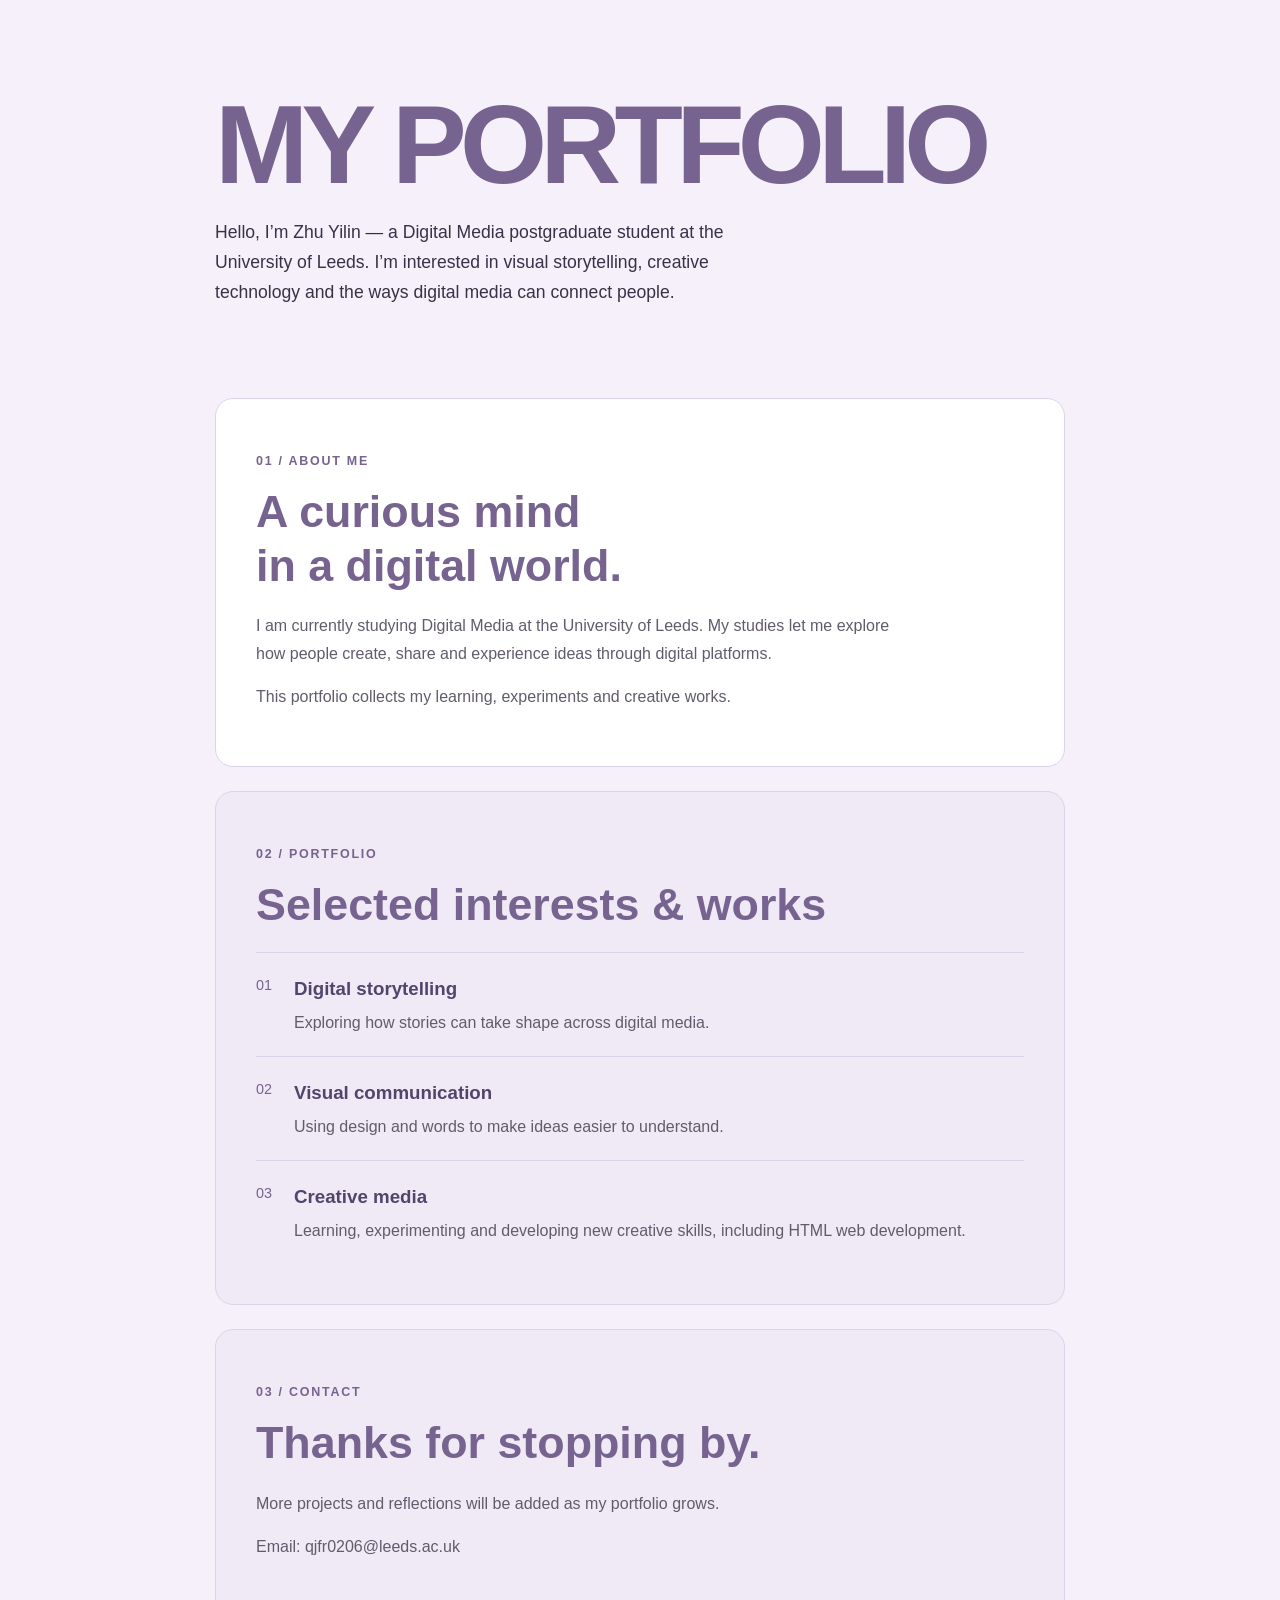
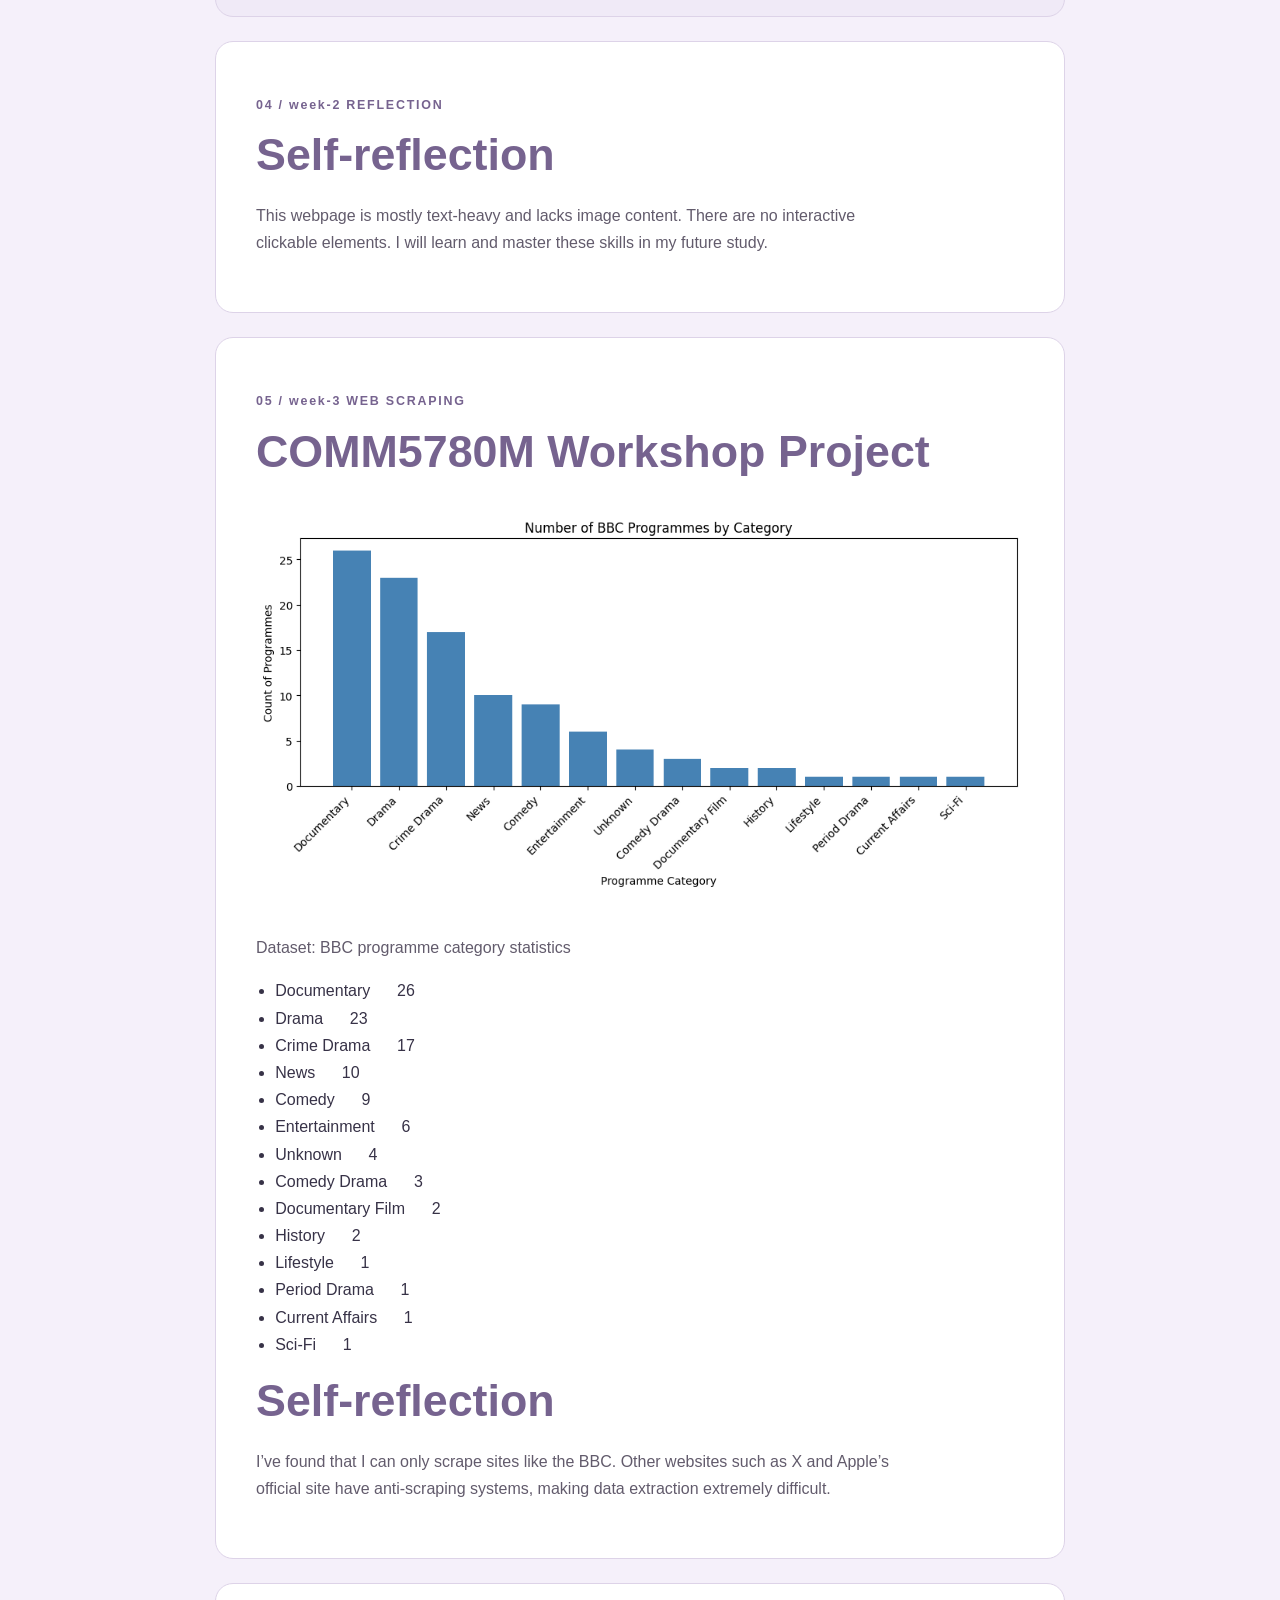
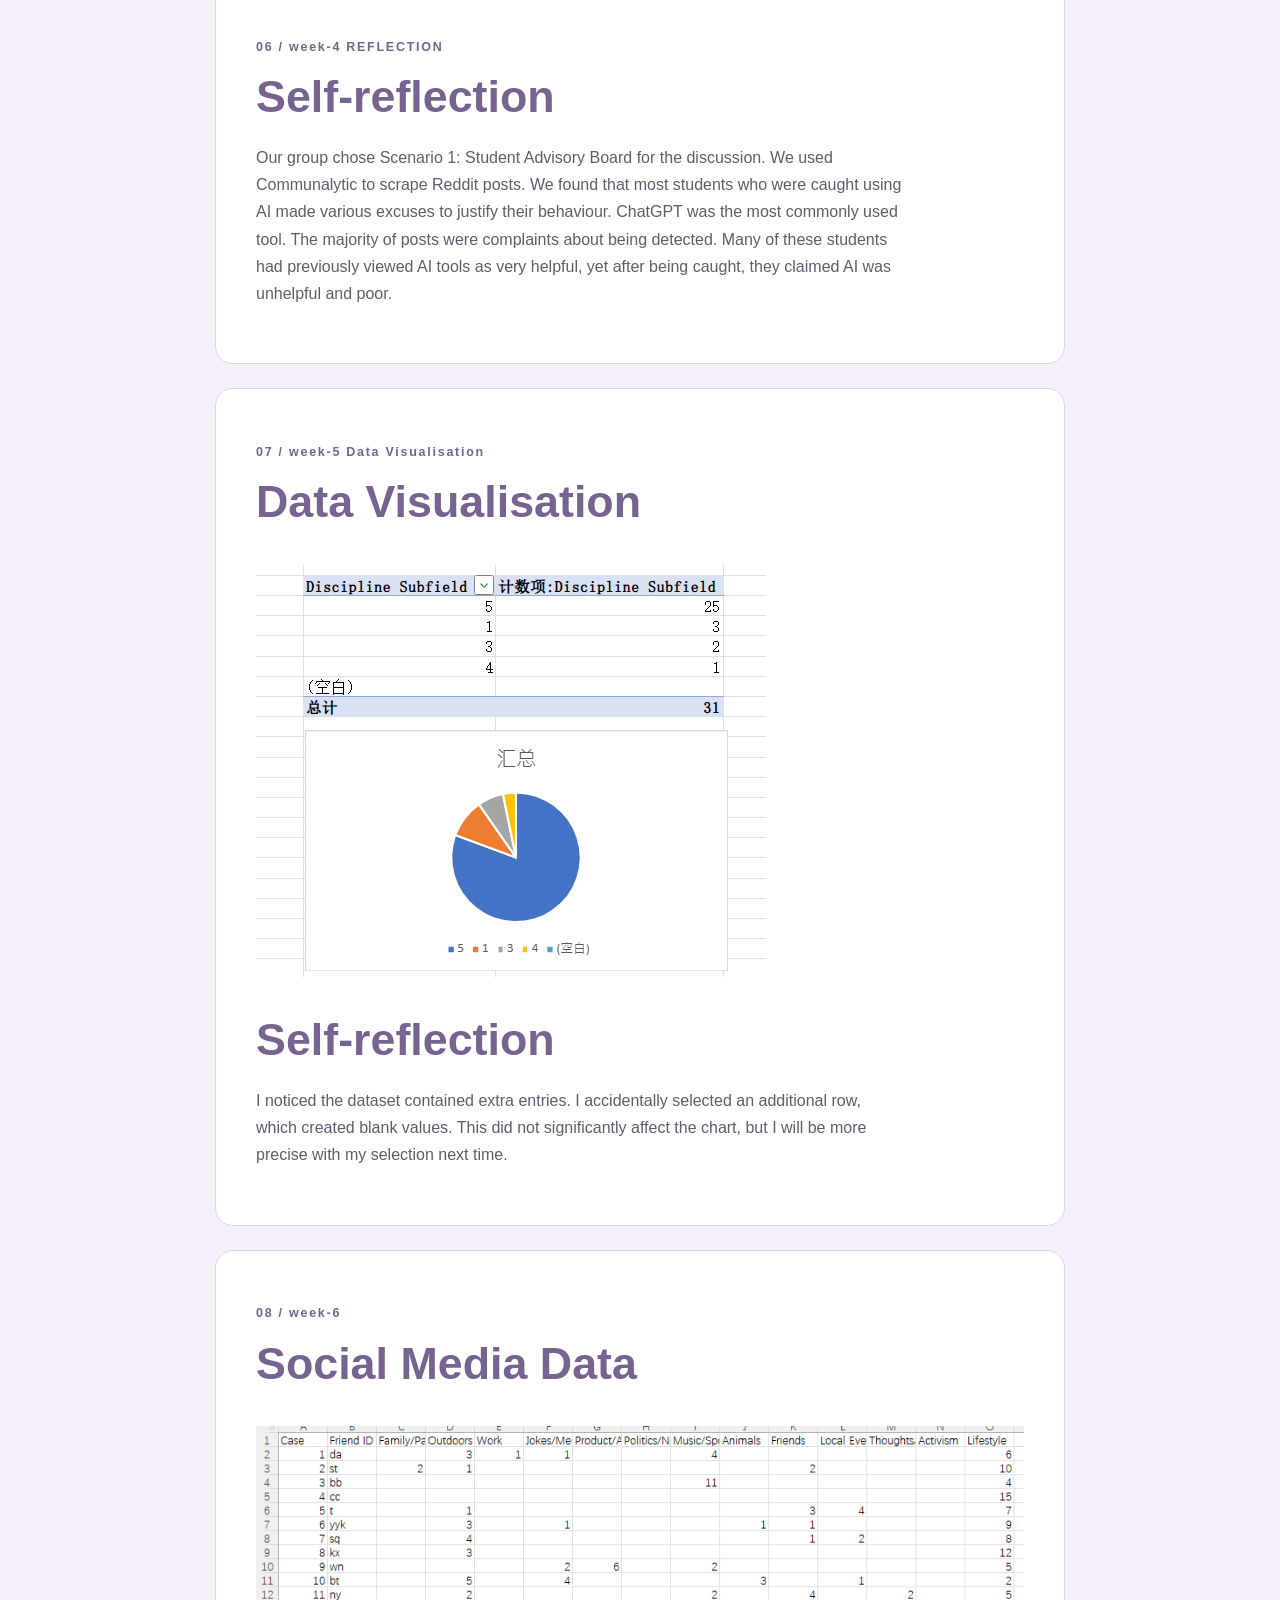
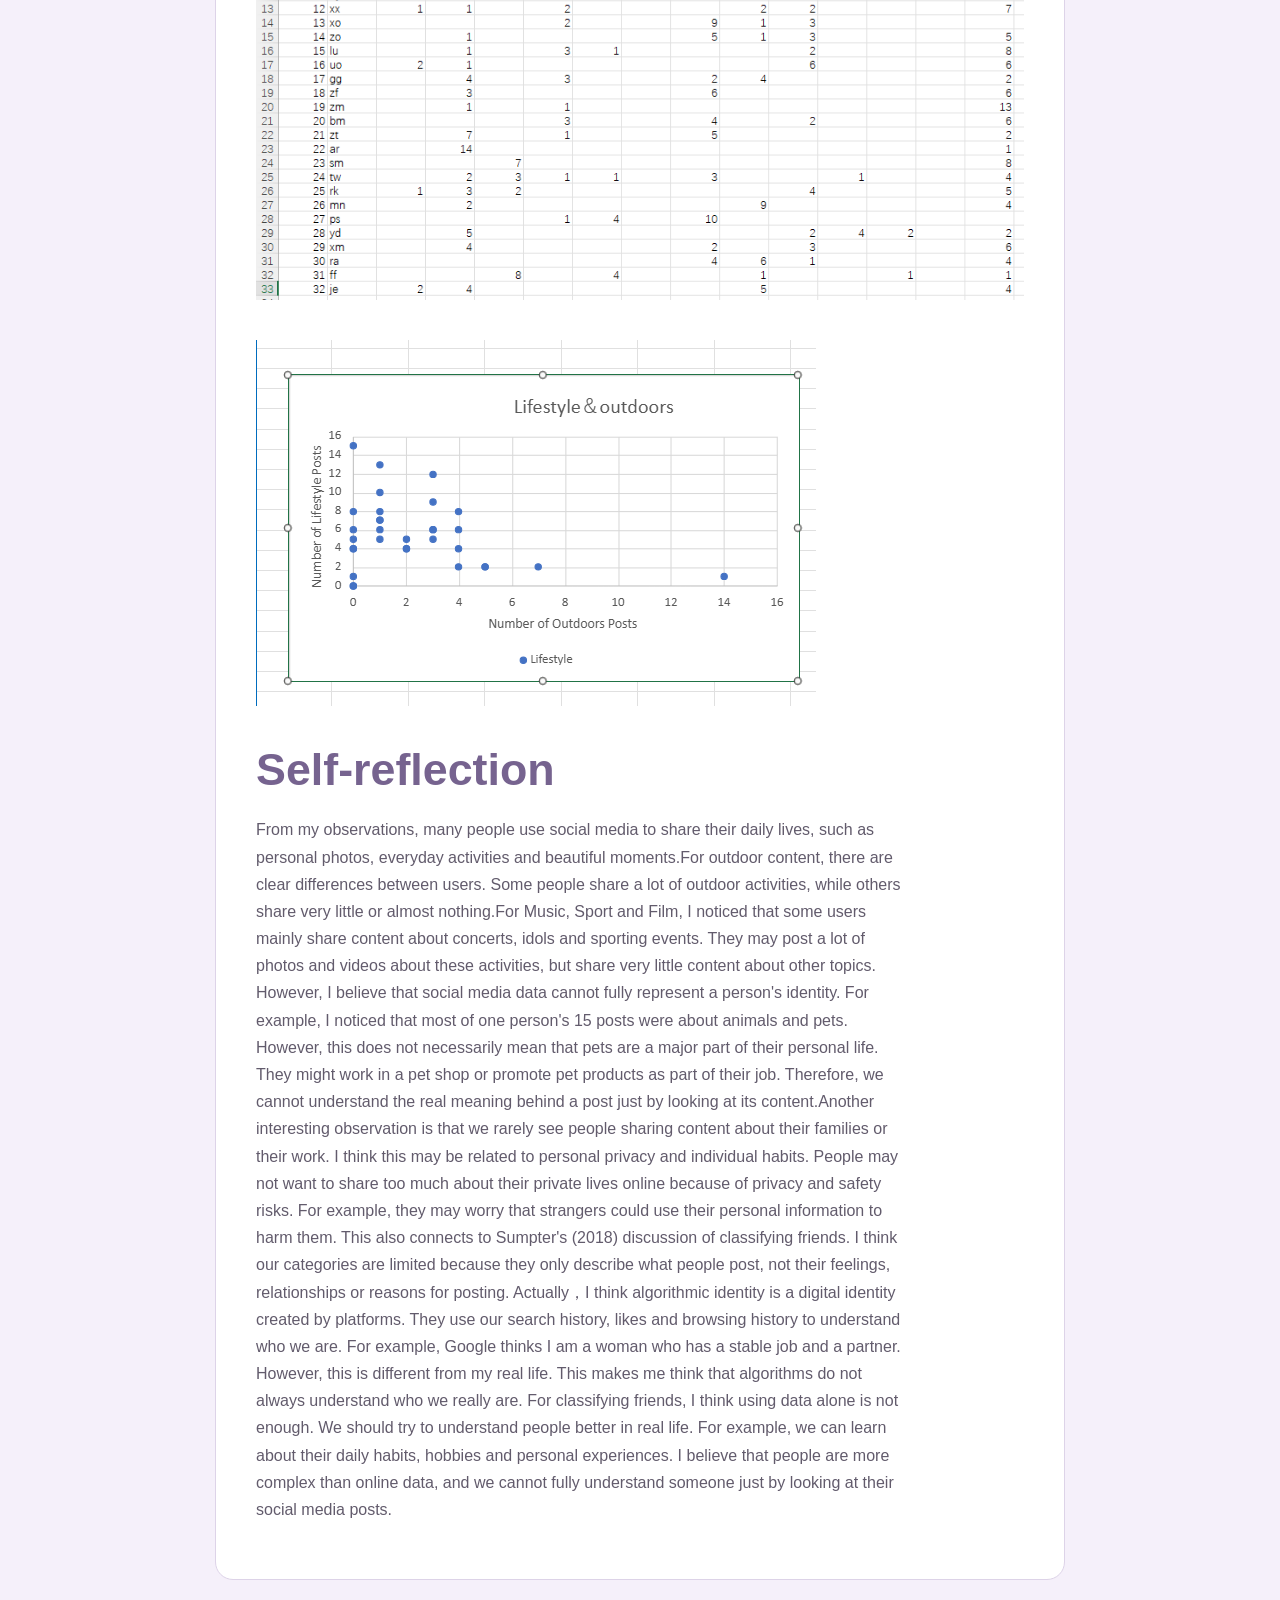
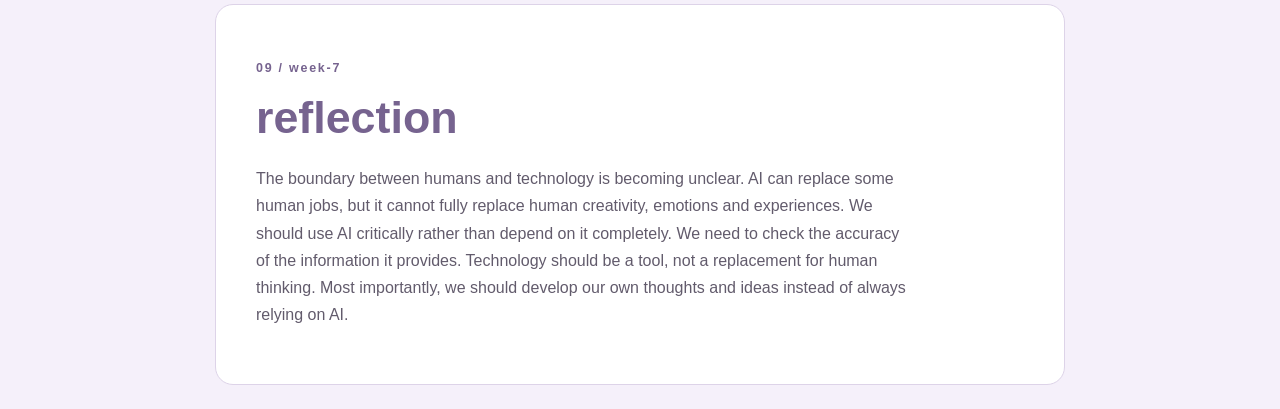
==== index.html @ d5c6496b "Update index.html" ====
<!doctype html>
<html>
<head>
<title> yilinwebsite</title>
<link href="yilin.css" rel="stylesheet" type="text/css" />
</head>
<body>
  <main>
    <section class="intro">
      <h1>MY PORTFOLIO</h1>
      <p class="intro-text">
        Hello, I’m Zhu Yilin — a Digital Media postgraduate student at the University of Leeds.
        I’m interested in visual storytelling, creative technology and the ways
        digital media can connect people.
      </p>
    </section>
    <section class="content-section" id="about">
      <p class="section-label">01 / ABOUT ME</p>
      <h2>A curious mind<br>in a digital world.</h2>
      <p>
        I am currently studying Digital Media at the University of Leeds.
        My studies let me explore how people create, share and experience
        ideas through digital platforms.
      </p>
      <p>
        This portfolio collects my learning, experiments and creative works.
      </p>
    </section>
    <section class="content-section work-section" id="work">
      <p class="section-label">02 / PORTFOLIO</p>
      <h2>Selected interests & works</h2>
      <div class="text-card">
        <span>01</span>
        <div>
          <h3>Digital storytelling</h3>
          <p>Exploring how stories can take shape across digital media.</p>
        </div>
      </div>
      <div class="text-card">
        <span>02</span>
        <div>
          <h3>Visual communication</h3>
          <p>Using design and words to make ideas easier to understand.</p>
        </div>
      </div>
      <div class="text-card">
        <span>03</span>
        <div>
          <h3>Creative media</h3>
          <p>Learning, experimenting and developing new creative skills, including HTML web development.</p>
        </div>
      </div>
    </section>
    <section class="content-section contact-section" id="contact">
      <p class="section-label">03 / CONTACT</p>
      <h2>Thanks for stopping by.</h2>
      <p>More projects and reflections will be added as my portfolio grows.</p>
      <p>Email: qjfr0206@leeds.ac.uk</p>
    </section>
    <section class="content-section">
      <p class="section-label">04 /  week-2 REFLECTION</p>
      <h2>Self-reflection</h2>
      <p>
        This webpage is mostly text-heavy and lacks image content.
        There are no interactive clickable elements.
        I will learn and master these skills in my future study.
      </p>
    </section>
    <section class="content-section" id="scraping">
      <p class="section-label">05 /  week-3 WEB SCRAPING</p>
      <h2>COMM5780M Workshop Project</h2>
      <img src="bbc.png" alt="BBC programme category chart" style="max-width:100%; margin:1rem 0;">
      <p>Dataset: BBC programme category statistics</p>
      <ul style="padding-left:1.2rem;">
        <li>Documentary &nbsp;&nbsp;&nbsp;&nbsp; 26</li>
        <li>Drama &nbsp;&nbsp;&nbsp;&nbsp; 23</li>
        <li>Crime Drama &nbsp;&nbsp;&nbsp;&nbsp; 17</li>
        <li>News &nbsp;&nbsp;&nbsp;&nbsp; 10</li>
        <li>Comedy &nbsp;&nbsp;&nbsp;&nbsp; 9</li>
        <li>Entertainment &nbsp;&nbsp;&nbsp;&nbsp; 6</li>
        <li>Unknown &nbsp;&nbsp;&nbsp;&nbsp; 4</li>
        <li>Comedy Drama &nbsp;&nbsp;&nbsp;&nbsp; 3</li>
        <li>Documentary Film &nbsp;&nbsp;&nbsp;&nbsp; 2</li>
        <li>History &nbsp;&nbsp;&nbsp;&nbsp; 2</li>
        <li>Lifestyle &nbsp;&nbsp;&nbsp;&nbsp; 1</li>
        <li>Period Drama &nbsp;&nbsp;&nbsp;&nbsp; 1</li>
        <li>Current Affairs &nbsp;&nbsp;&nbsp;&nbsp; 1</li>
        <li>Sci-Fi &nbsp;&nbsp;&nbsp;&nbsp; 1</li>
      </ul>
      <h2>Self-reflection</h2>
      <p>
      I’ve found that I can only scrape sites like the BBC. Other websites such as X and Apple’s official site have anti-scraping systems, making data extraction extremely difficult.
       </p>  
    </section>
      <section class="content-section">
      <p class="section-label">06 / week-4 REFLECTION</p>
      <h2>Self-reflection</h2>
      <p>
        Our group chose Scenario 1: Student Advisory Board for the discussion. We used Communalytic to scrape Reddit posts. We found that most students who were caught using AI made various excuses to justify their behaviour. ChatGPT was the most commonly used tool. The majority of posts were complaints about being detected. Many of these students had previously viewed AI tools as very helpful, yet after being caught, they claimed AI was unhelpful and poor.
      </p> 
    </section>
           <section class="content-section" id="week5">
      <p class="section-label">07 / week-5 Data Visualisation</p>
      <h2>Data Visualisation</h2>
 <img src="exe.png" alt="BBC programme category chart" style="max-width:100%; margin:1rem 0;">
        <h2>Self-reflection</h2>
      <p>
        I noticed the dataset contained extra entries. I accidentally selected
        an additional row, which created blank values. This did not significantly
        affect the chart, but I will be more precise with my selection next time.
      </p>      
    </section>
 <section class="content-section" id="week6">
      <p class="section-label">08 / week-6 </p>
      <h2>Social Media Data</h2>
 <img src="bg.png" alt="BBC programme category chart" style="max-width:100%; margin:1rem 0;">
  <img src="2w.png" alt="BBC programme category chart" style="max-width:100%; margin:1rem 0;">  
        <h2>Self-reflection</h2>
      <p>
      From my observations, many people use social media to share their daily lives, such as personal photos, everyday activities and beautiful moments.​
For outdoor content, there are clear differences between users. Some people share a lot of outdoor activities, while others share very little or almost nothing.​
For Music, Sport and Film, I noticed that some users mainly share content about concerts, idols and sporting events. They may post a lot of photos and videos about these activities, but share very little content about other topics.​ 
However, I believe that social media data cannot fully represent a person's identity.​ For example, I noticed that most of one person's 15 posts were about animals and pets. However, this does not necessarily mean that pets are a major part of their personal life. They might work in a pet shop or promote pet products as part of their job. Therefore, we cannot understand the real meaning behind a post just by looking at its content.​
Another interesting observation is that we rarely see people sharing content about their families or their work. I think this may be related to personal privacy and individual habits. People may not want to share too much about their private lives online because of privacy and safety risks. For example, they may worry that strangers could use their personal information to harm them.
        This also connects to Sumpter's (2018) discussion of classifying friends. I think our categories are limited because they only describe what people post, not their feelings, relationships or reasons for posting.
        Actually，I think algorithmic identity is a digital identity created by platforms. They use our search history, likes and browsing history to understand who we are.

For example, Google thinks I am a woman who has a stable job and a partner. However, this is different from my real life. This makes me think that algorithms do not always understand who we really are.

For classifying friends, I think using data alone is not enough. We should try to understand people better in real life. For example, we can learn about their daily habits, hobbies and personal experiences. I believe that people are more complex than online data, and we cannot fully understand someone just by looking at their social media posts.
      </p>      
    </section>

     <section class="content-section">
      <p class="section-label">09 / week-7 </p>
      <h2> reflection </h2>
      <p>
       The boundary between humans and technology is becoming unclear. AI can replace some human jobs, but it cannot fully replace human creativity, emotions and experiences. We should use AI critically rather than depend on it completely. We need to check the accuracy of the information it provides. Technology should be a tool, not a replacement for human thinking. Most importantly, we should develop our own thoughts and ideas instead of always relying on AI.
       </p>  
     </section>
  </main>
</body>
</html>
             
  </main>
</body>
</html>
---- yilin.css ----
* {
  box-sizing: border-box;
}
html {
  scroll-behavior: smooth;
}
body {
  margin: 0;
  color: #373247;
  background: #f5f0fa;
  font-family: Arial, Helvetica, sans-serif;
  line-height: 1.7;
}
main {
  width: min(850px, 84%);
  margin: 0 auto;
}
/* 首页大标题区域 */
.intro {
  padding: 72px 0;
}
h1 {
  margin: 20px 0;
  color: #76638f;
  font-size: clamp(3.5rem, 10vw, 7rem);
  line-height: 0.95;
  letter-spacing: -0.06em;
}
/* 让 MY 和 PORTFOLIO 使用相同颜色 */
h1 span {
  color: inherit;
}
.intro-text {
  max-width: 560px;
  font-size: 1.1rem;
}
/* 各内容区域采用相同的间距和内边距 */
.content-section {
  margin: 0 0 24px;
  padding: 40px;
  background: #fff;
  border: 1px solid #ddd3e8;
  border-radius: 18px;
}
.section-label {
  color: #76638f;
  font-size: 0.78rem;
  letter-spacing: 0.14em;
  font-weight: bold;
}
.content-section h2 {
  margin: 12px 0 20px;
  color: #76638f;
  font-size: clamp(1.8rem, 5vw, 2.8rem);
  line-height: 1.2;
}
.content-section > p:not(.section-label) {
  max-width: 650px;
  color: #625b6c;
}
.work-section {
  background: #f0eaf7;
}
.text-card {
  display: flex;
  gap: 22px;
  padding: 20px 0;
  border-top: 1px solid #ddd3e8;
}
.text-card span {
  color: #76638f;
  font-size: 0.9rem;
}
.text-card h3 {
  margin: 0 0 4px;
  color: #51456b;
}
.text-card p {
  margin: 0;
  color: #625b6c;
}
.contact-section {
  background: #f0eaf7;
}
/* 新增 REFLECTION 板块样式，和整体风格统一，白色底色，和about保持一致 */
.content-section:last-of-type {
  background: #ffffff;
}

 (max-width: 600px) {
  main {
    width: 88%;
  }
  .intro {
    padding: 56px 0;
  }
  .content-section {
    padding: 28px 24px;
  }
}
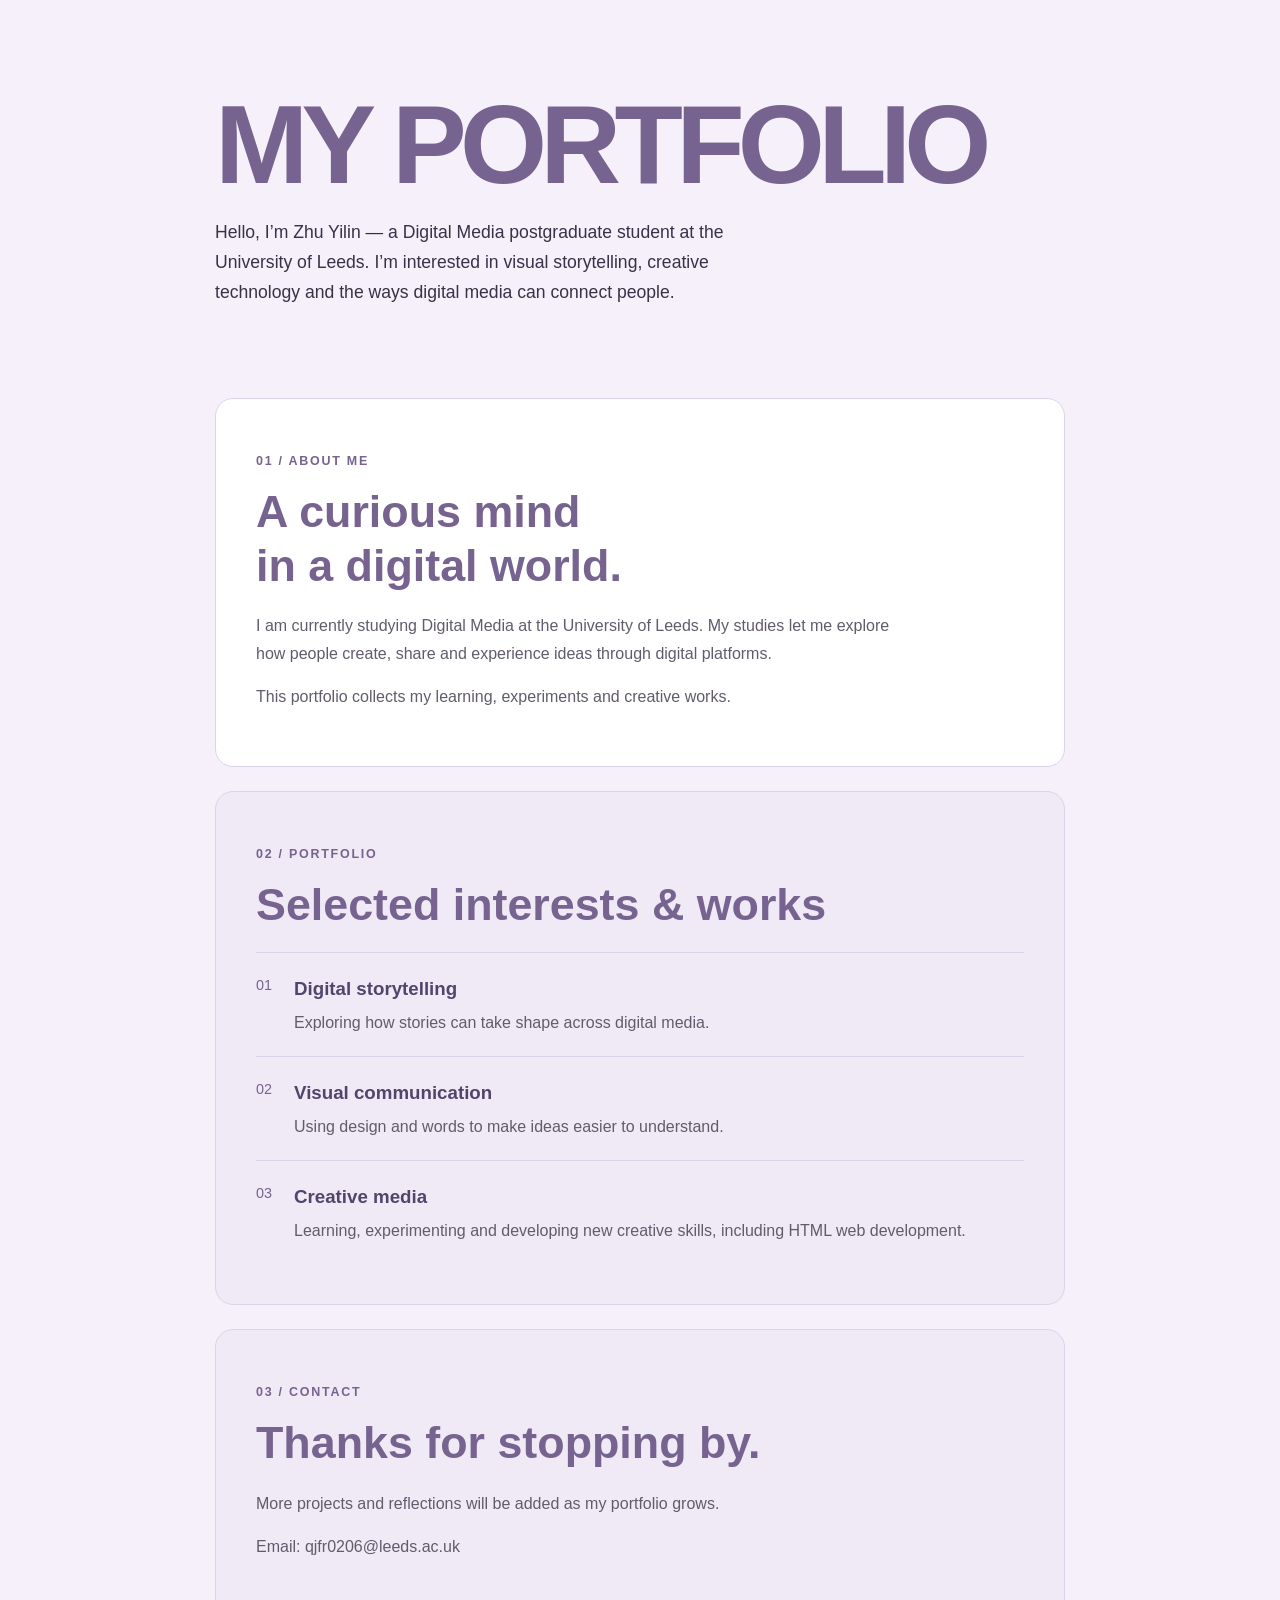
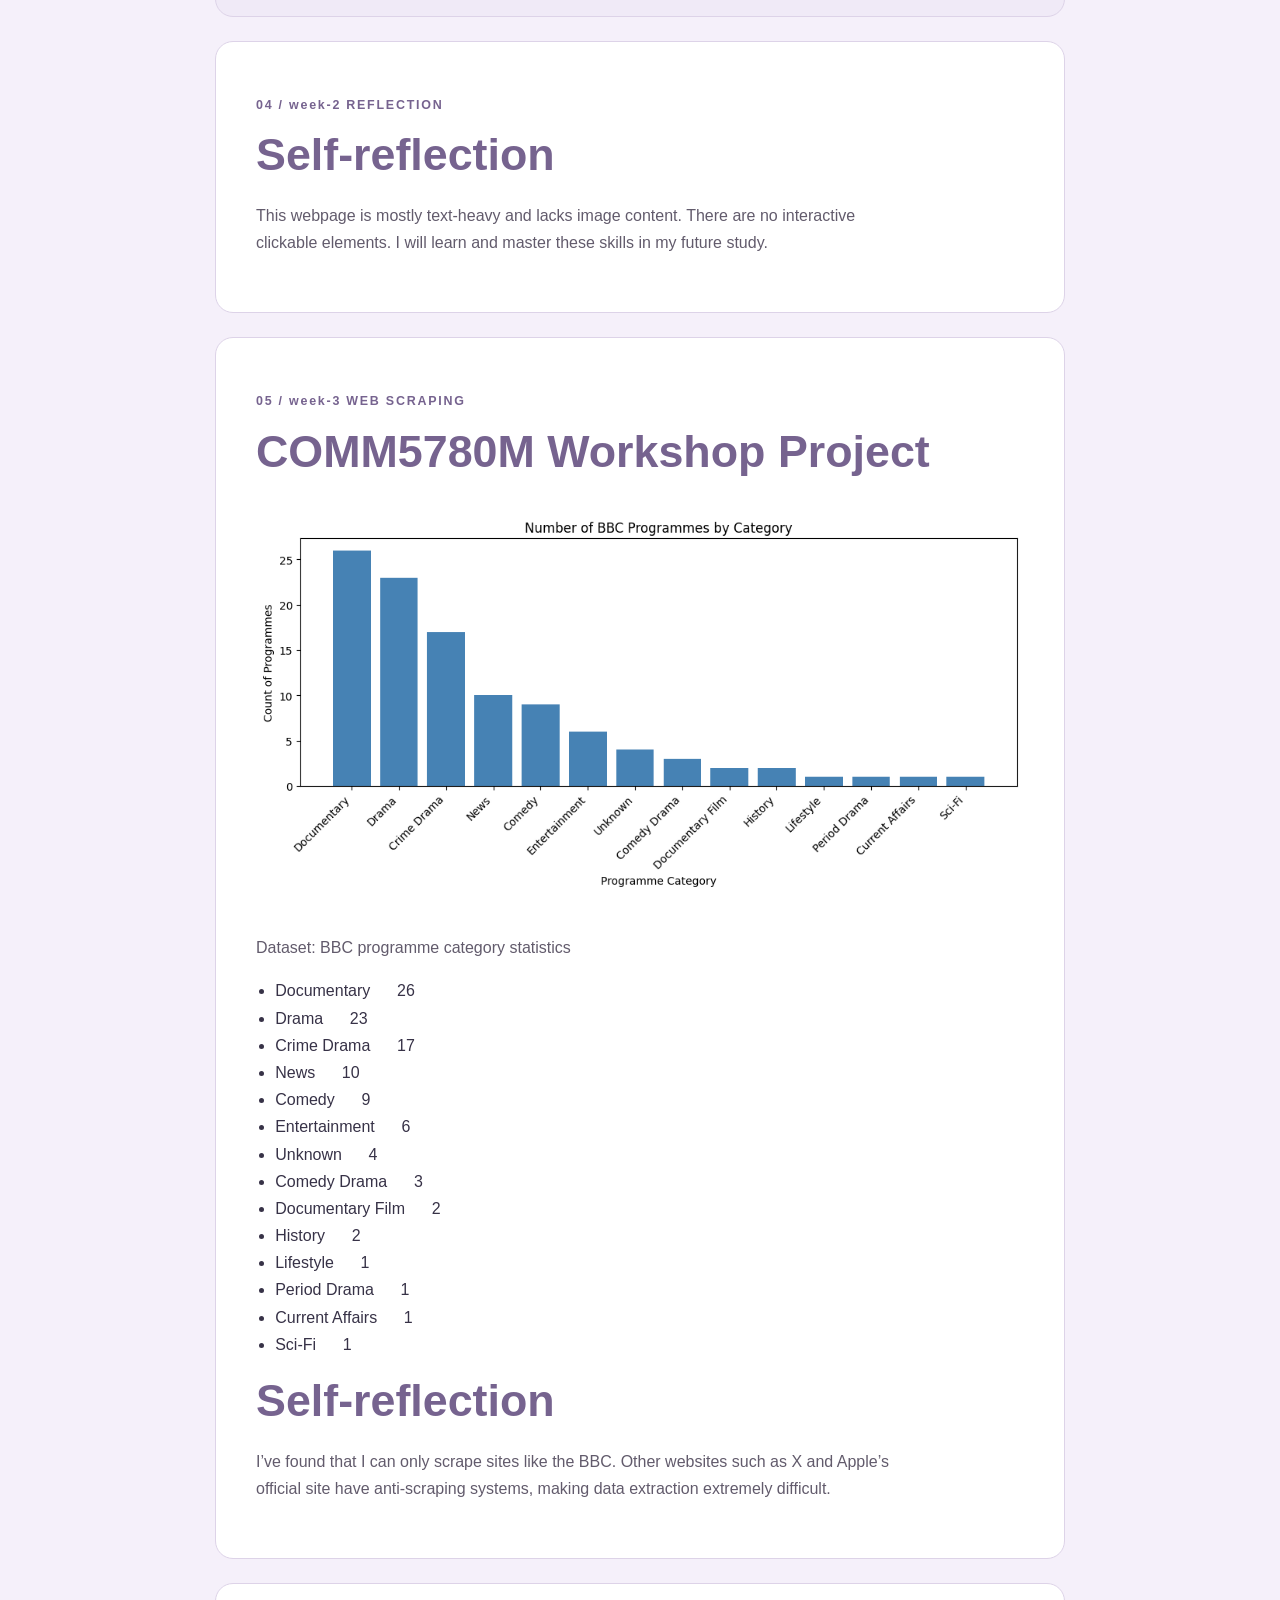
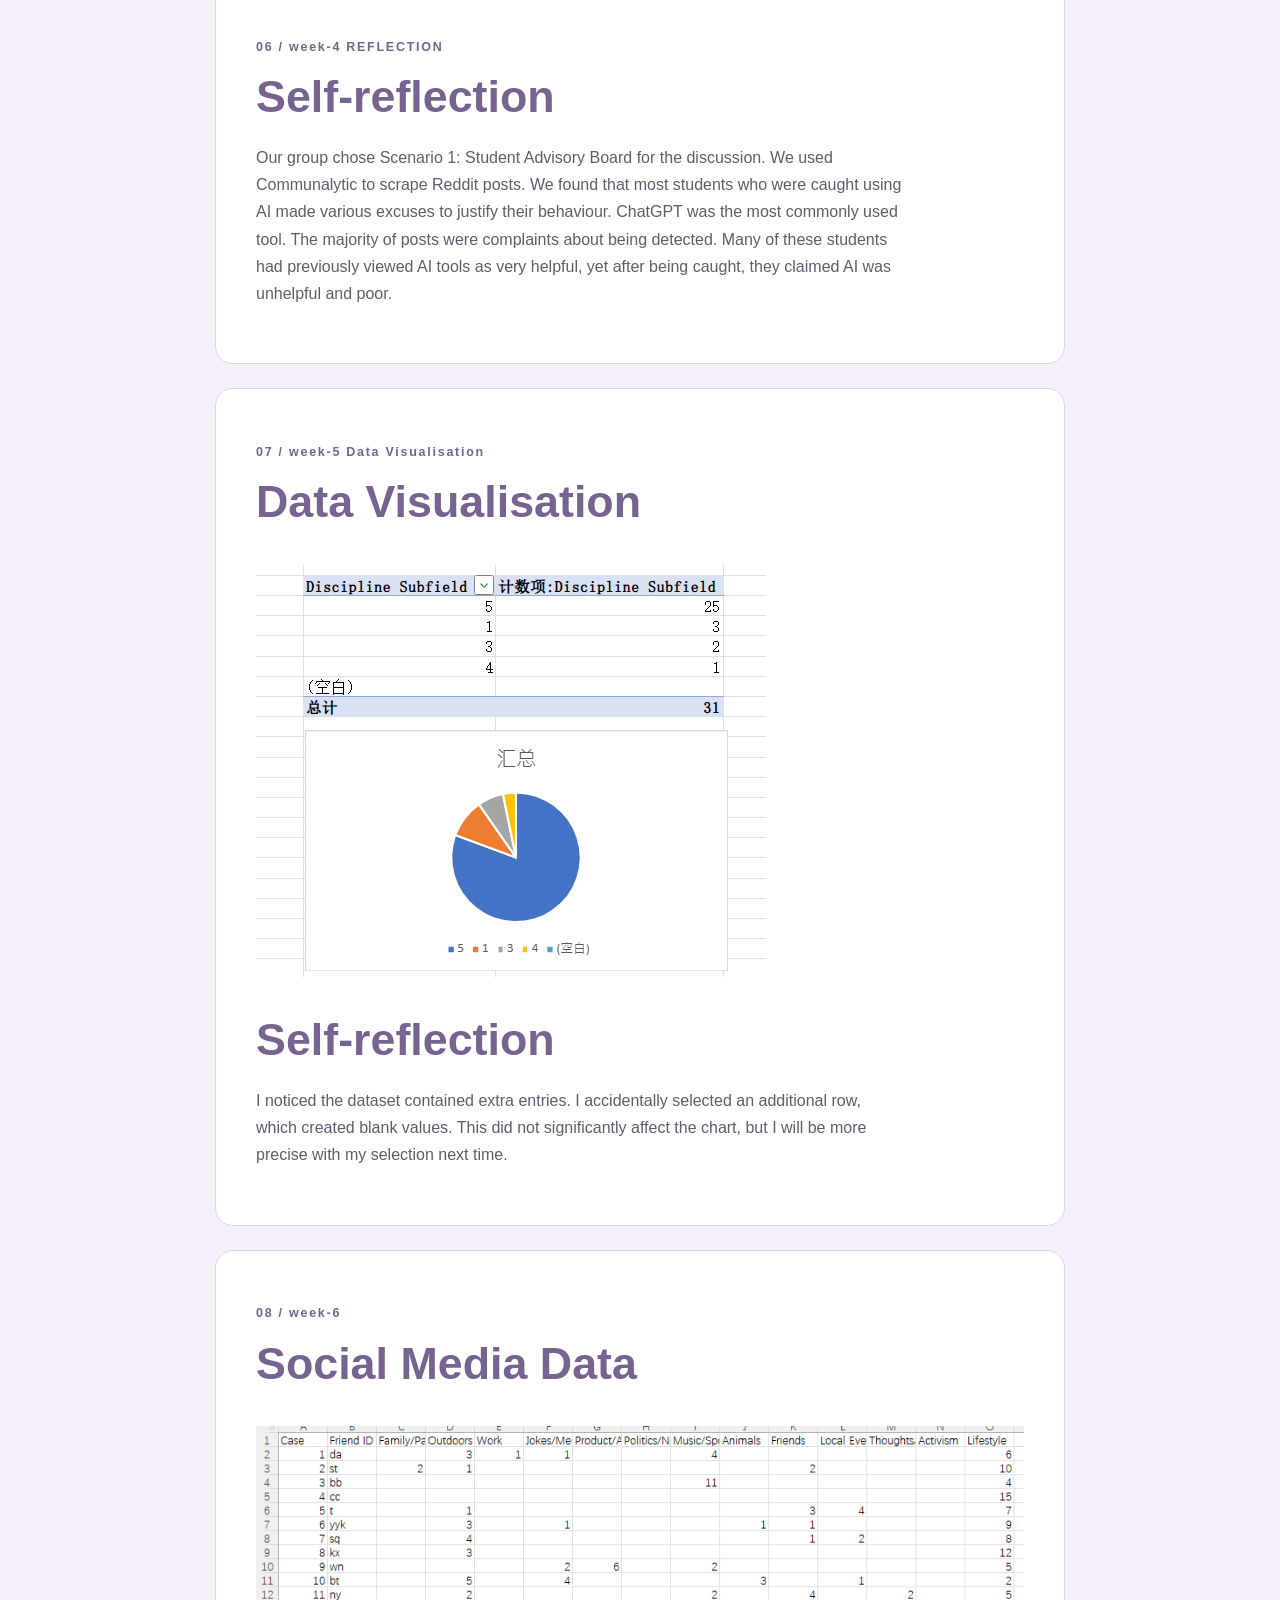
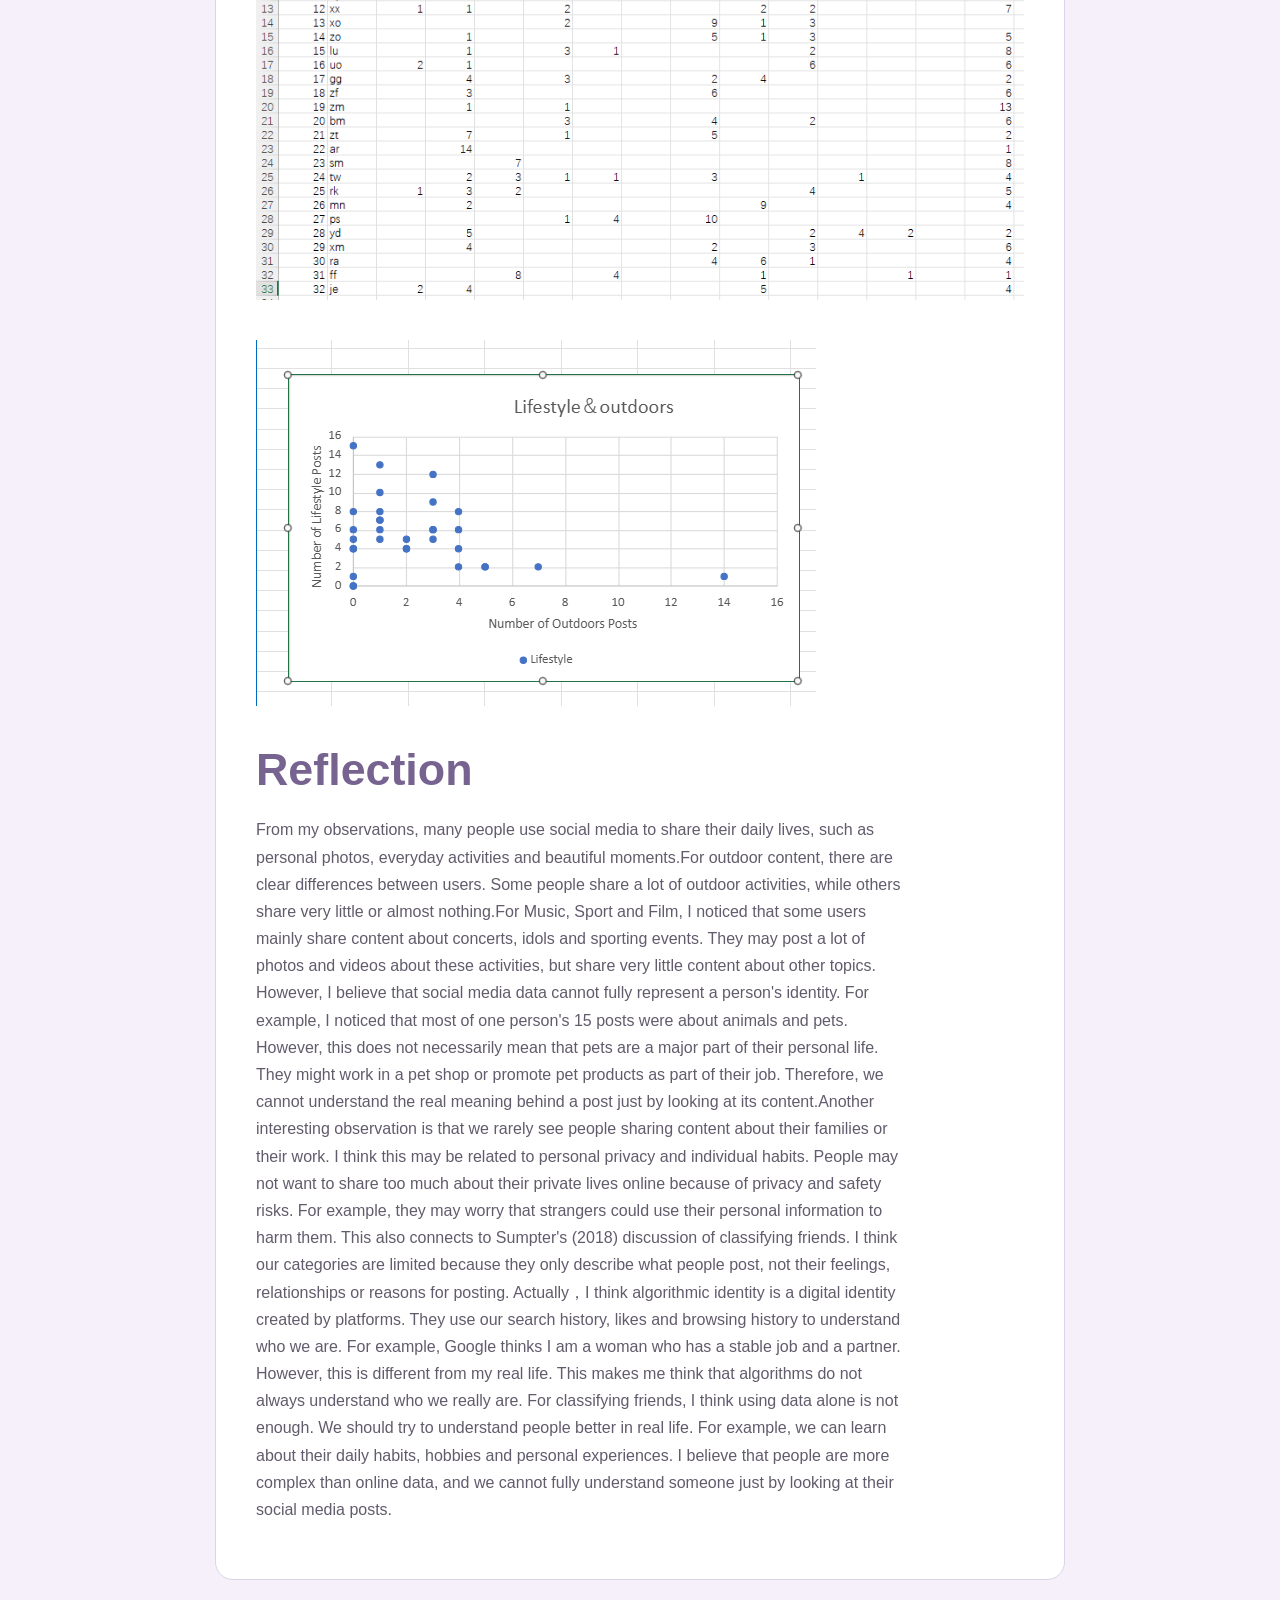
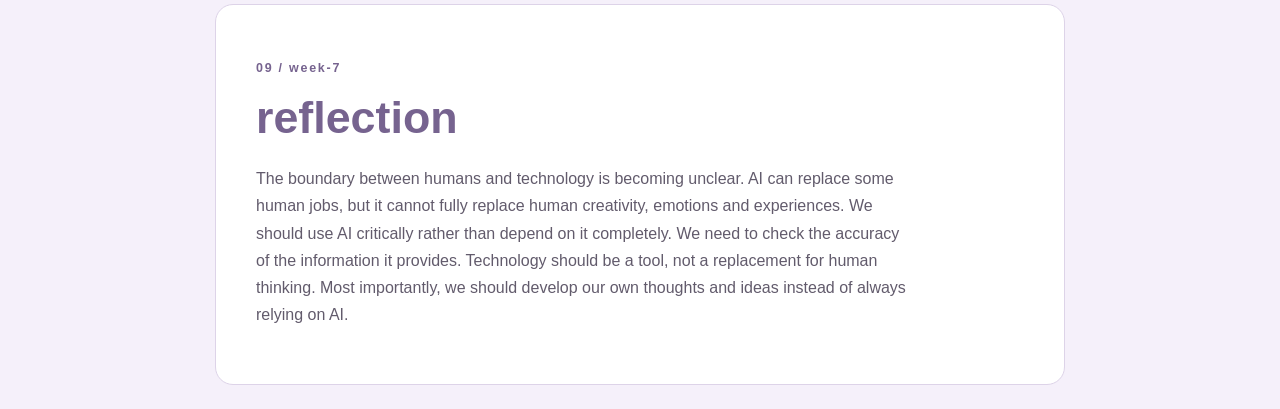
==== commit 630ea8bf: "Fix HTML formatting and structure" ====
--- a/index.html
+++ b/index.html
@@ -115,7 +115,7 @@
       <h2>Social Media Data</h2>
  <img src="bg.png" alt="BBC programme category chart" style="max-width:100%; margin:1rem 0;">
   <img src="2w.png" alt="BBC programme category chart" style="max-width:100%; margin:1rem 0;">  
-        <h2>Self-reflection</h2>
+        <h2>Reflection</h2>
       <p>
       From my observations, many people use social media to share their daily lives, such as personal photos, everyday activities and beautiful moments.​
 For outdoor content, there are clear differences between users. Some people share a lot of outdoor activities, while others share very little or almost nothing.​
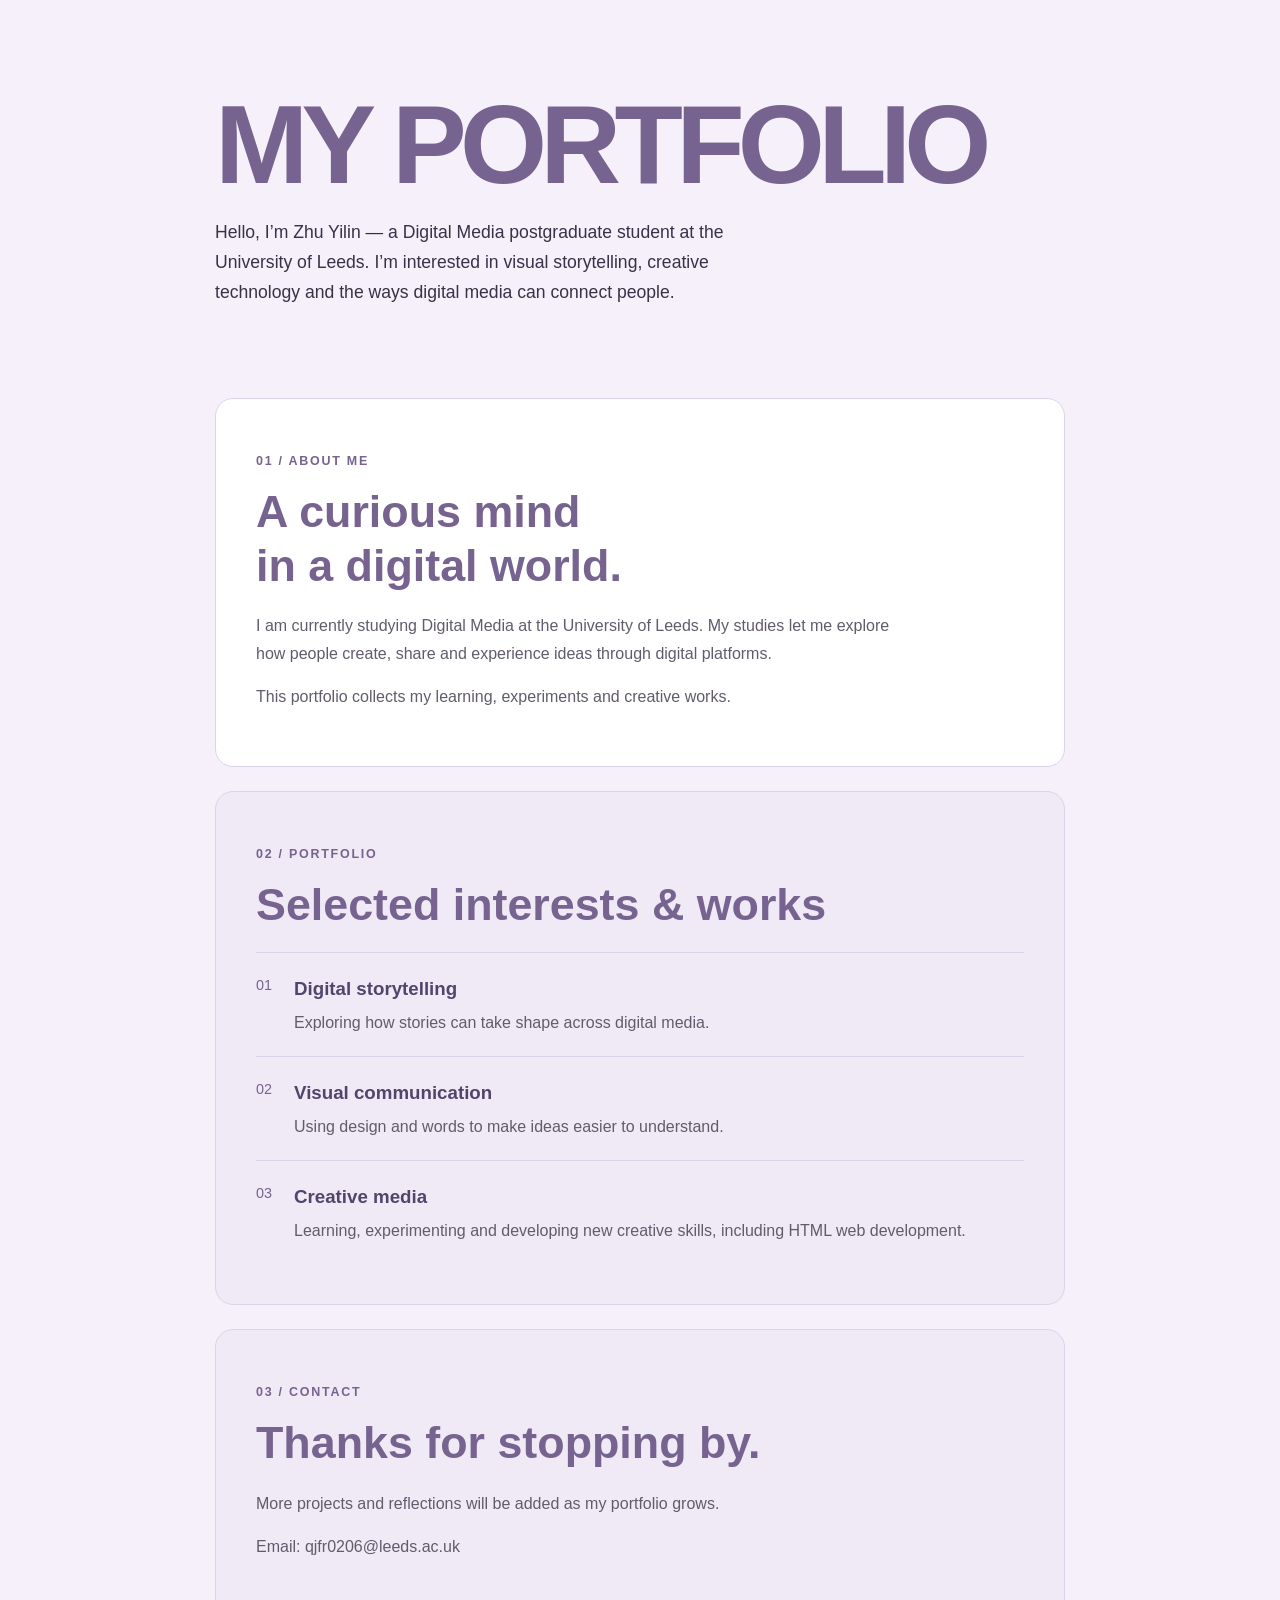
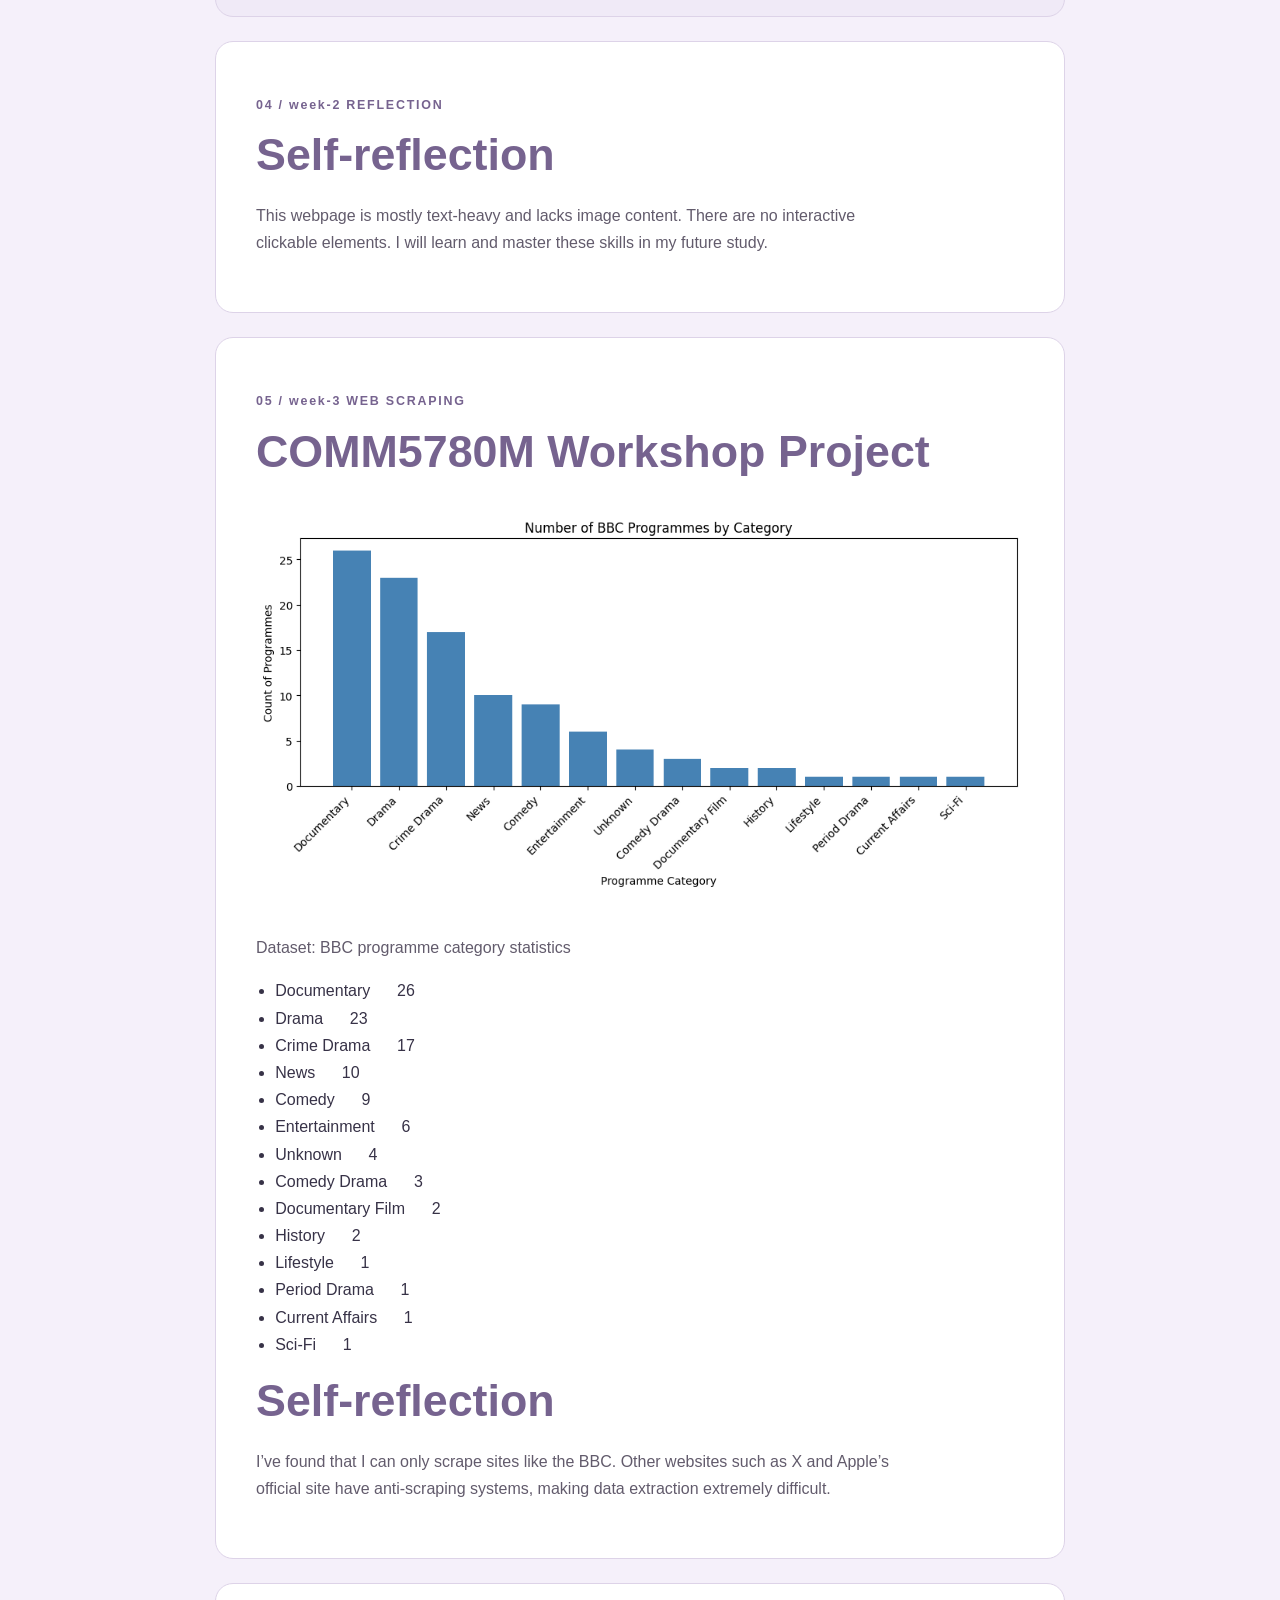
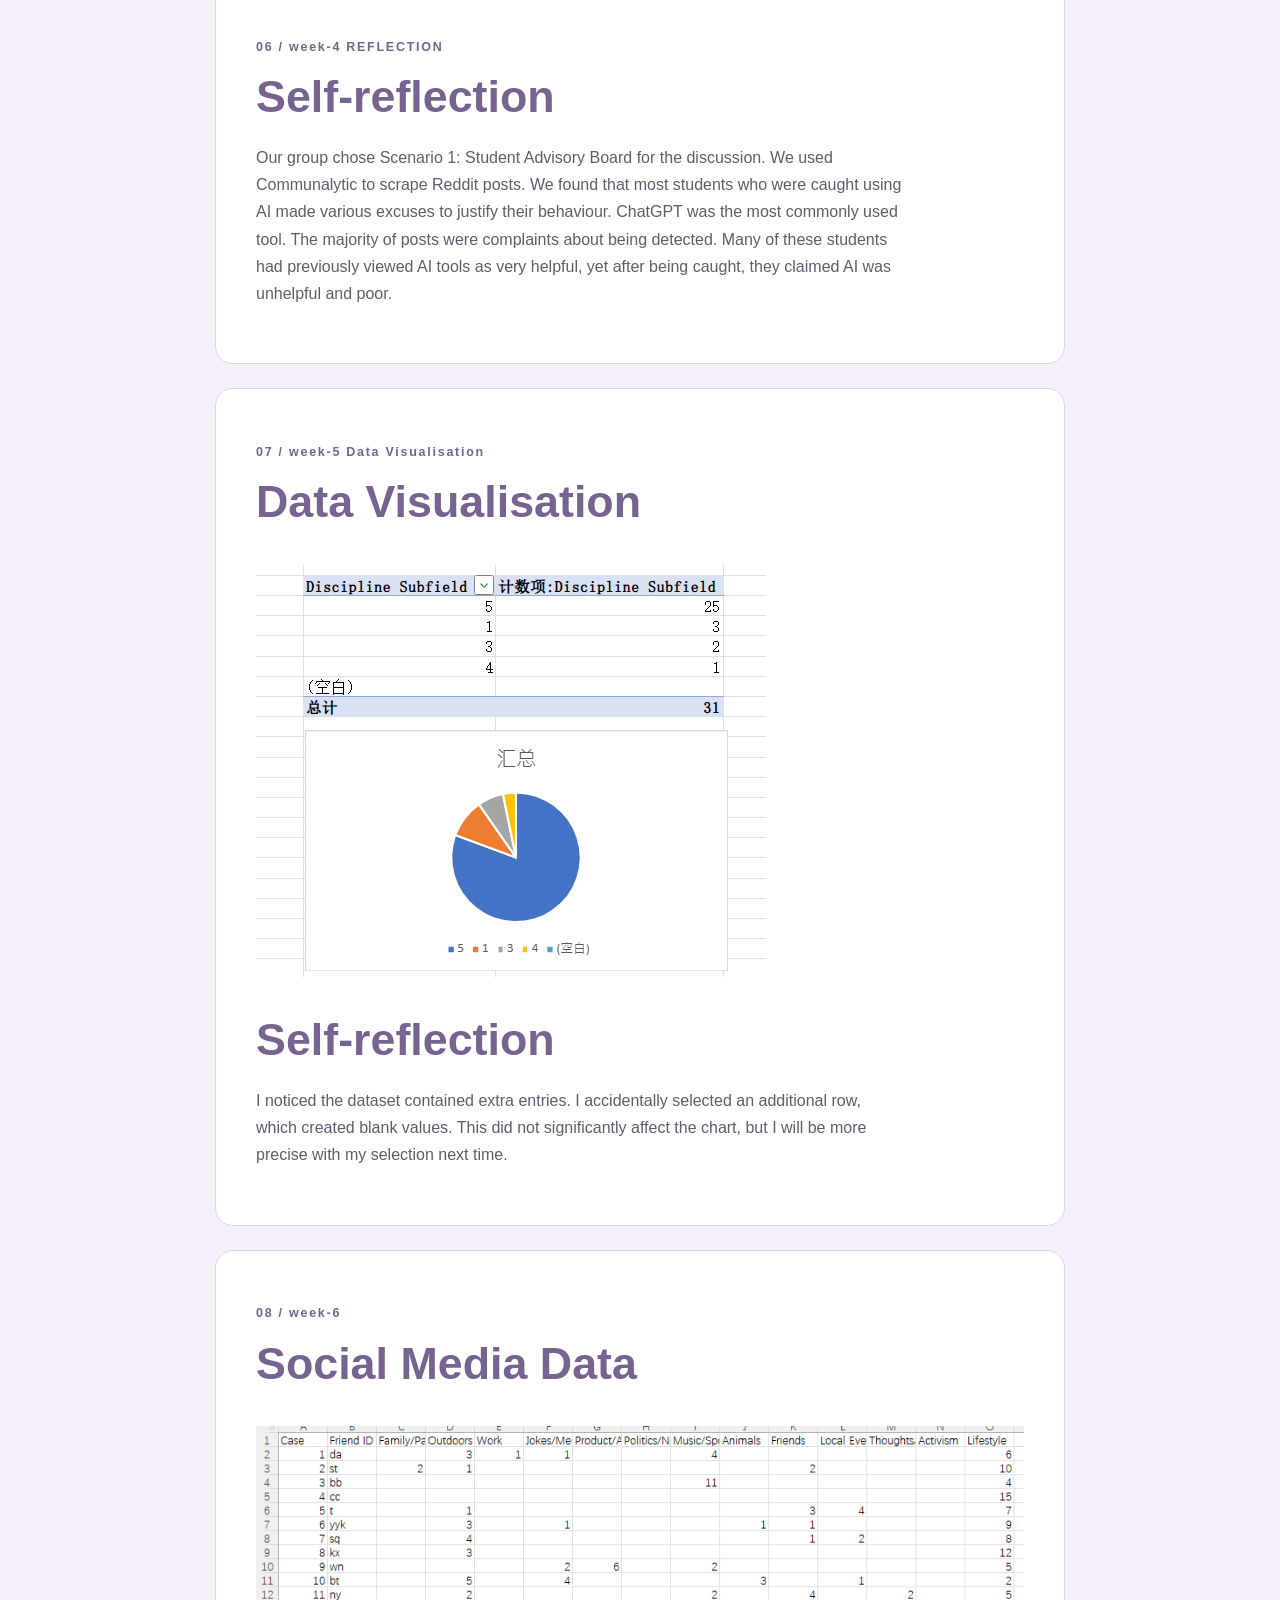
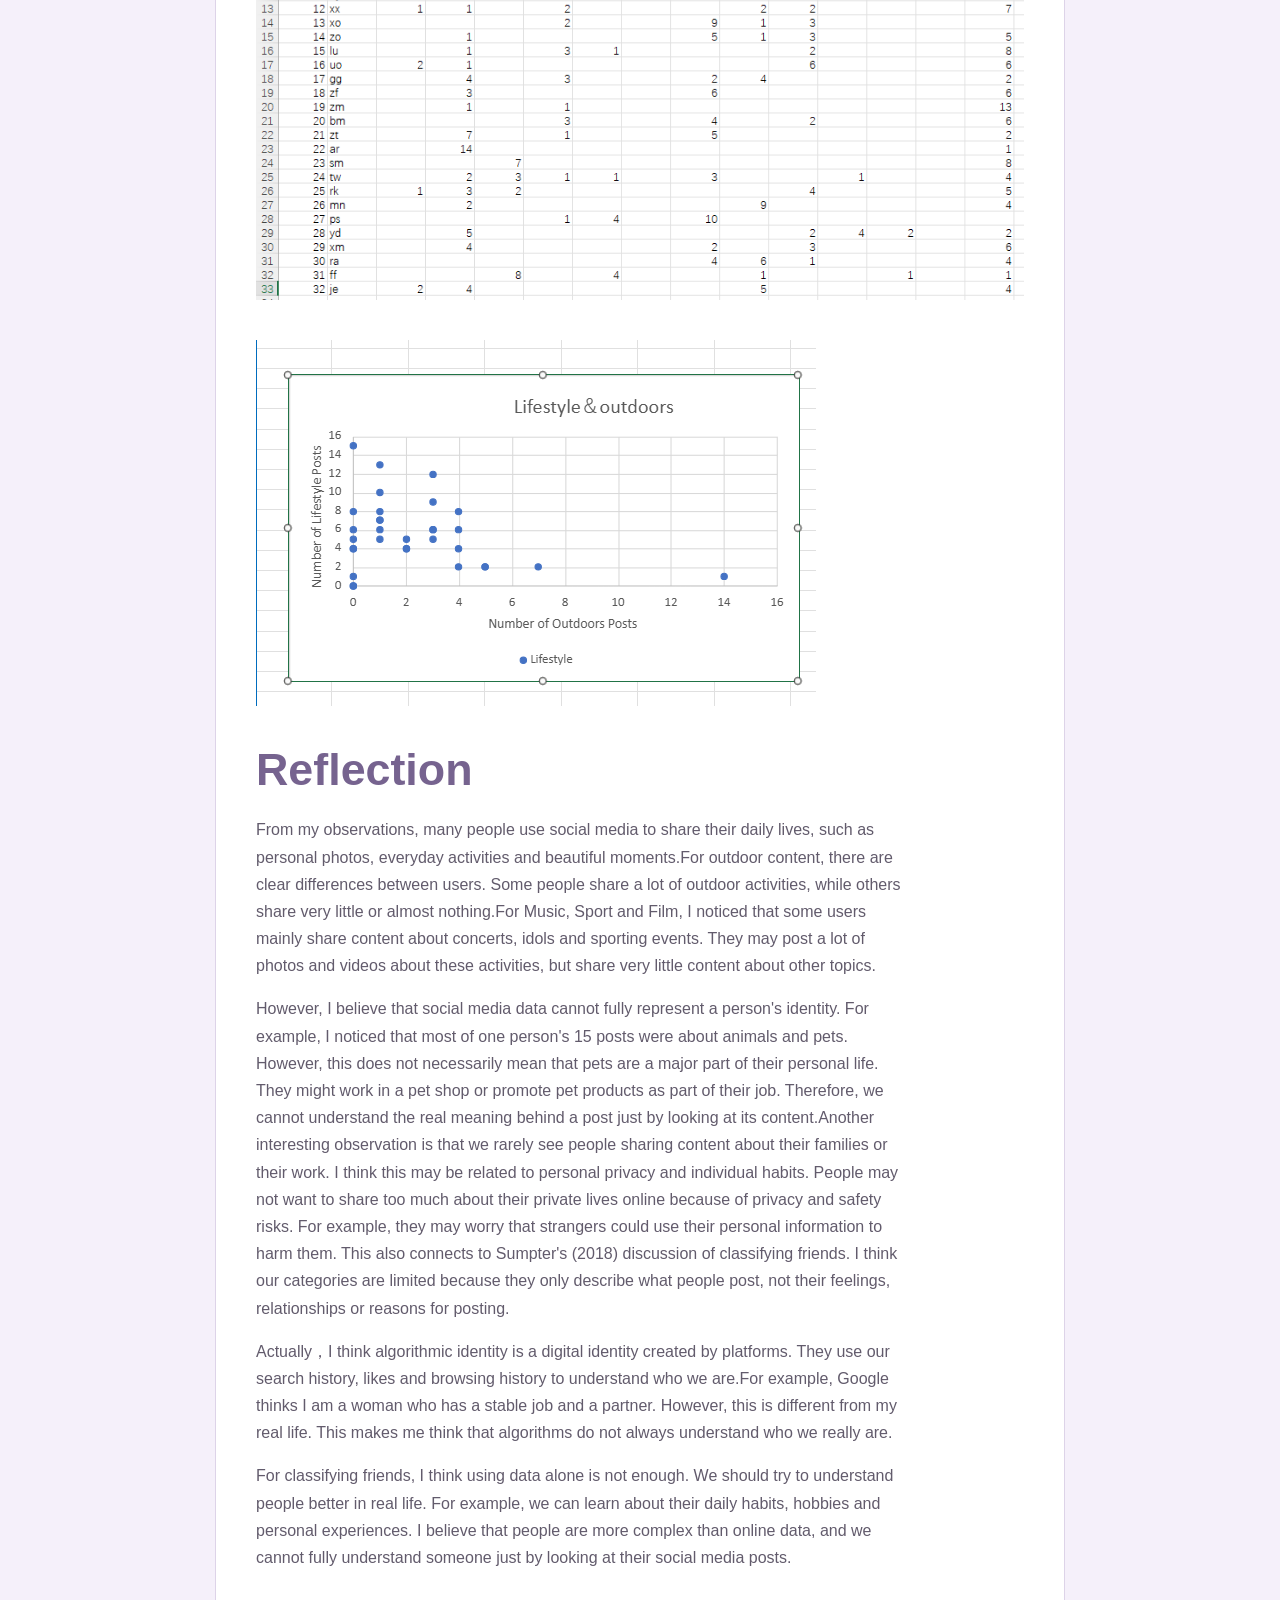
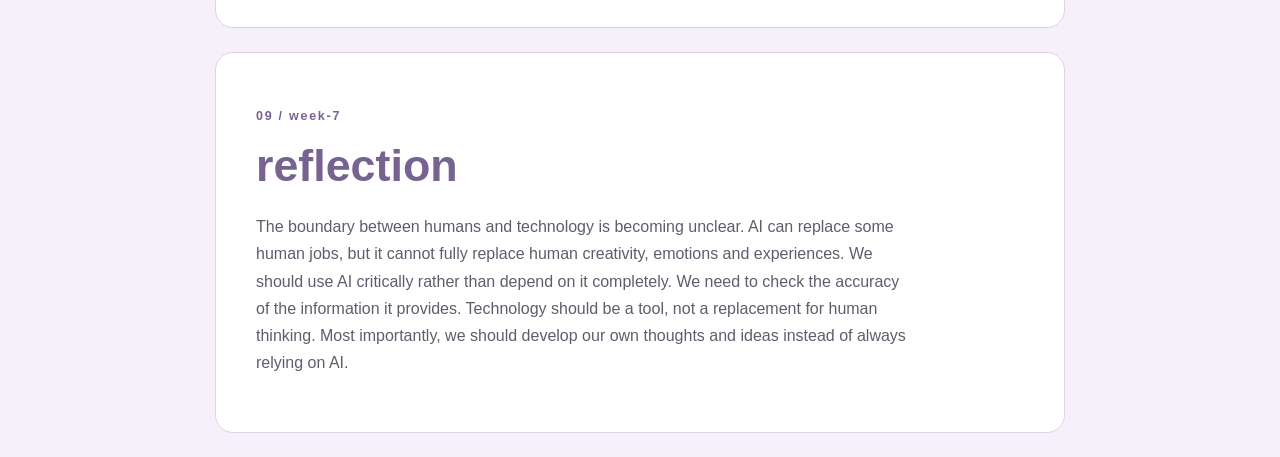
==== commit ac28f3db: "Fix HTML formatting issues and clean up code" ====
--- a/index.html
+++ b/index.html
@@ -120,14 +120,17 @@
       From my observations, many people use social media to share their daily lives, such as personal photos, everyday activities and beautiful moments.​
 For outdoor content, there are clear differences between users. Some people share a lot of outdoor activities, while others share very little or almost nothing.​
 For Music, Sport and Film, I noticed that some users mainly share content about concerts, idols and sporting events. They may post a lot of photos and videos about these activities, but share very little content about other topics.​ 
-However, I believe that social media data cannot fully represent a person's identity.​ For example, I noticed that most of one person's 15 posts were about animals and pets. However, this does not necessarily mean that pets are a major part of their personal life. They might work in a pet shop or promote pet products as part of their job. Therefore, we cannot understand the real meaning behind a post just by looking at its content.​
+    </p> 
+   <p>
+        However, I believe that social media data cannot fully represent a person's identity.​ For example, I noticed that most of one person's 15 posts were about animals and pets. However, this does not necessarily mean that pets are a major part of their personal life. They might work in a pet shop or promote pet products as part of their job. Therefore, we cannot understand the real meaning behind a post just by looking at its content.​
 Another interesting observation is that we rarely see people sharing content about their families or their work. I think this may be related to personal privacy and individual habits. People may not want to share too much about their private lives online because of privacy and safety risks. For example, they may worry that strangers could use their personal information to harm them.
-        This also connects to Sumpter's (2018) discussion of classifying friends. I think our categories are limited because they only describe what people post, not their feelings, relationships or reasons for posting.
-        Actually，I think algorithmic identity is a digital identity created by platforms. They use our search history, likes and browsing history to understand who we are.
-
-For example, Google thinks I am a woman who has a stable job and a partner. However, this is different from my real life. This makes me think that algorithms do not always understand who we really are.
-
-For classifying friends, I think using data alone is not enough. We should try to understand people better in real life. For example, we can learn about their daily habits, hobbies and personal experiences. I believe that people are more complex than online data, and we cannot fully understand someone just by looking at their social media posts.
+        This also connects to Sumpter's (2018) discussion of classifying friends. I think our categories are limited because they only describe what people post, not their feelings, relationships or reasons for posting.       
+      </p>    
+   <p>
+  Actually，I think algorithmic identity is a digital identity created by platforms. They use our search history, likes and browsing history to understand who we are.For example, Google thinks I am a woman who has a stable job and a partner. However, this is different from my real life. This makes me think that algorithms do not always understand who we really are.
+     </p>  
+      <p>
+  For classifying friends, I think using data alone is not enough. We should try to understand people better in real life. For example, we can learn about their daily habits, hobbies and personal experiences. I believe that people are more complex than online data, and we cannot fully understand someone just by looking at their social media posts.
       </p>      
     </section>
 
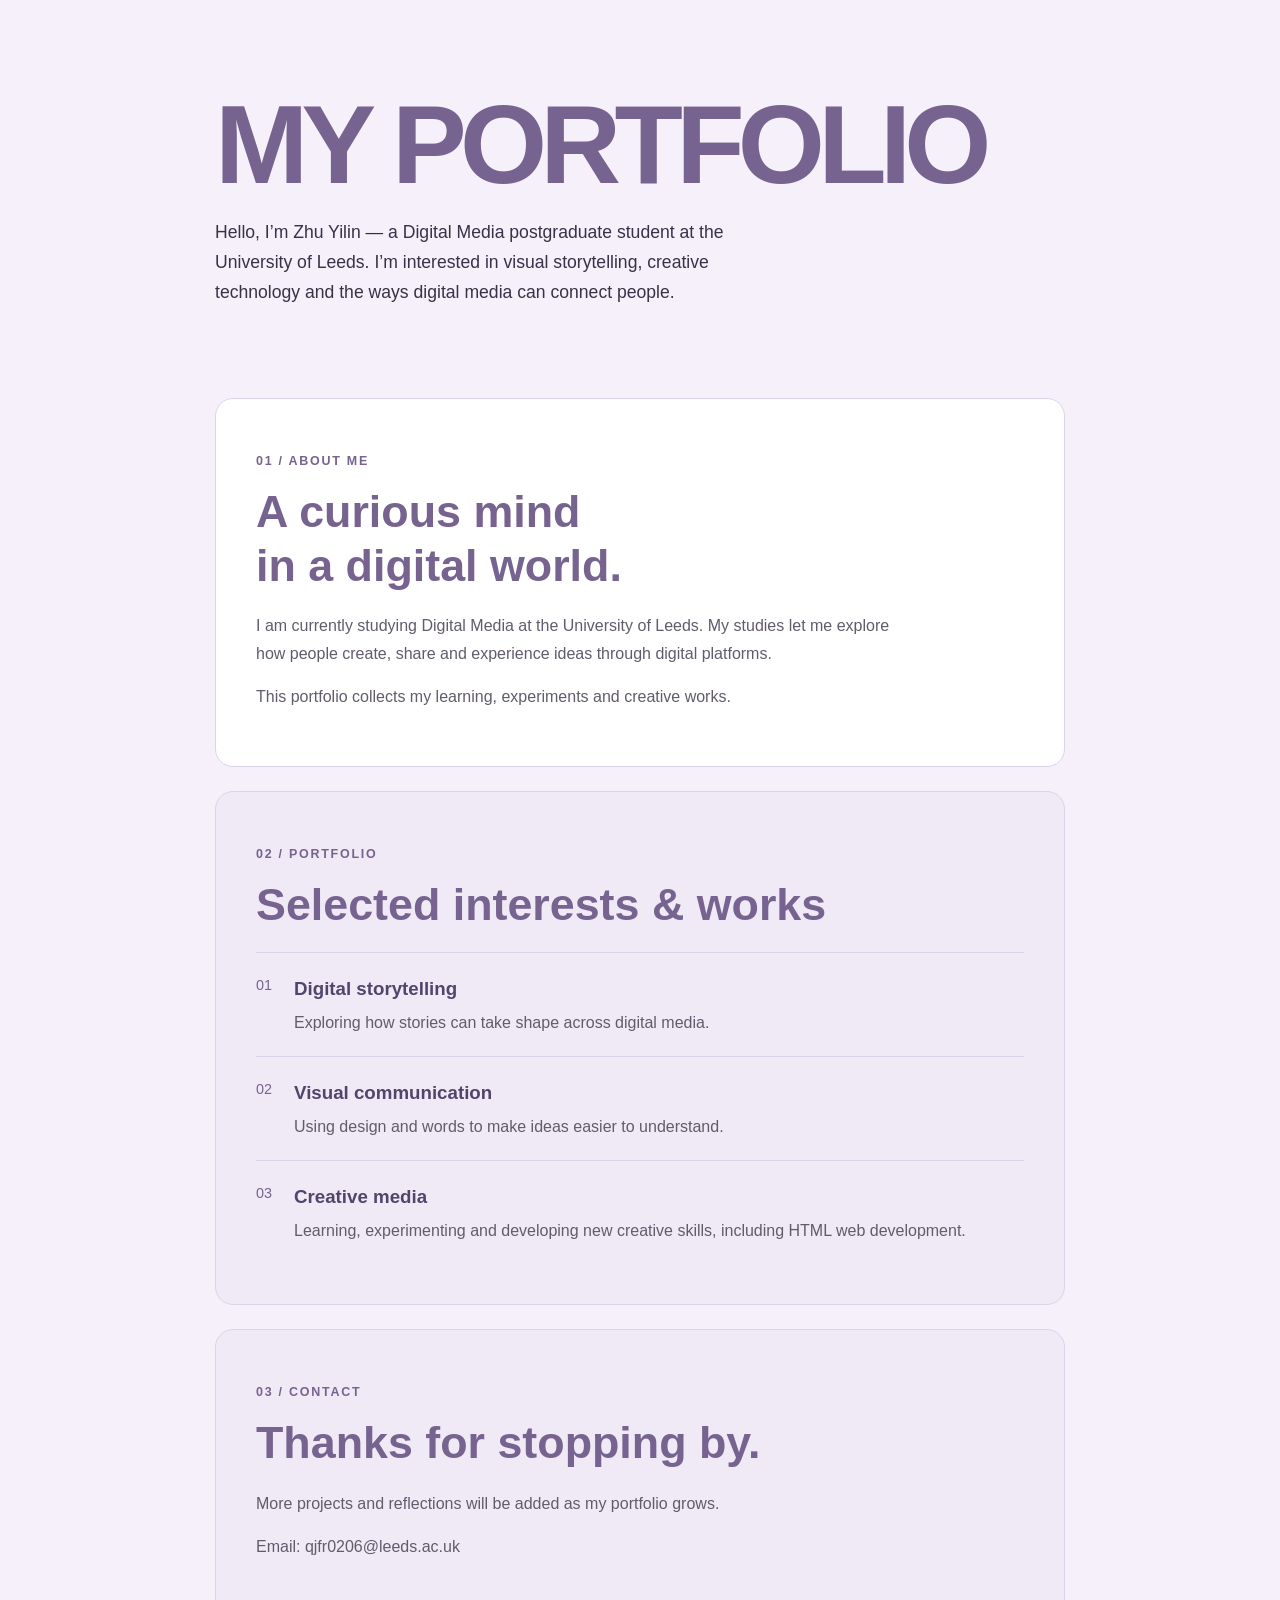
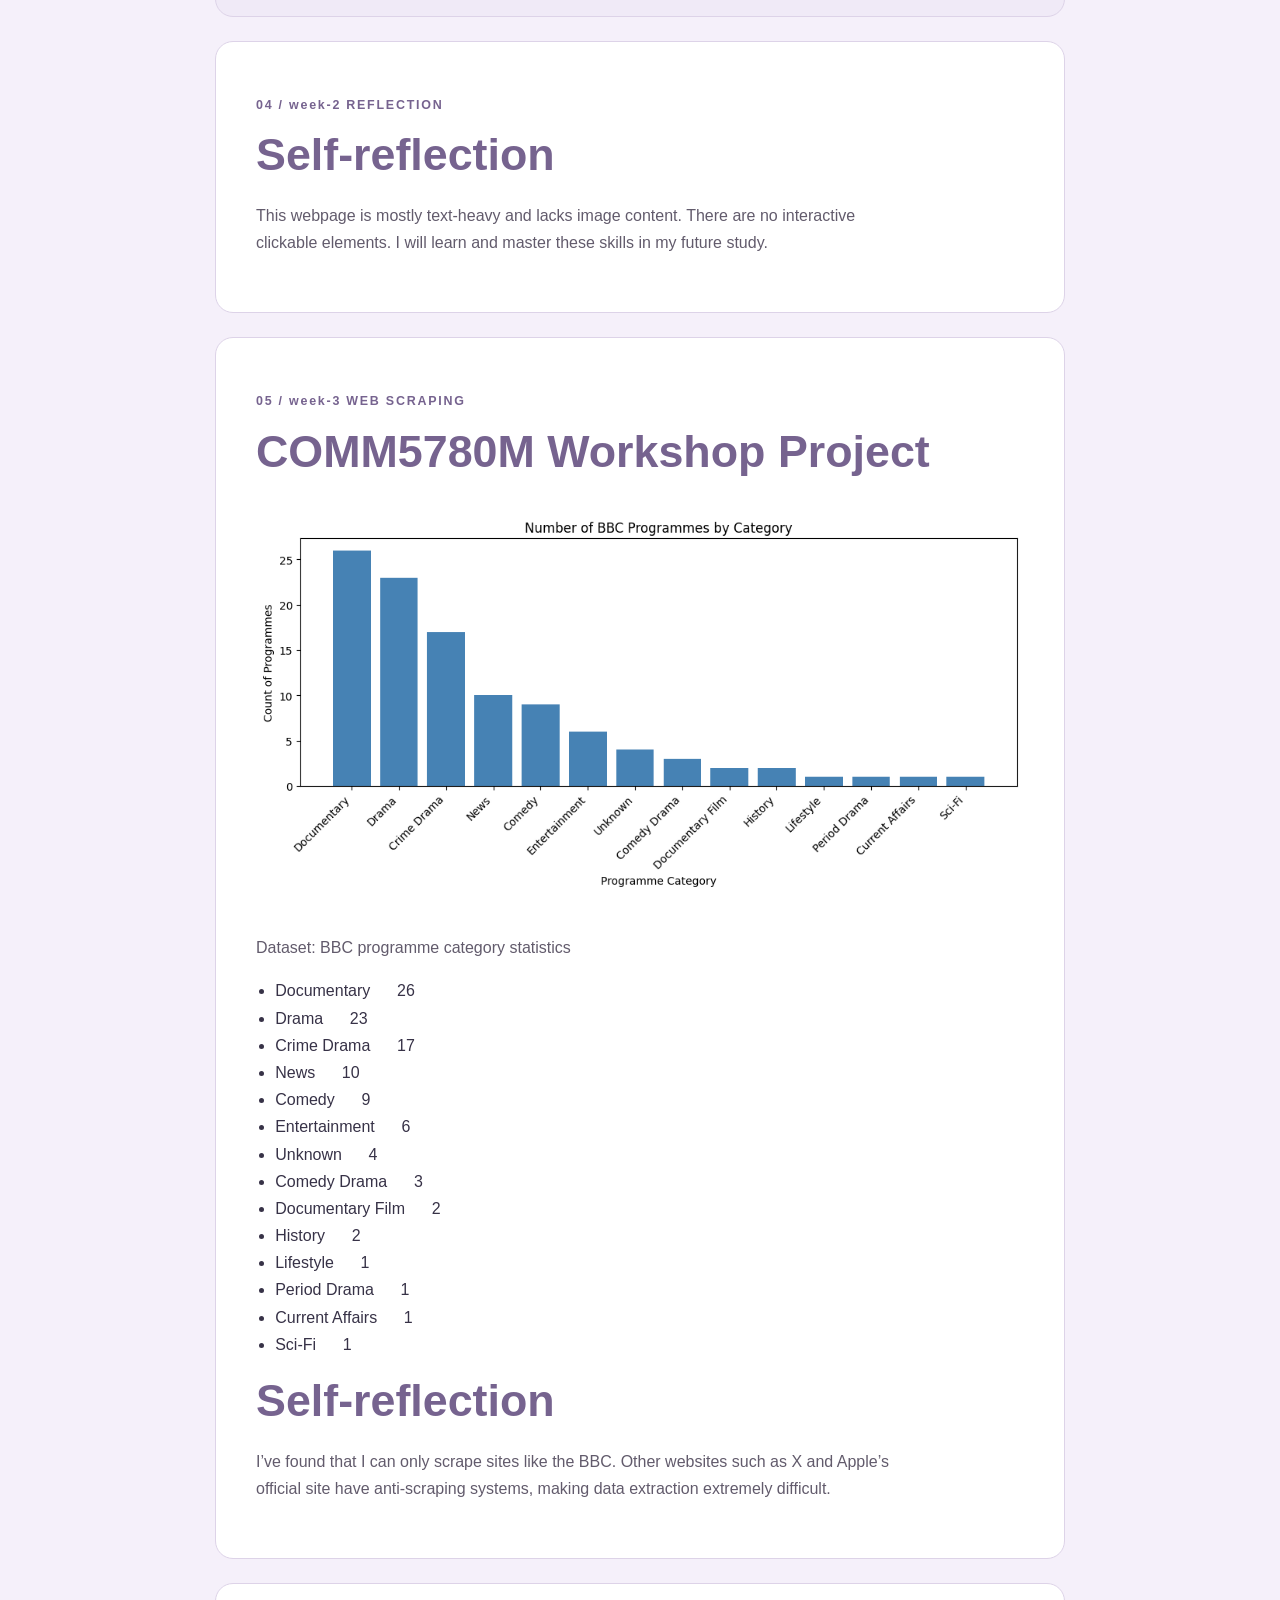
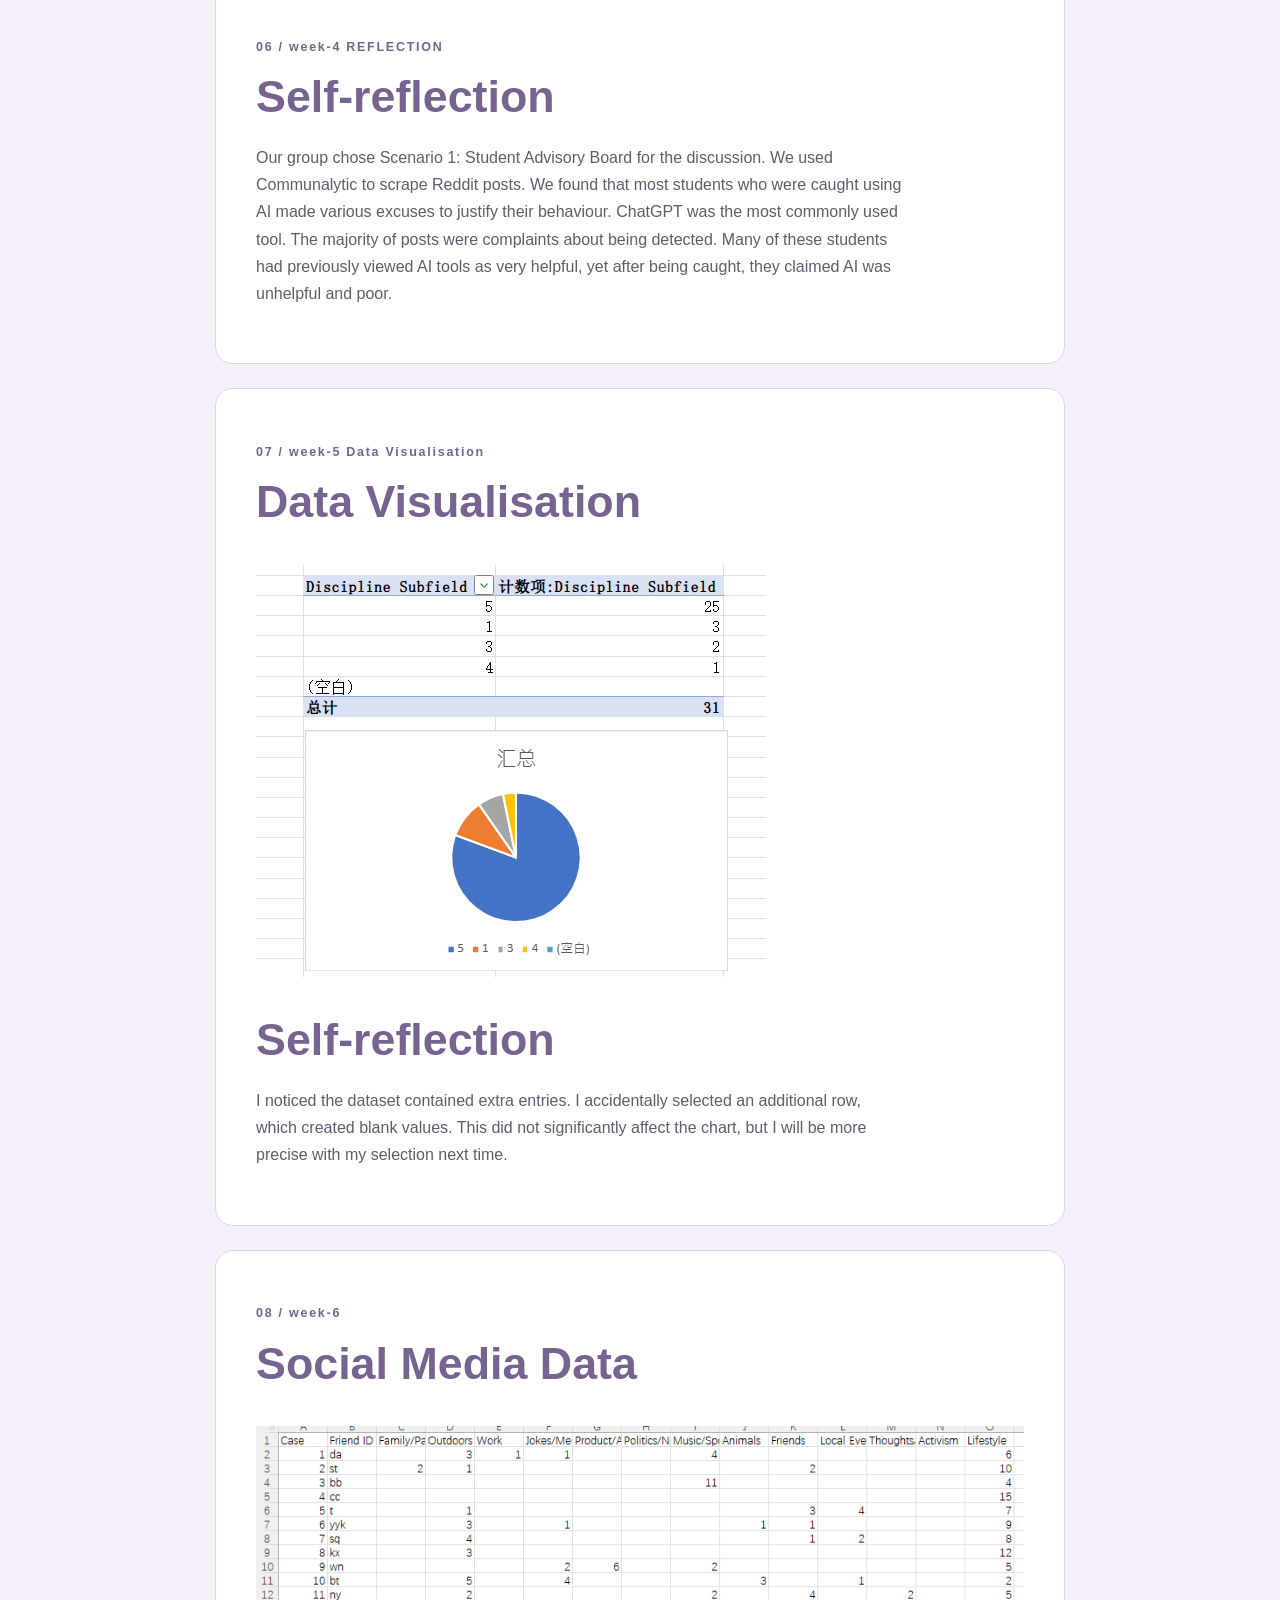
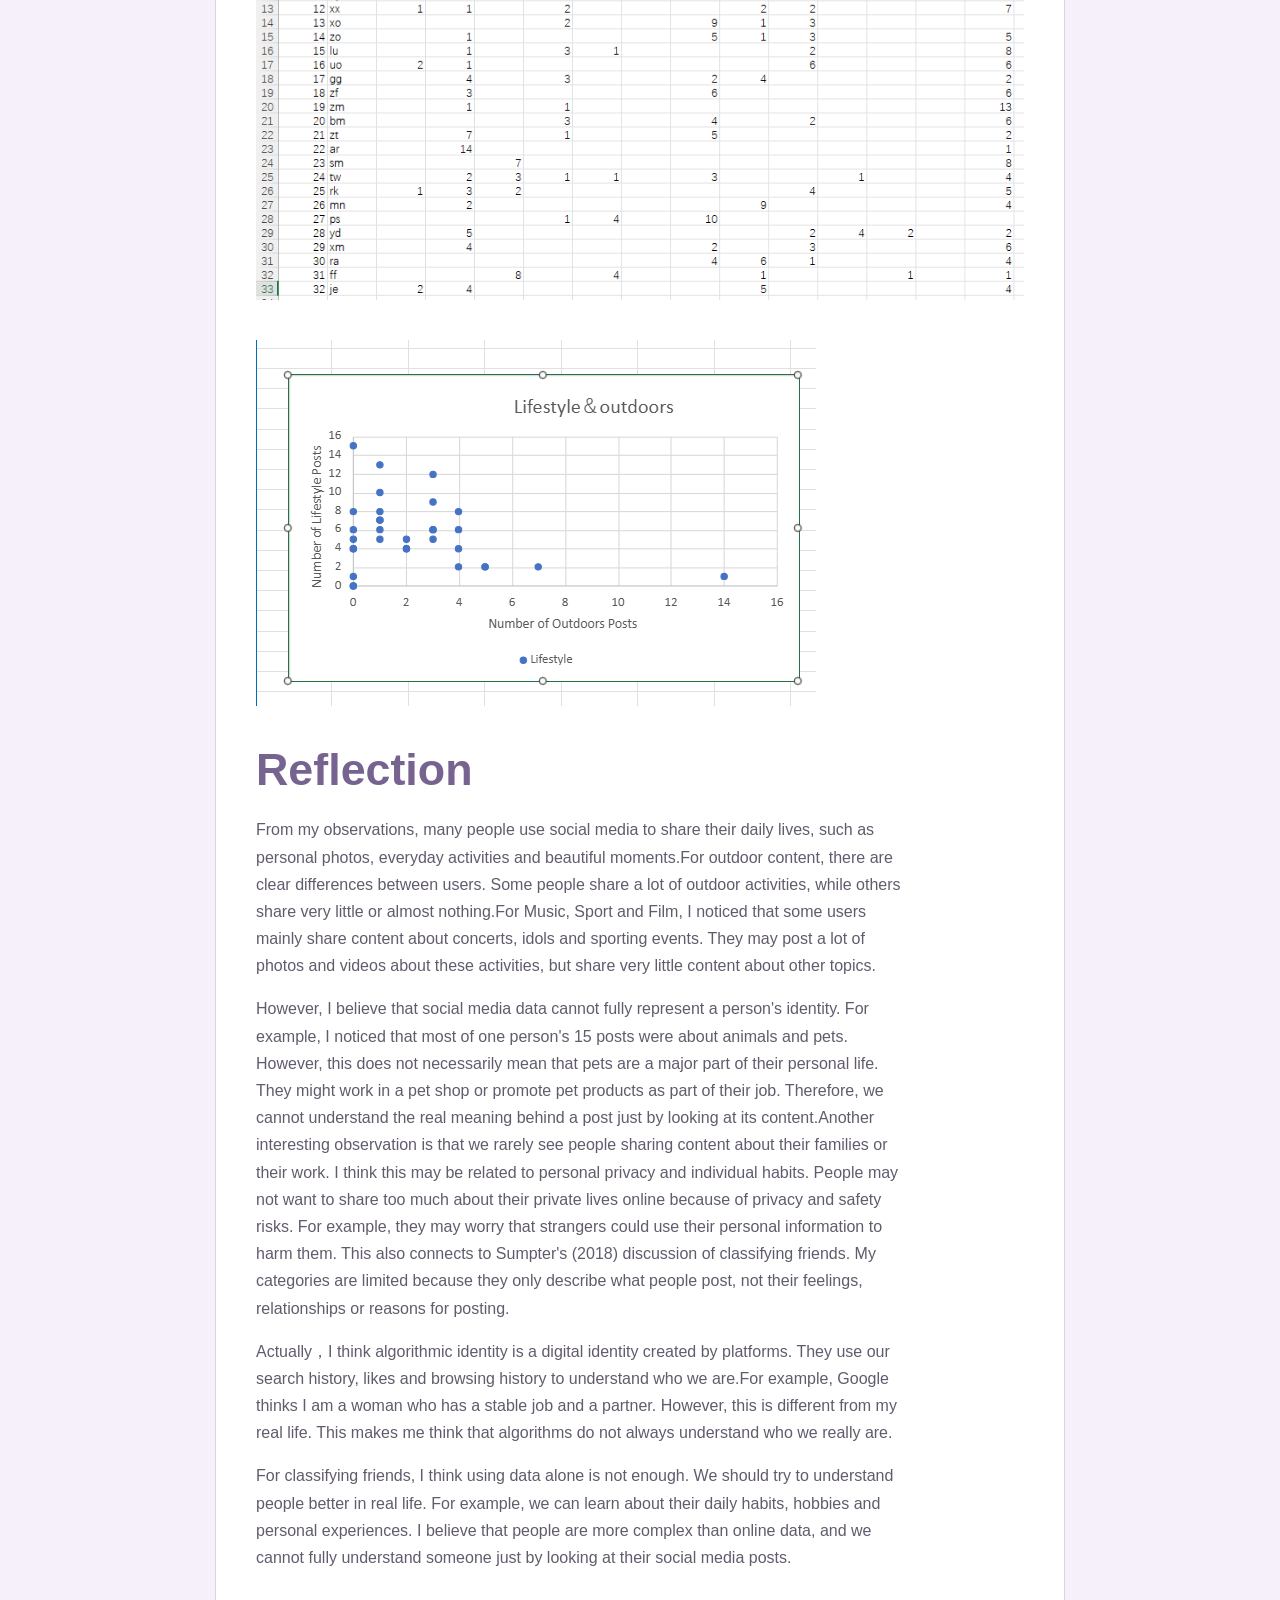
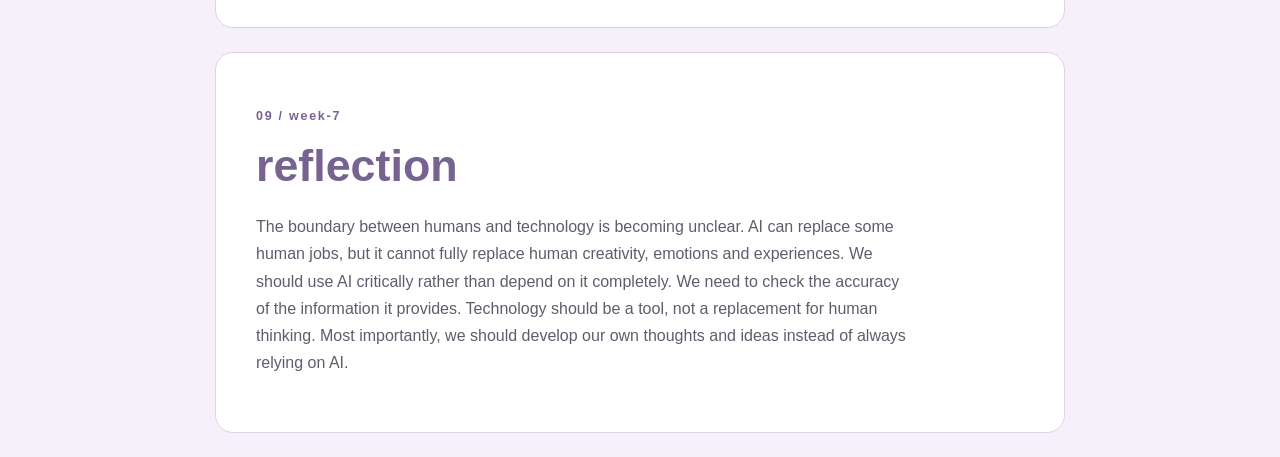
==== commit 74c6fe3a: "Fix HTML encoding issues in index.html" ====
--- a/index.html
+++ b/index.html
@@ -124,7 +124,7 @@
    <p>
         However, I believe that social media data cannot fully represent a person's identity.​ For example, I noticed that most of one person's 15 posts were about animals and pets. However, this does not necessarily mean that pets are a major part of their personal life. They might work in a pet shop or promote pet products as part of their job. Therefore, we cannot understand the real meaning behind a post just by looking at its content.​
 Another interesting observation is that we rarely see people sharing content about their families or their work. I think this may be related to personal privacy and individual habits. People may not want to share too much about their private lives online because of privacy and safety risks. For example, they may worry that strangers could use their personal information to harm them.
-        This also connects to Sumpter's (2018) discussion of classifying friends. I think our categories are limited because they only describe what people post, not their feelings, relationships or reasons for posting.       
+        This also connects to Sumpter's (2018) discussion of classifying friends. My categories are limited because they only describe what people post, not their feelings, relationships or reasons for posting.       
       </p>    
    <p>
   Actually，I think algorithmic identity is a digital identity created by platforms. They use our search history, likes and browsing history to understand who we are.For example, Google thinks I am a woman who has a stable job and a partner. However, this is different from my real life. This makes me think that algorithms do not always understand who we really are.
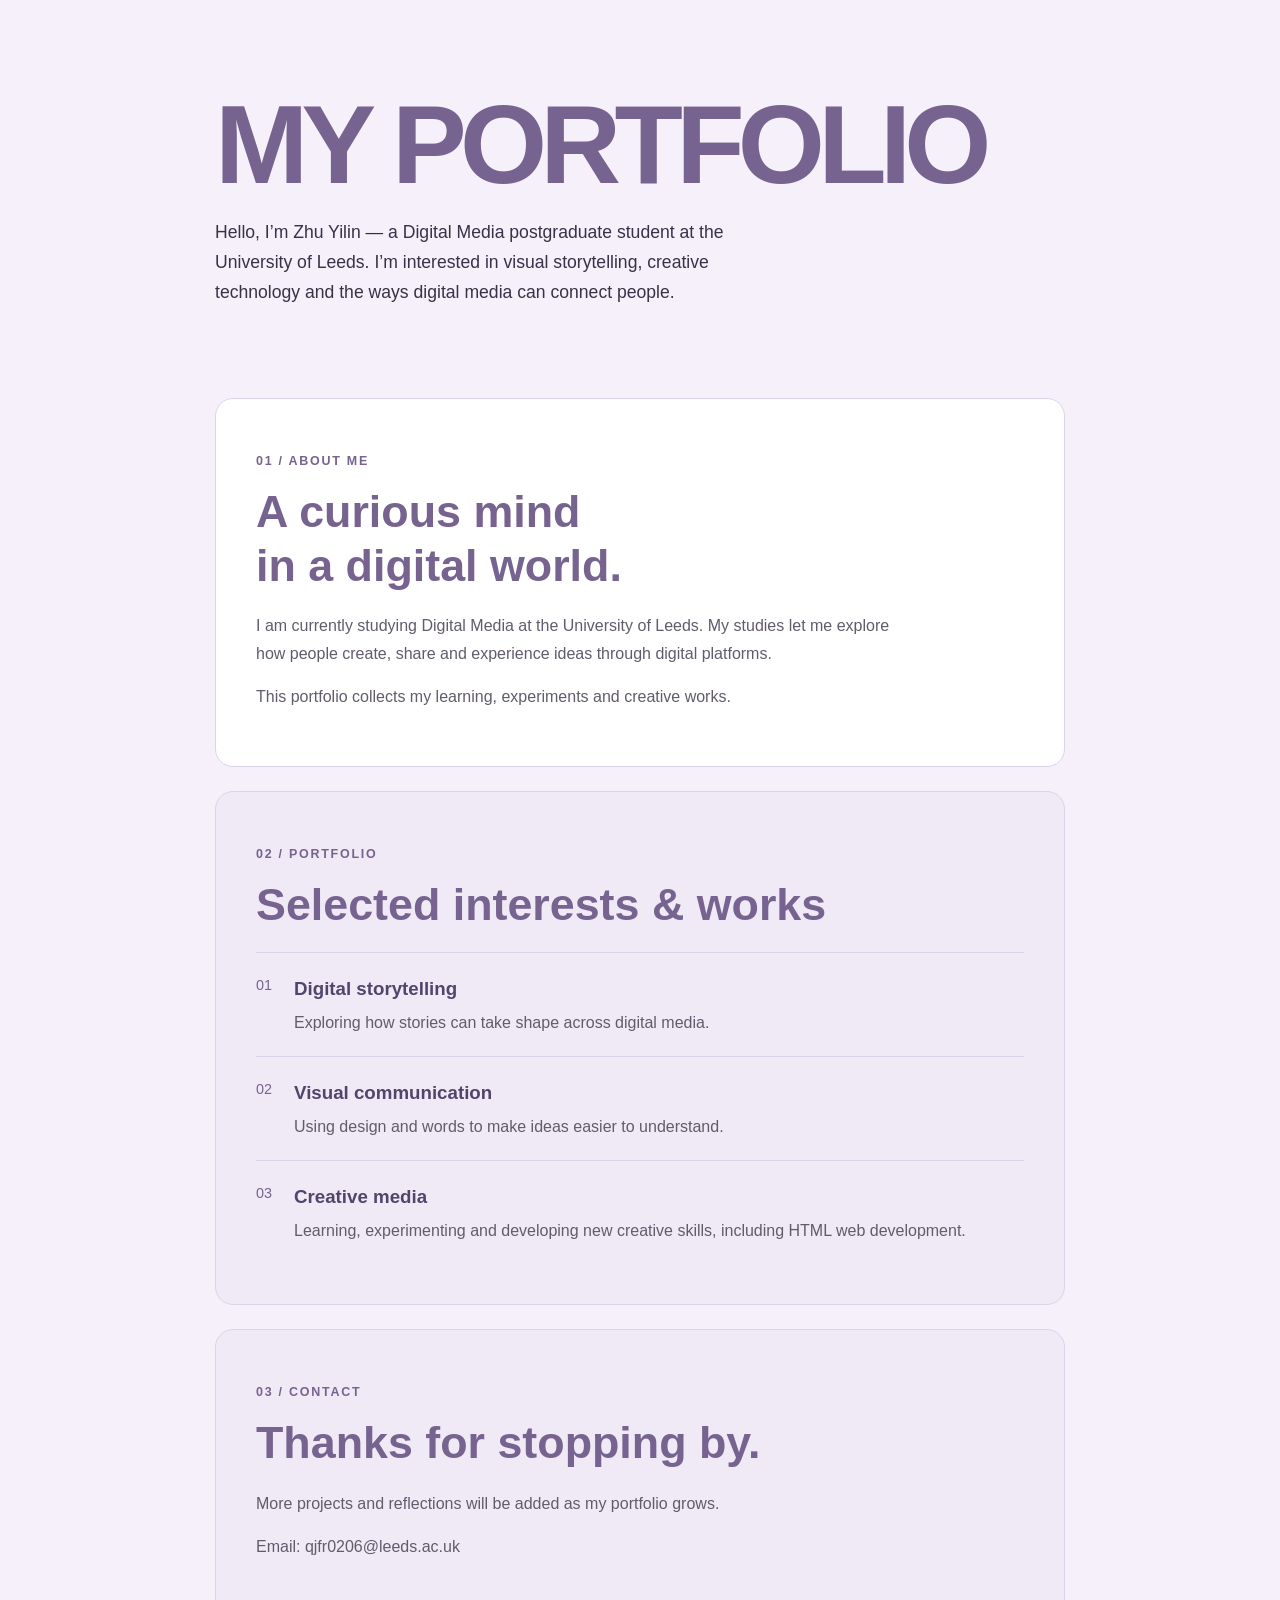
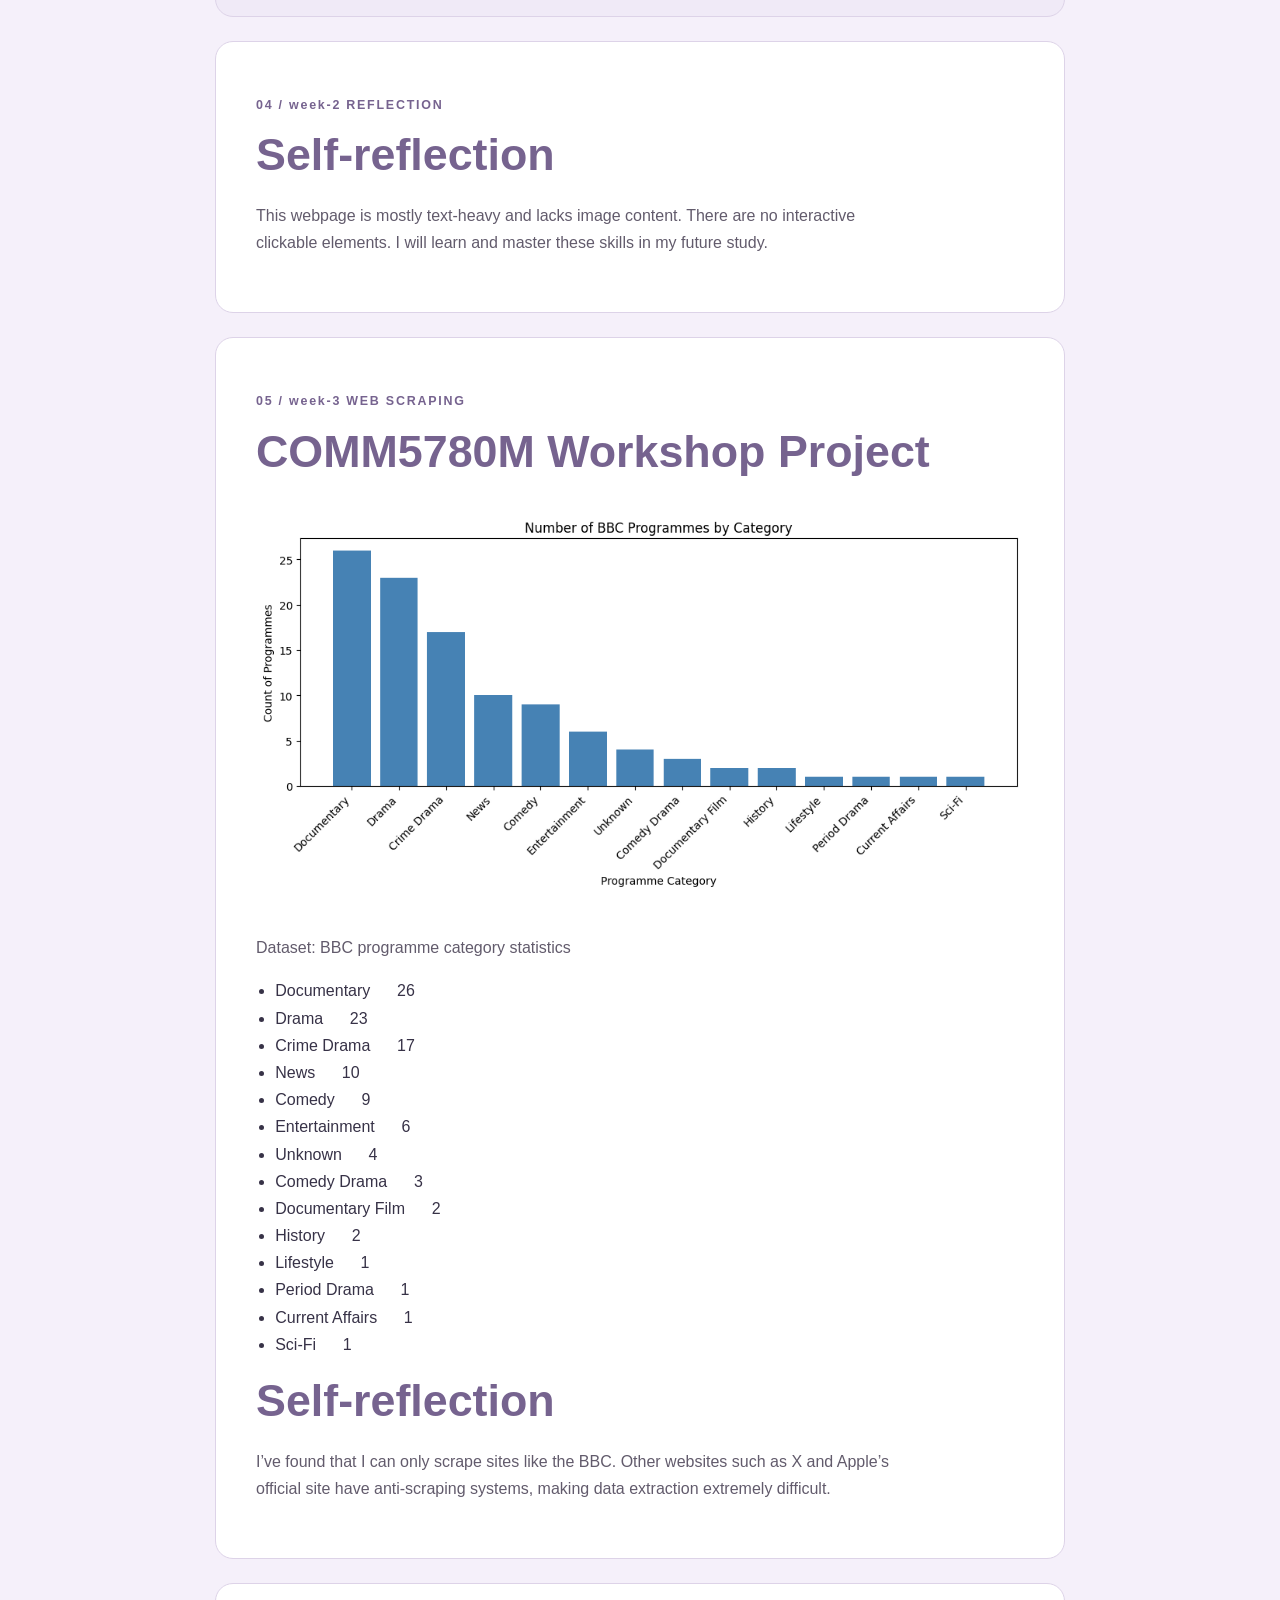
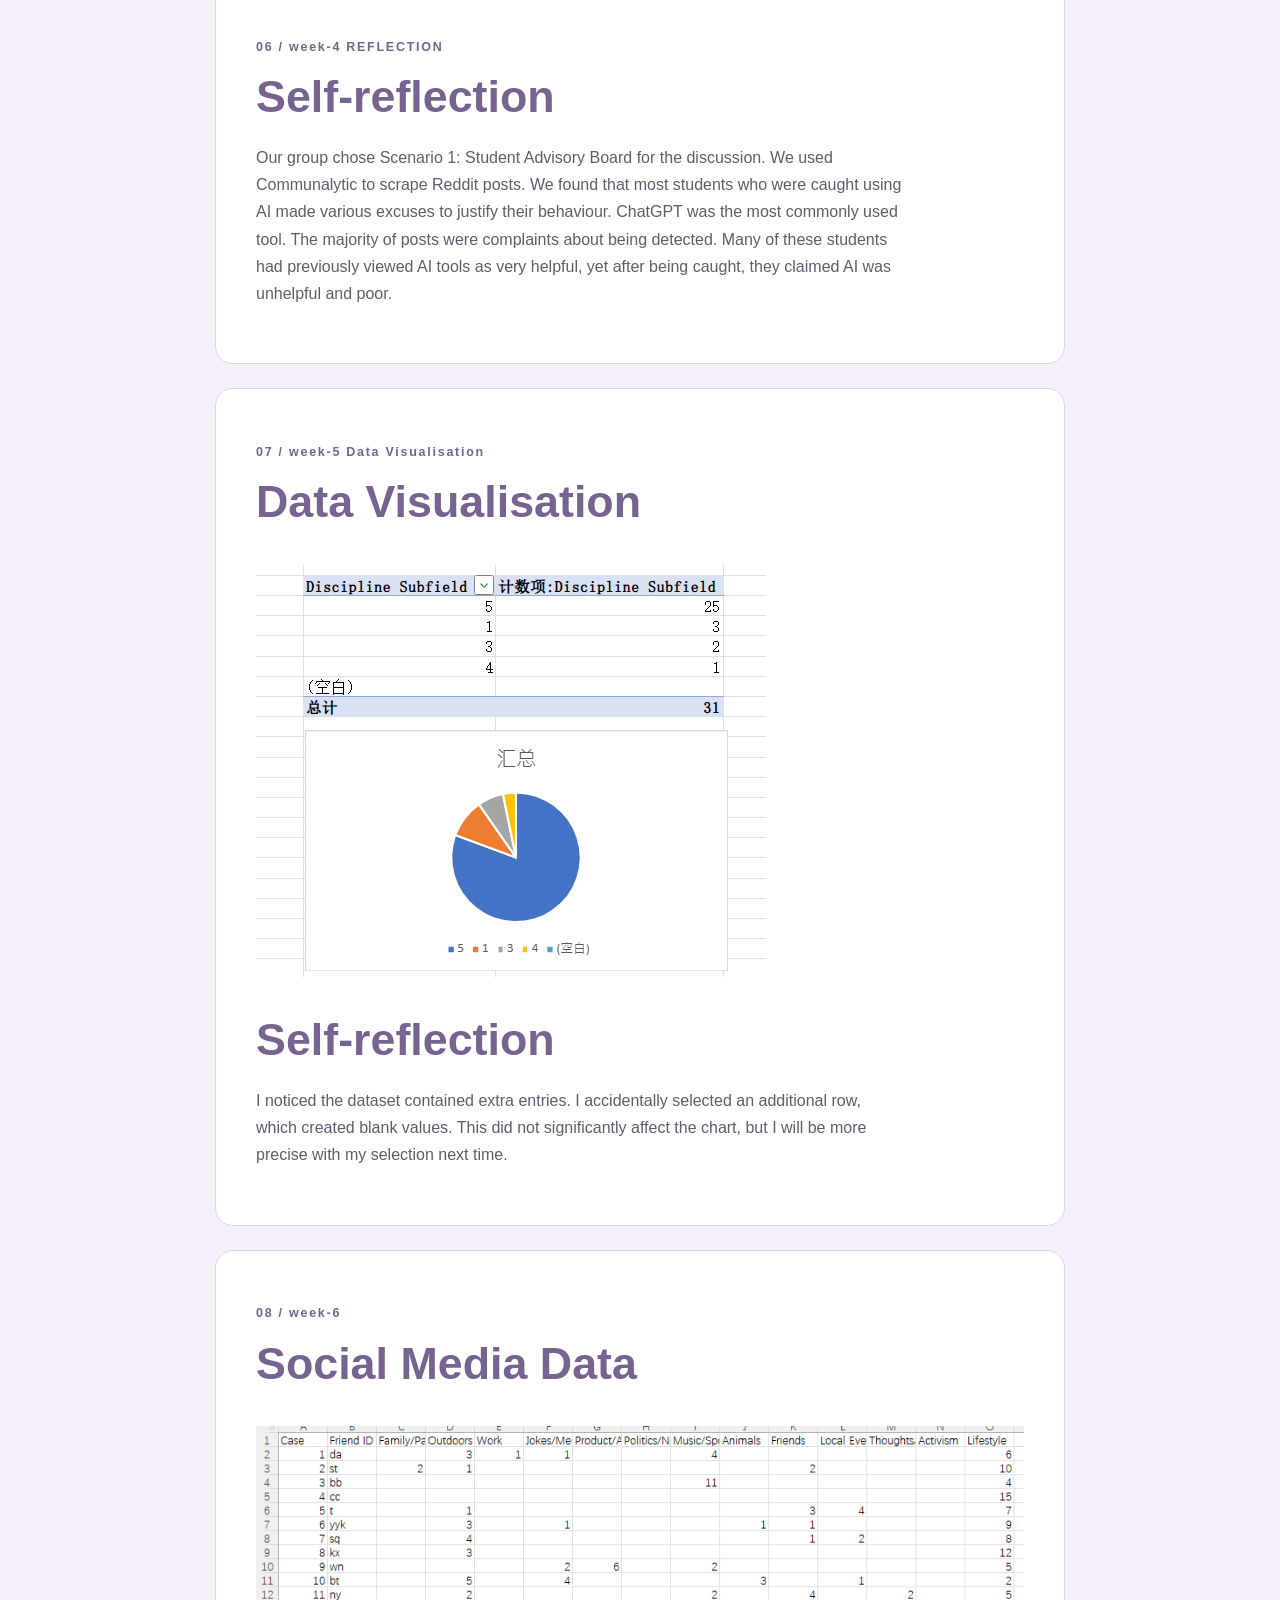
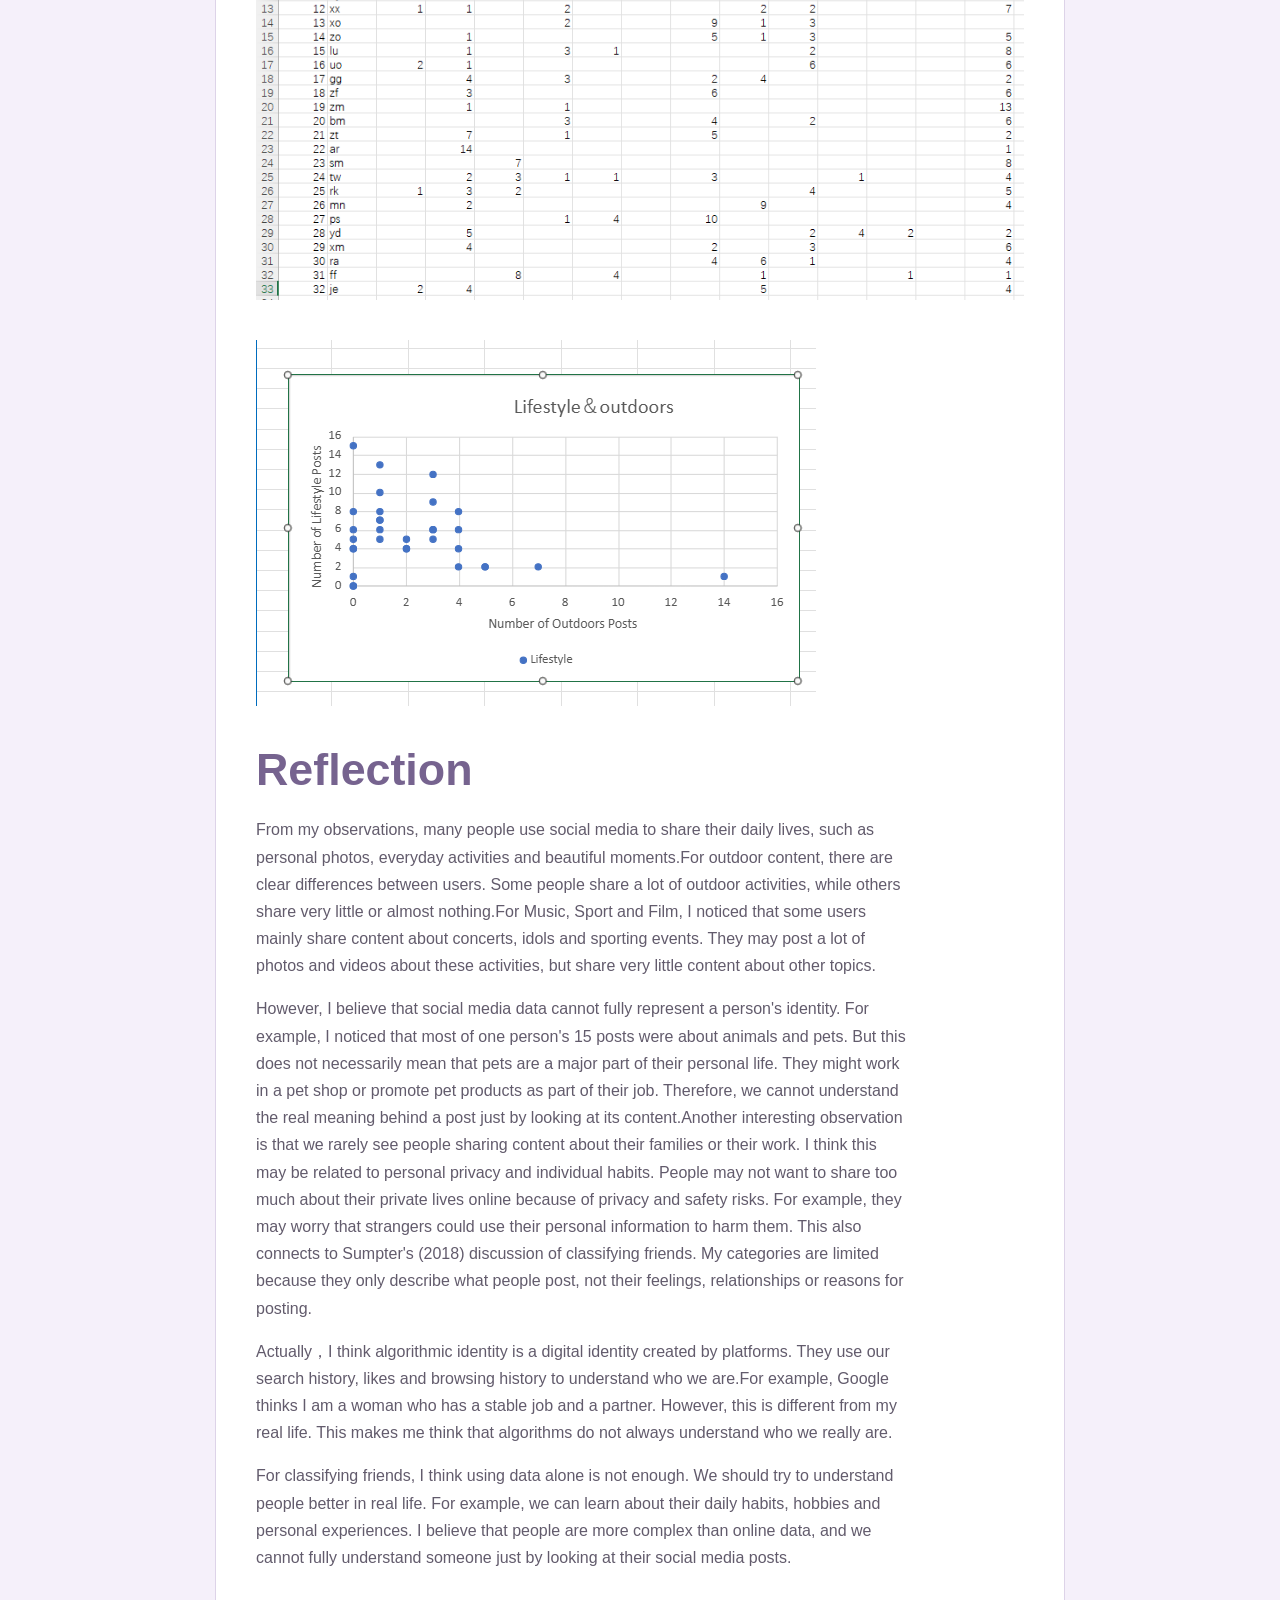
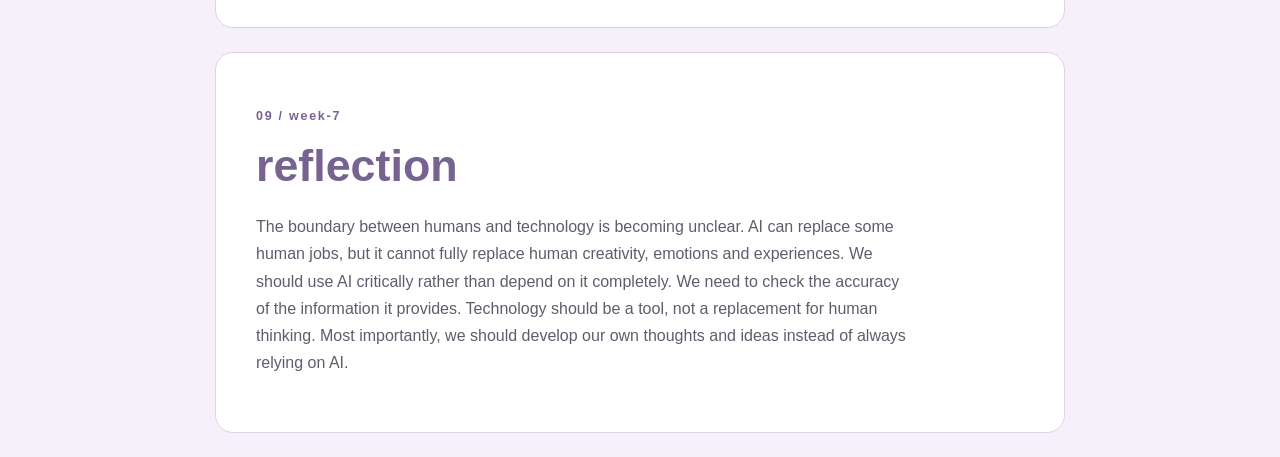
==== commit 82f84e9d: "Fix HTML encoding issues in index.html" ====
--- a/index.html
+++ b/index.html
@@ -122,7 +122,7 @@
 For Music, Sport and Film, I noticed that some users mainly share content about concerts, idols and sporting events. They may post a lot of photos and videos about these activities, but share very little content about other topics.​ 
     </p> 
    <p>
-        However, I believe that social media data cannot fully represent a person's identity.​ For example, I noticed that most of one person's 15 posts were about animals and pets. However, this does not necessarily mean that pets are a major part of their personal life. They might work in a pet shop or promote pet products as part of their job. Therefore, we cannot understand the real meaning behind a post just by looking at its content.​
+        However, I believe that social media data cannot fully represent a person's identity.​ For example, I noticed that most of one person's 15 posts were about animals and pets. But this does not necessarily mean that pets are a major part of their personal life. They might work in a pet shop or promote pet products as part of their job. Therefore, we cannot understand the real meaning behind a post just by looking at its content.​
 Another interesting observation is that we rarely see people sharing content about their families or their work. I think this may be related to personal privacy and individual habits. People may not want to share too much about their private lives online because of privacy and safety risks. For example, they may worry that strangers could use their personal information to harm them.
         This also connects to Sumpter's (2018) discussion of classifying friends. My categories are limited because they only describe what people post, not their feelings, relationships or reasons for posting.       
       </p>    
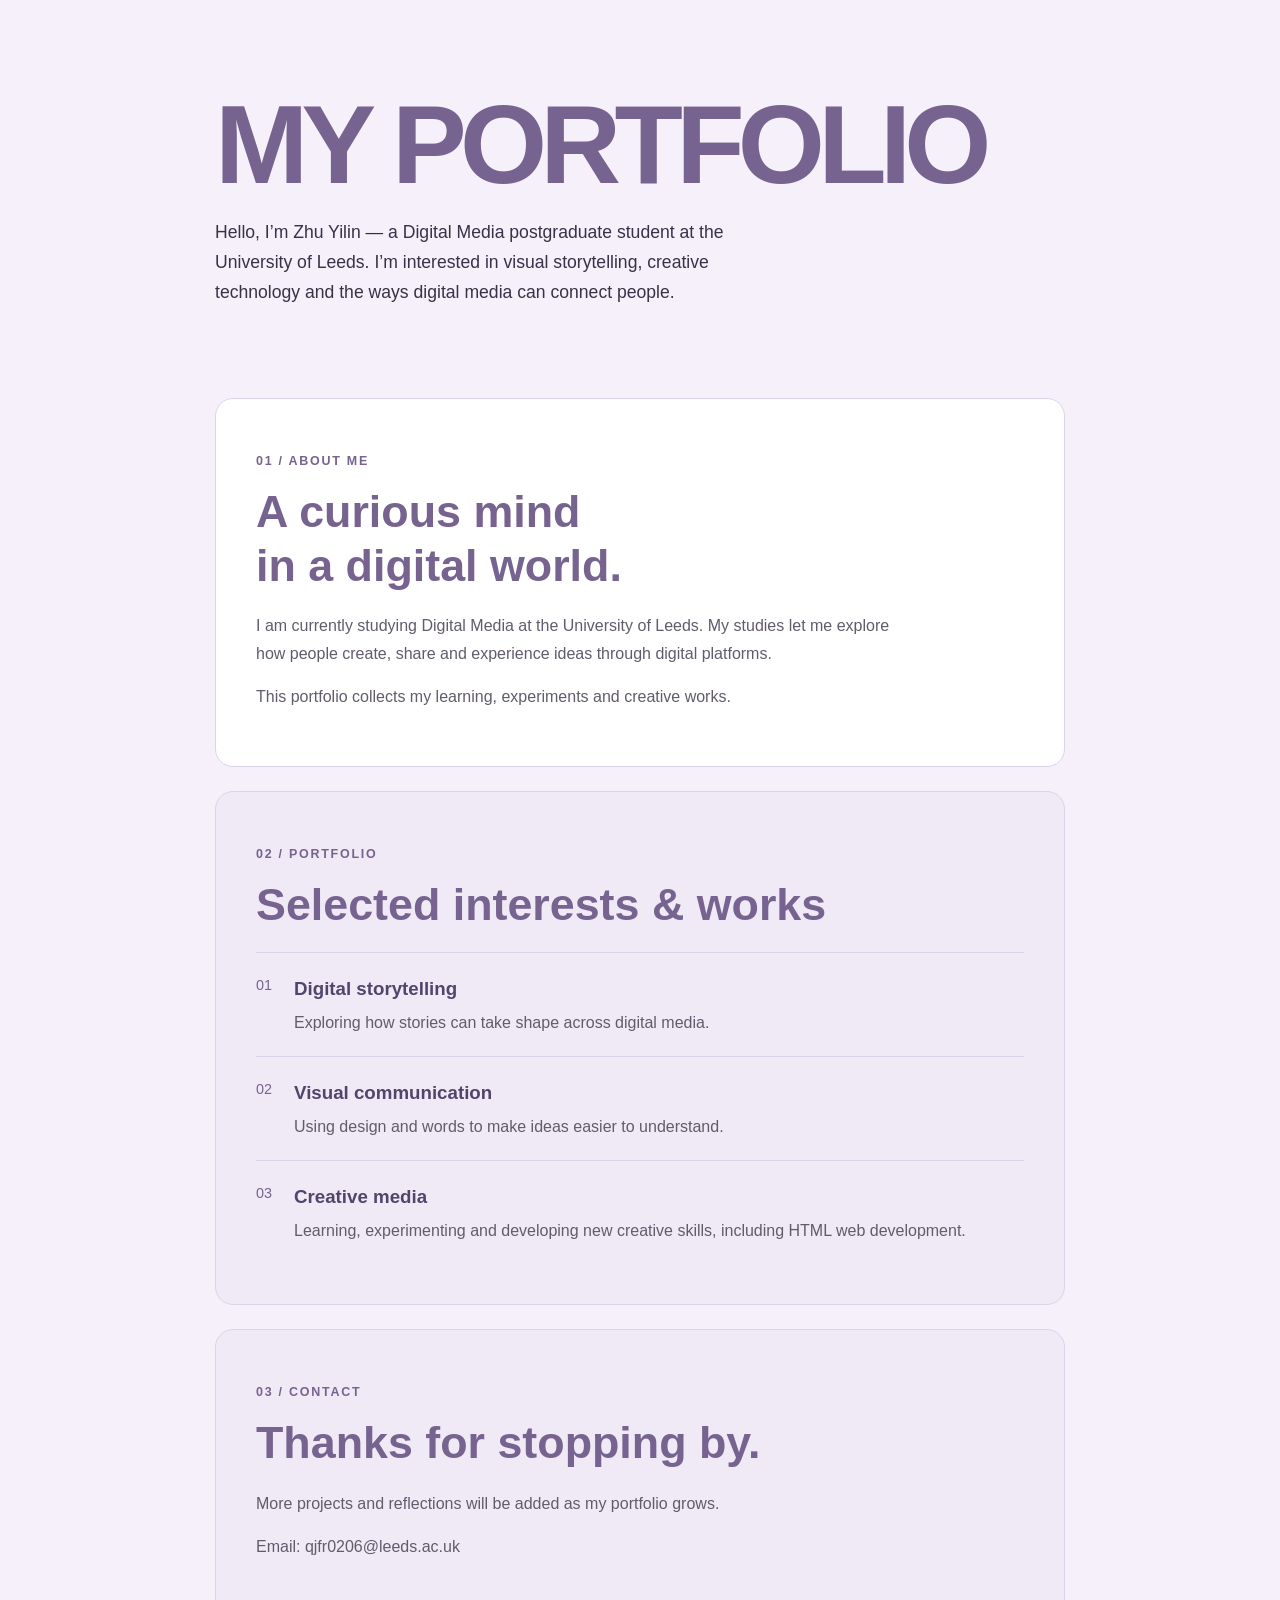
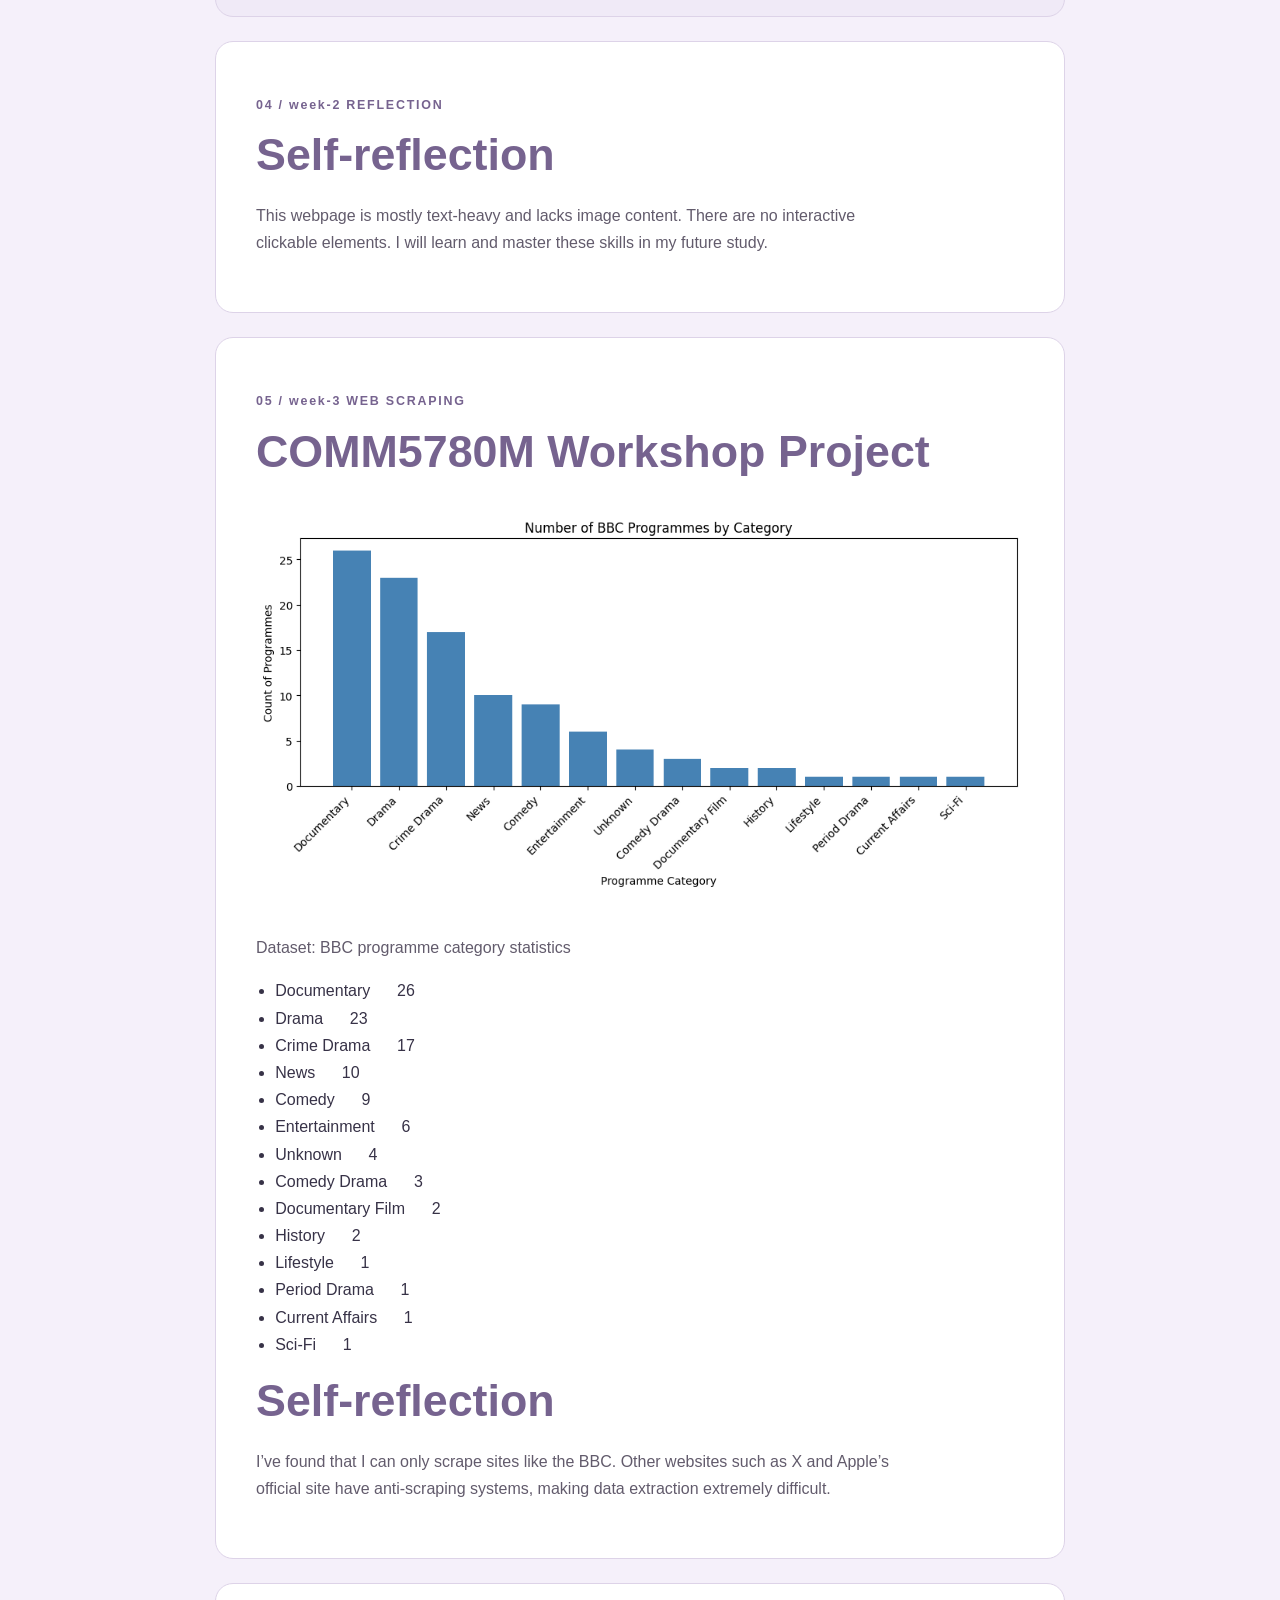
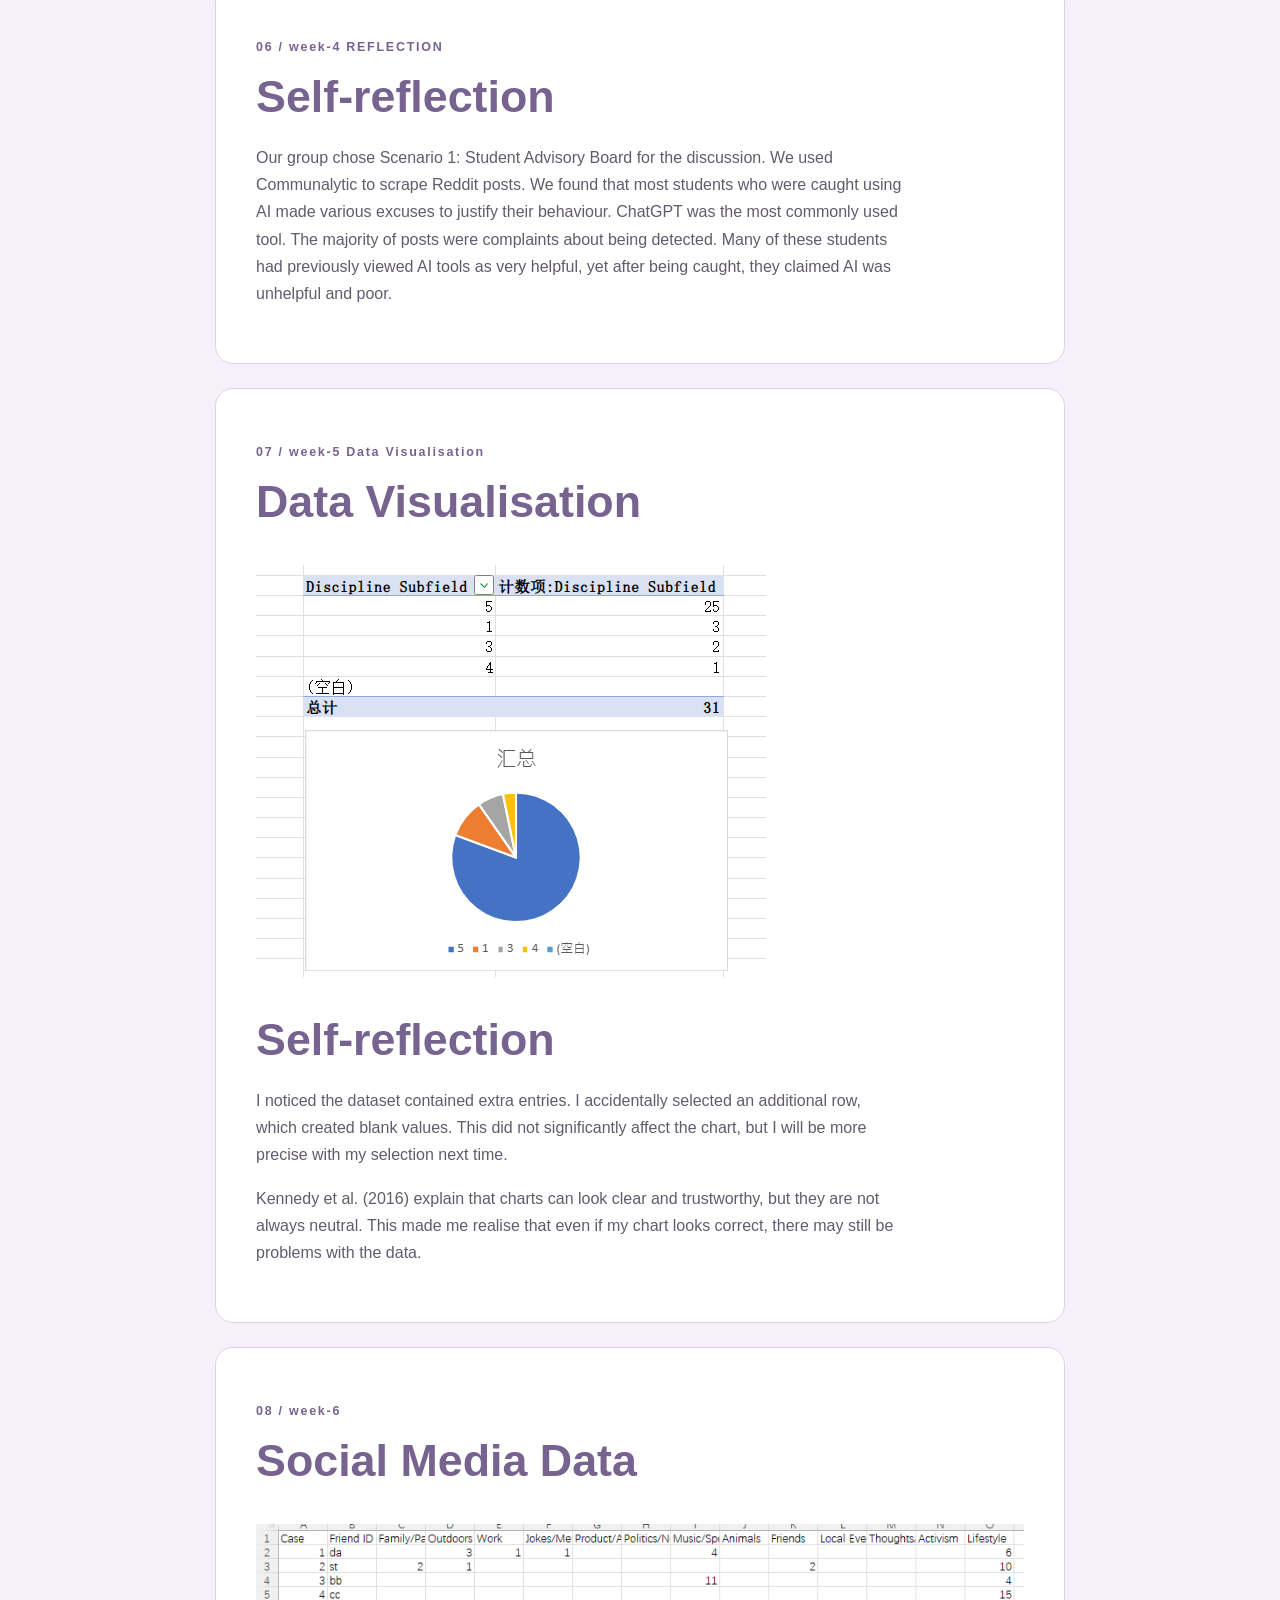
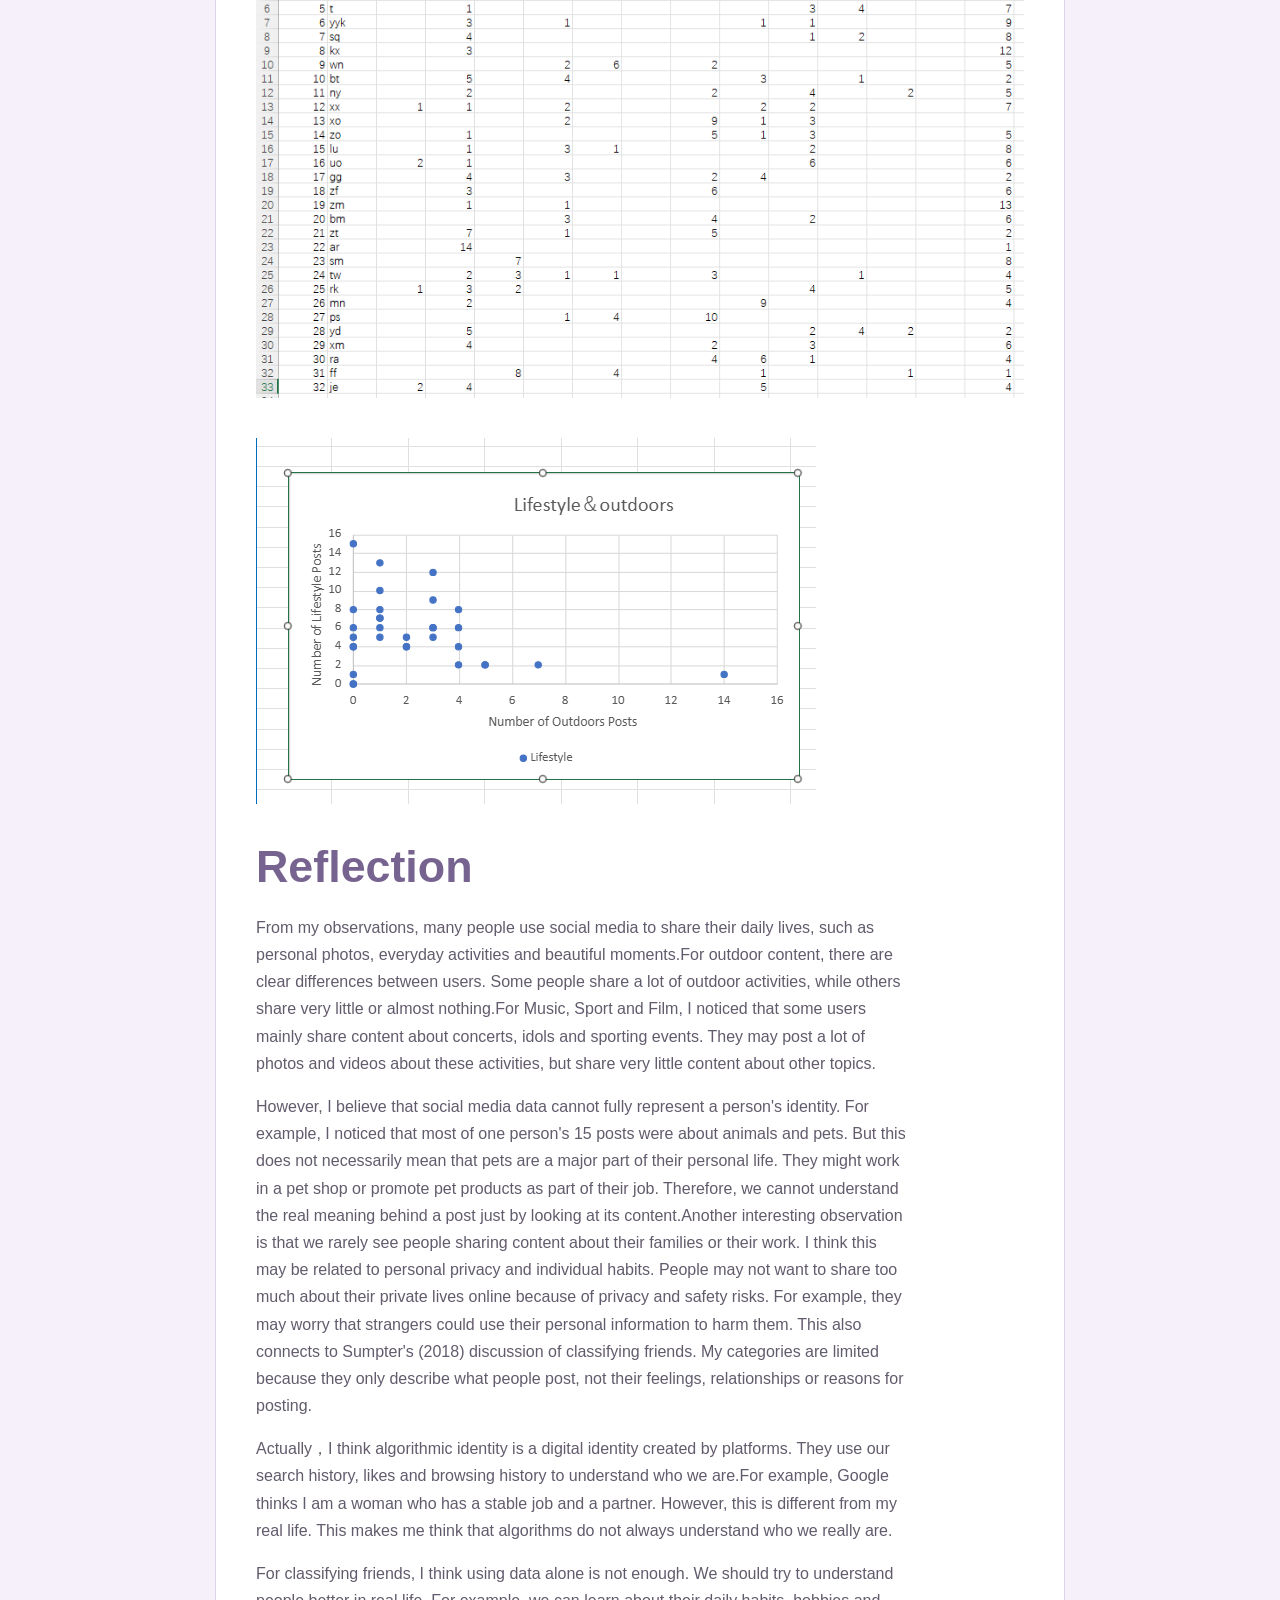
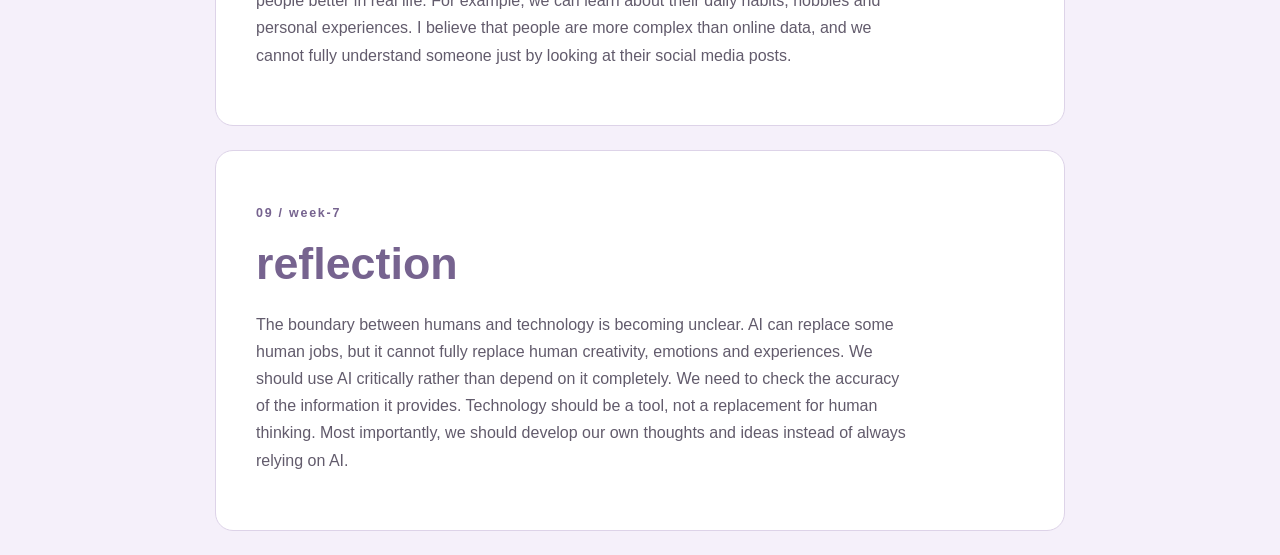
==== commit 6d265b6c: "Fix HTML formatting and structure issues" ====
--- a/index.html
+++ b/index.html
@@ -108,8 +108,11 @@
         I noticed the dataset contained extra entries. I accidentally selected
         an additional row, which created blank values. This did not significantly
         affect the chart, but I will be more precise with my selection next time.
-      </p>      
-    </section>
+      </p>  
+        <p>
+             Kennedy et al. (2016) explain that charts can look clear and trustworthy, but they are not always neutral. This made me realise that even if my chart looks correct, there may still be problems with the data. 
+        </p>  
+           </section>
  <section class="content-section" id="week6">
       <p class="section-label">08 / week-6 </p>
       <h2>Social Media Data</h2>
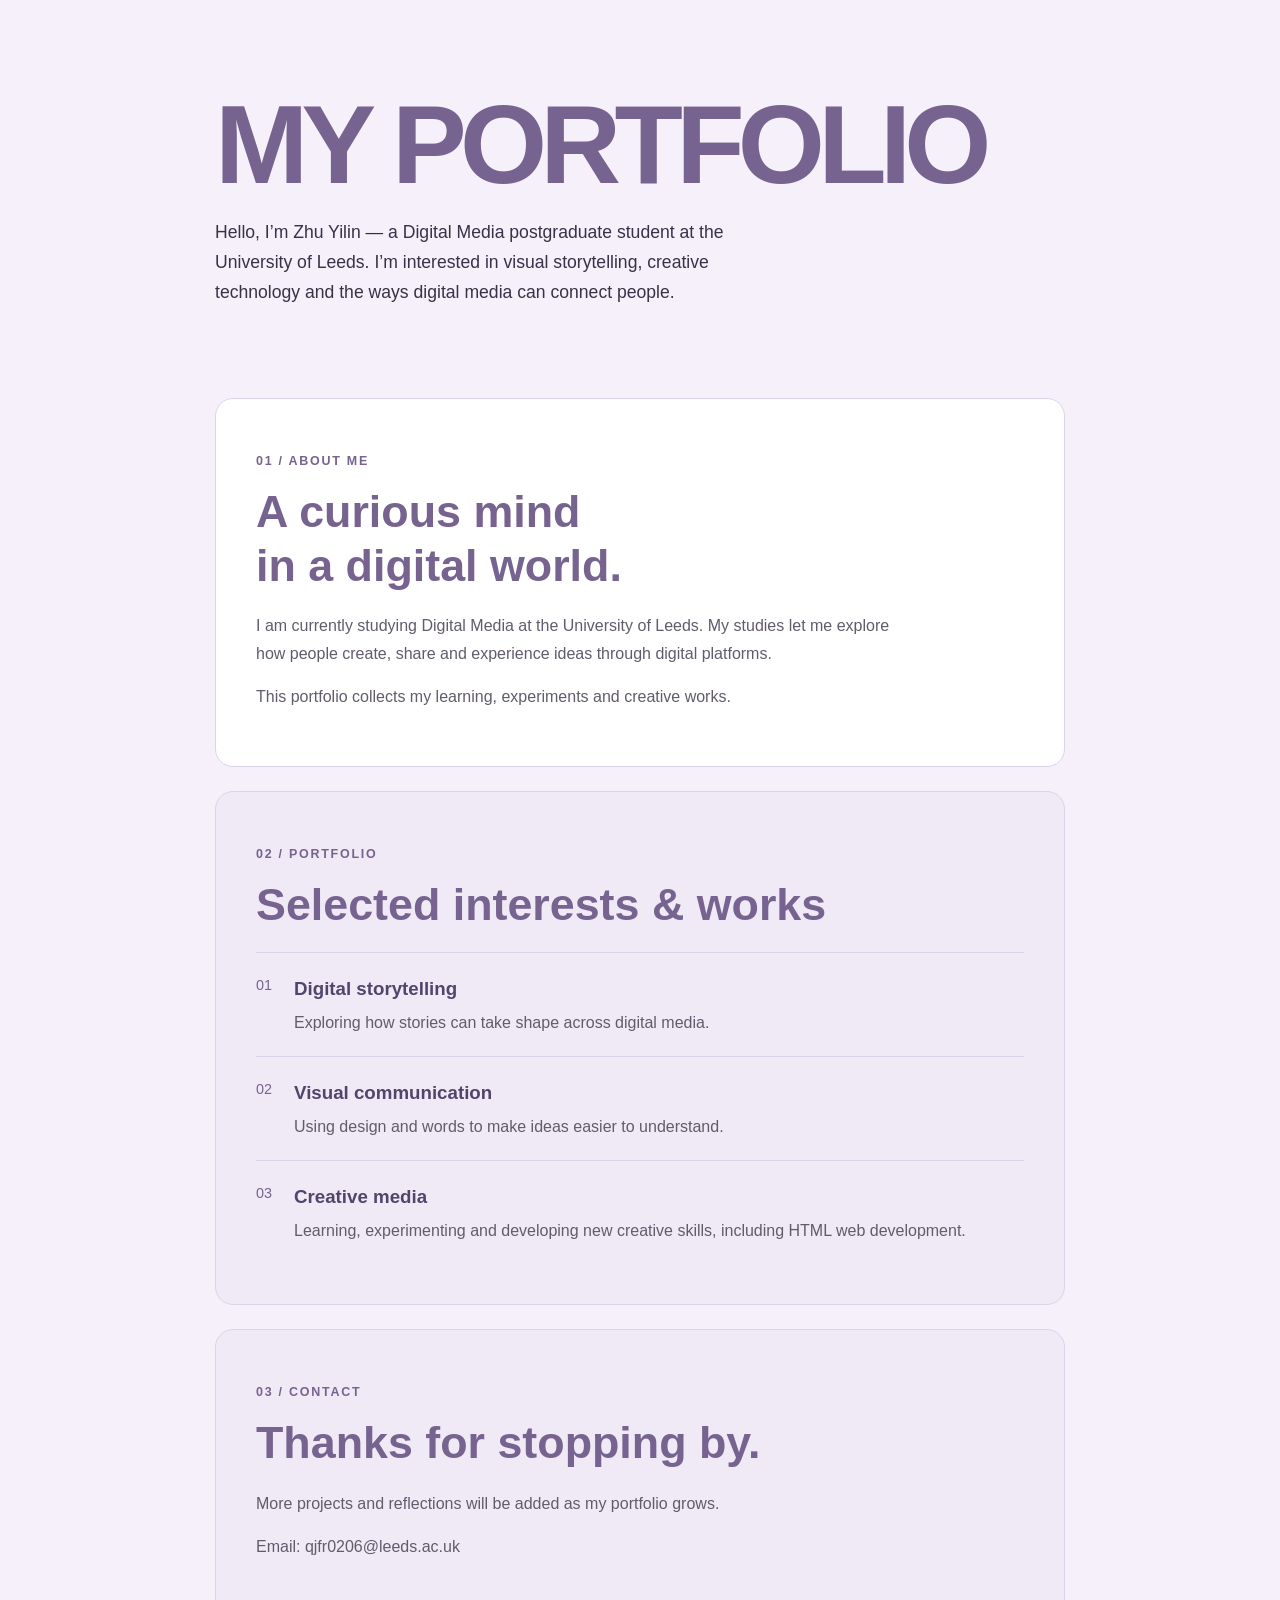
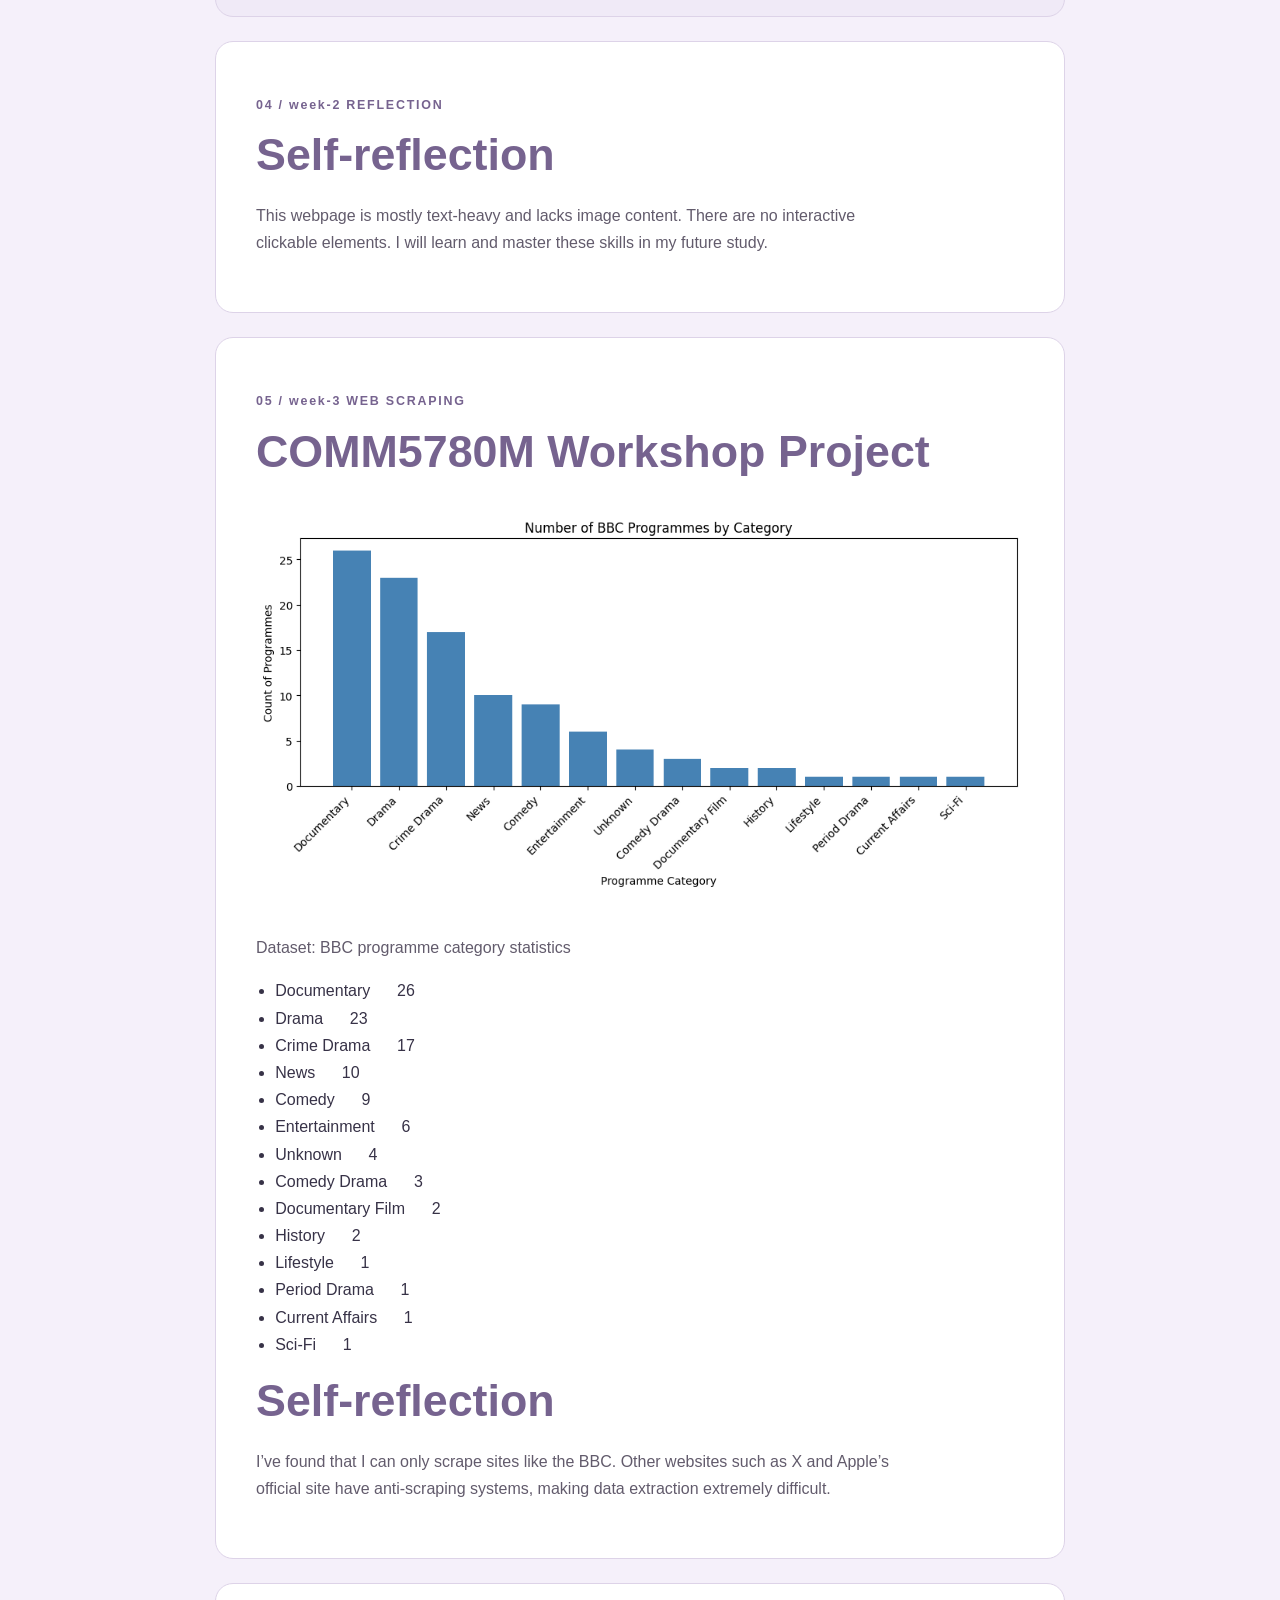
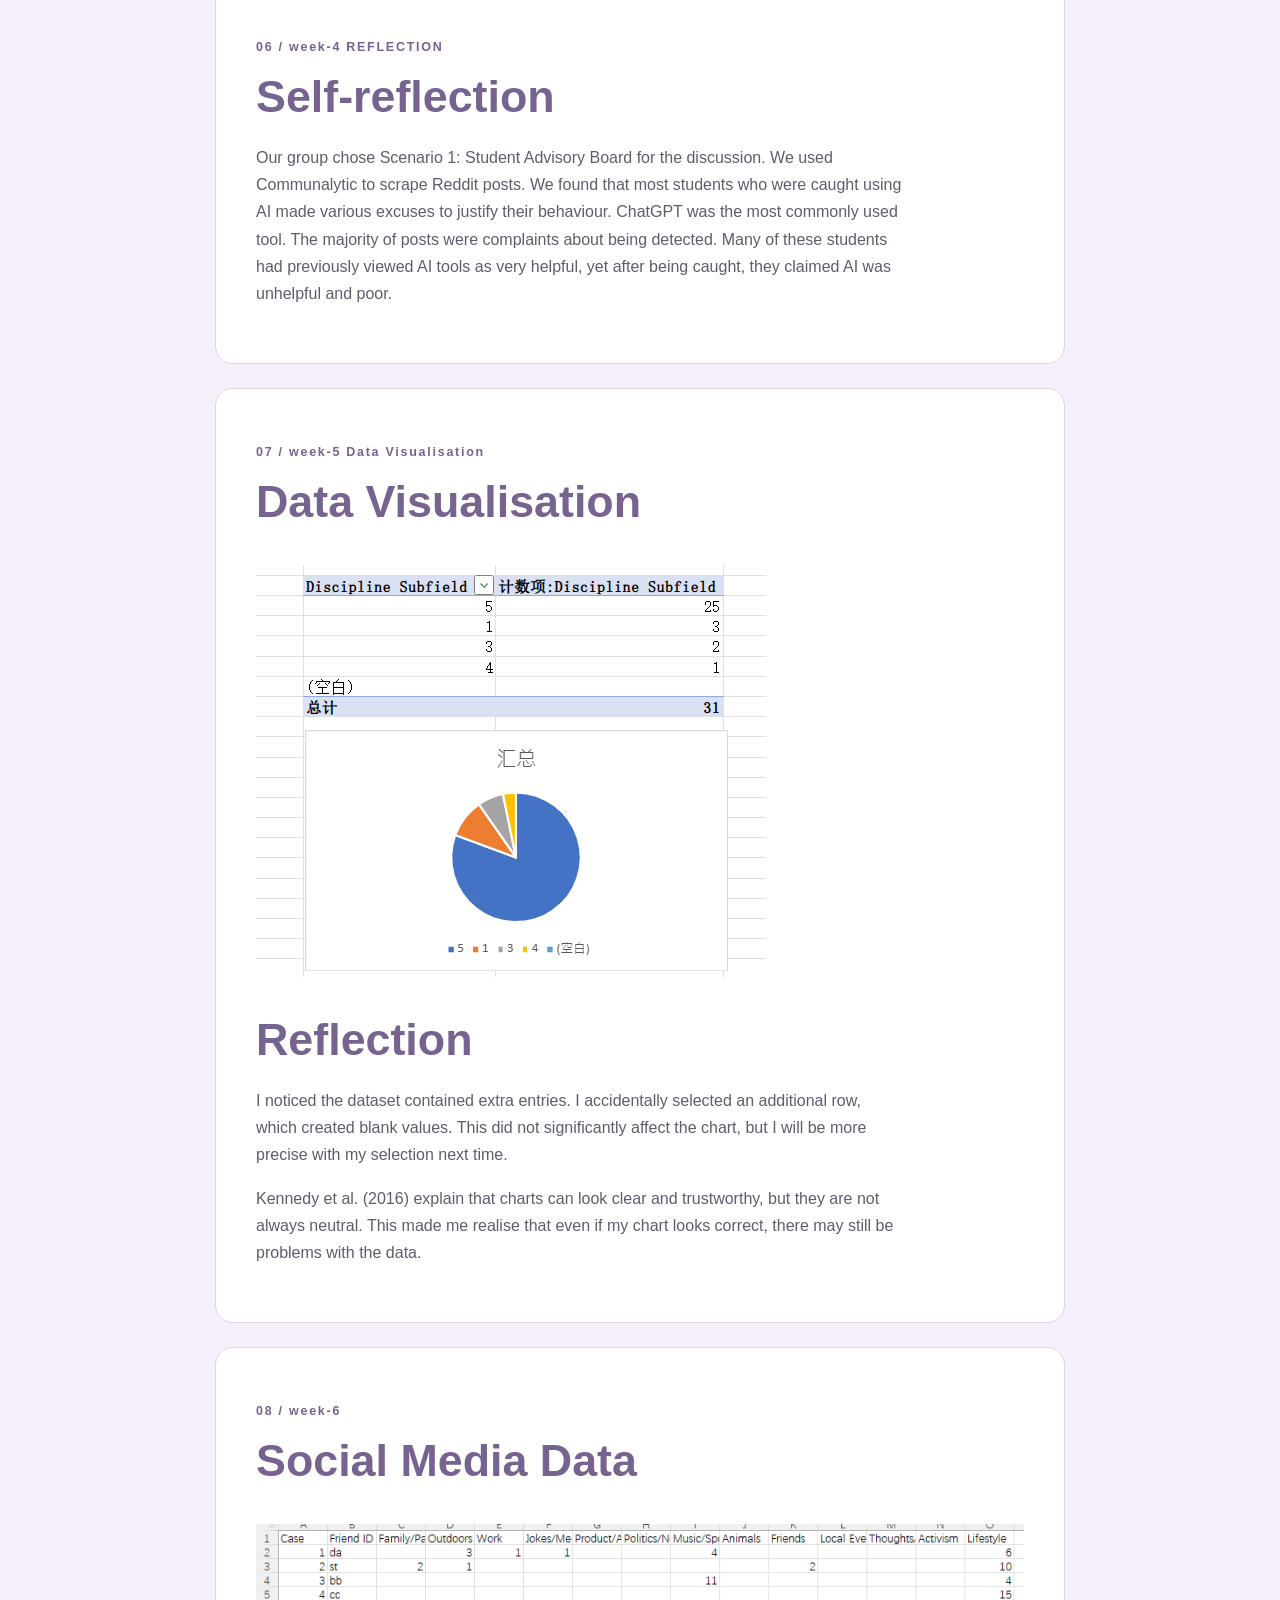
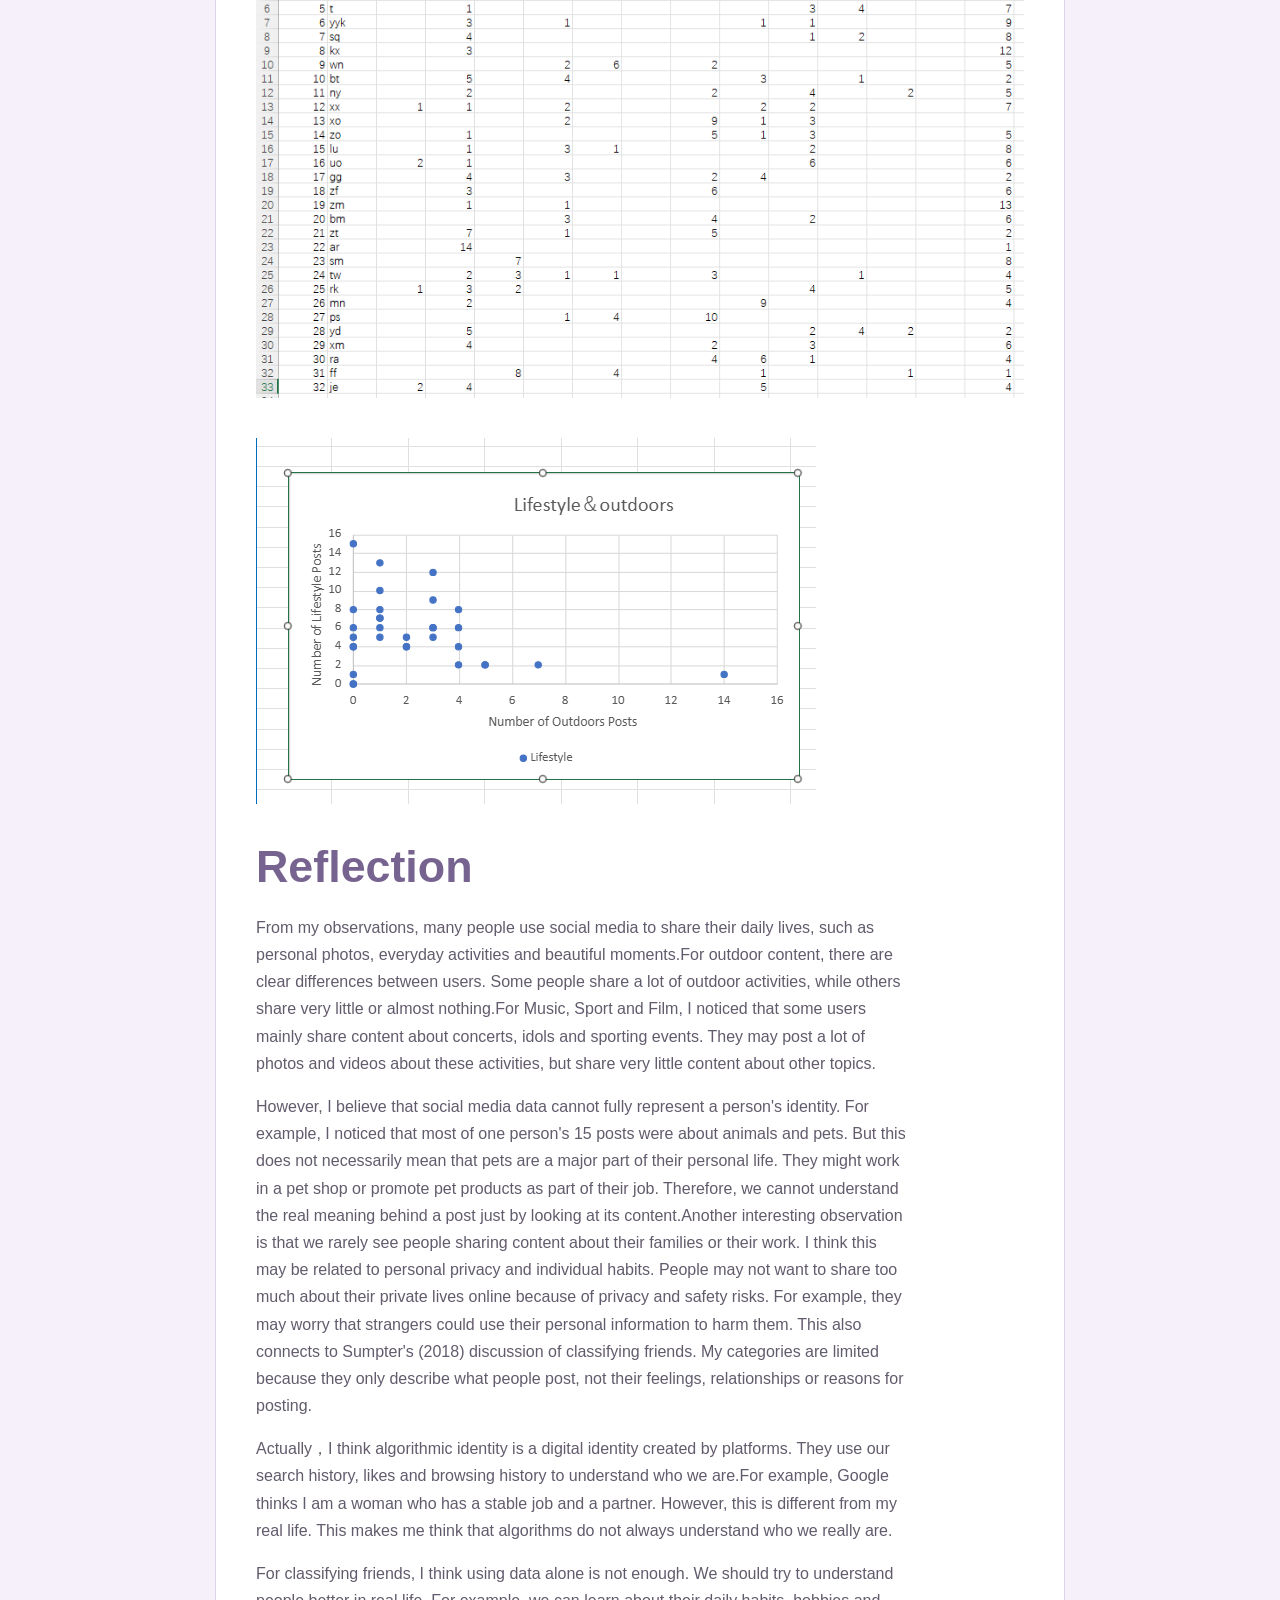
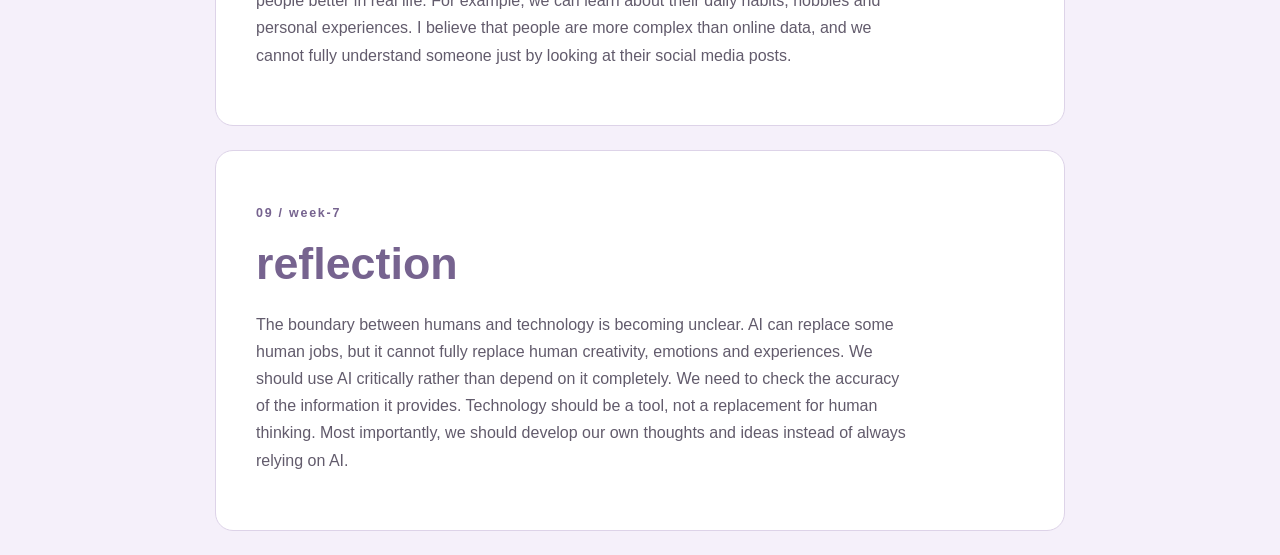
==== commit 8de82e30: "Fix HTML encoding issues in index.html" ====
--- a/index.html
+++ b/index.html
@@ -103,7 +103,7 @@
       <p class="section-label">07 / week-5 Data Visualisation</p>
       <h2>Data Visualisation</h2>
  <img src="exe.png" alt="BBC programme category chart" style="max-width:100%; margin:1rem 0;">
-        <h2>Self-reflection</h2>
+        <h2>Reflection</h2>
       <p>
         I noticed the dataset contained extra entries. I accidentally selected
         an additional row, which created blank values. This did not significantly
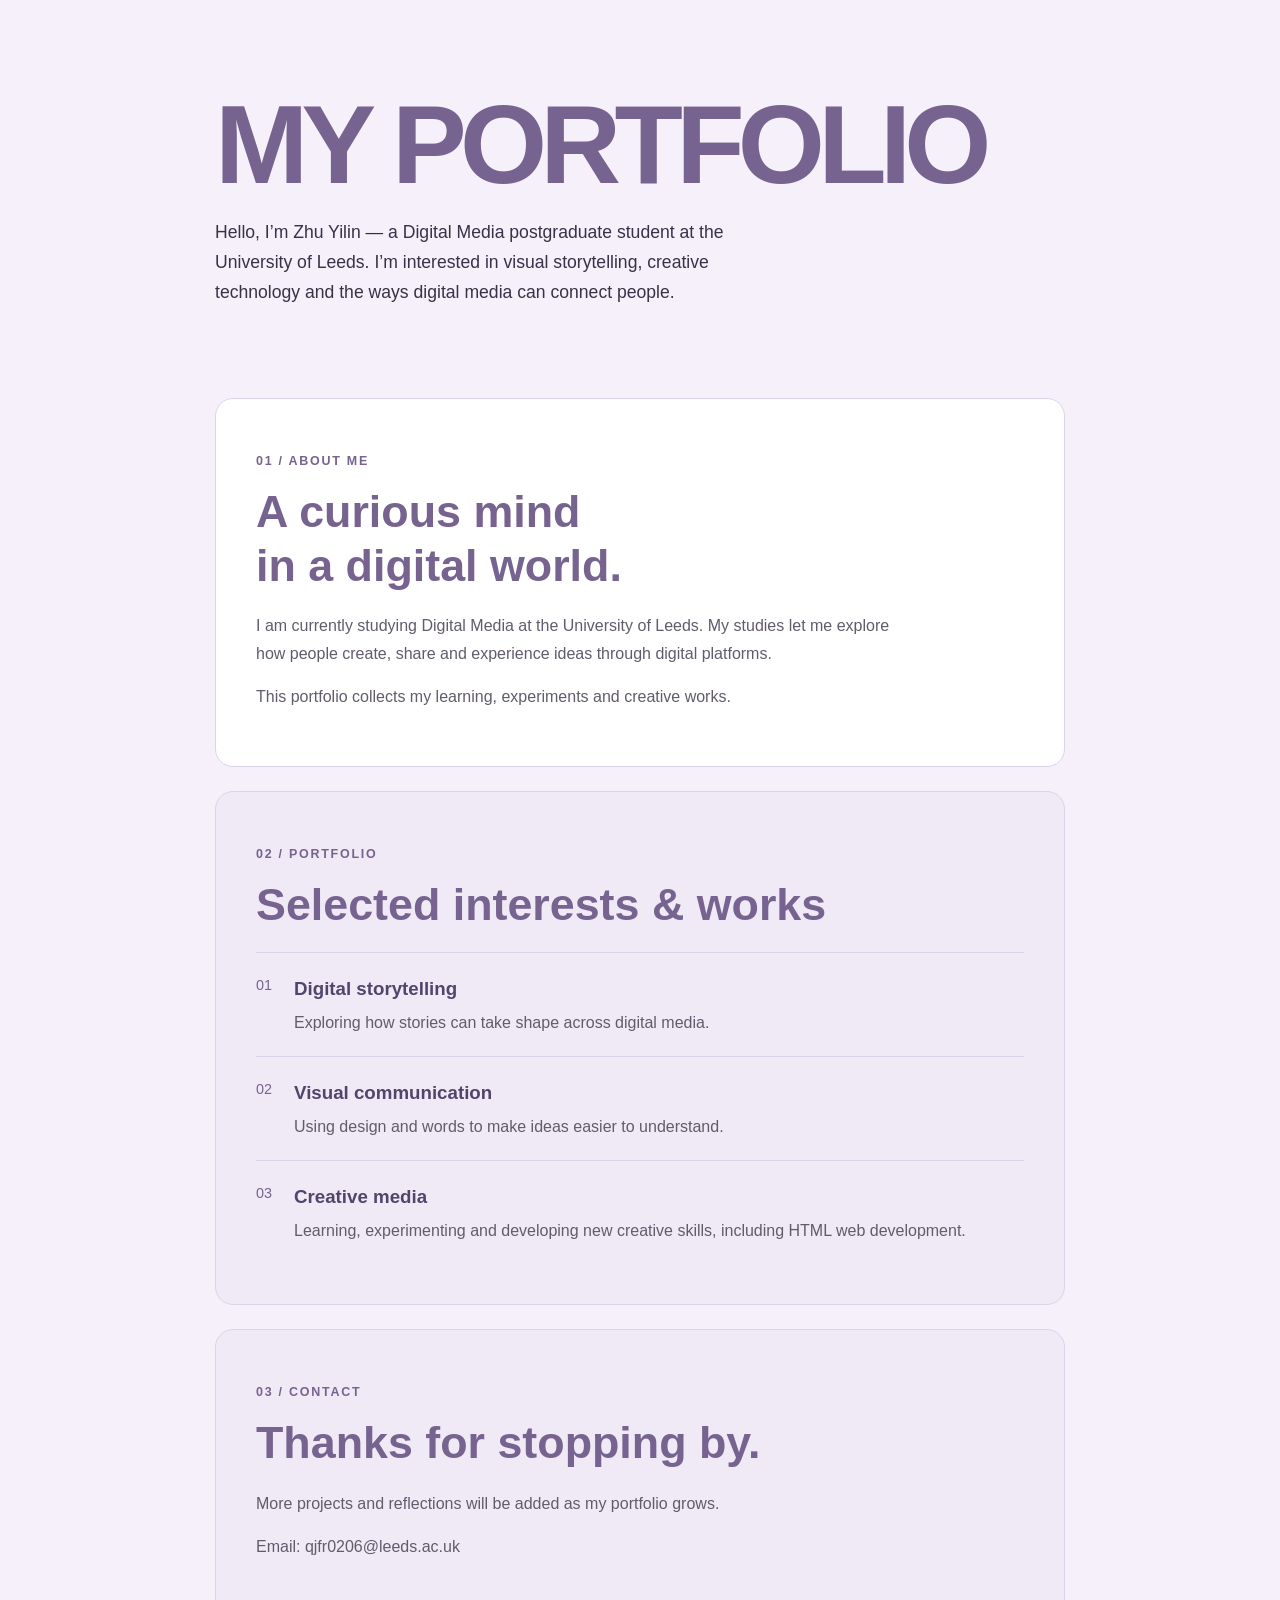
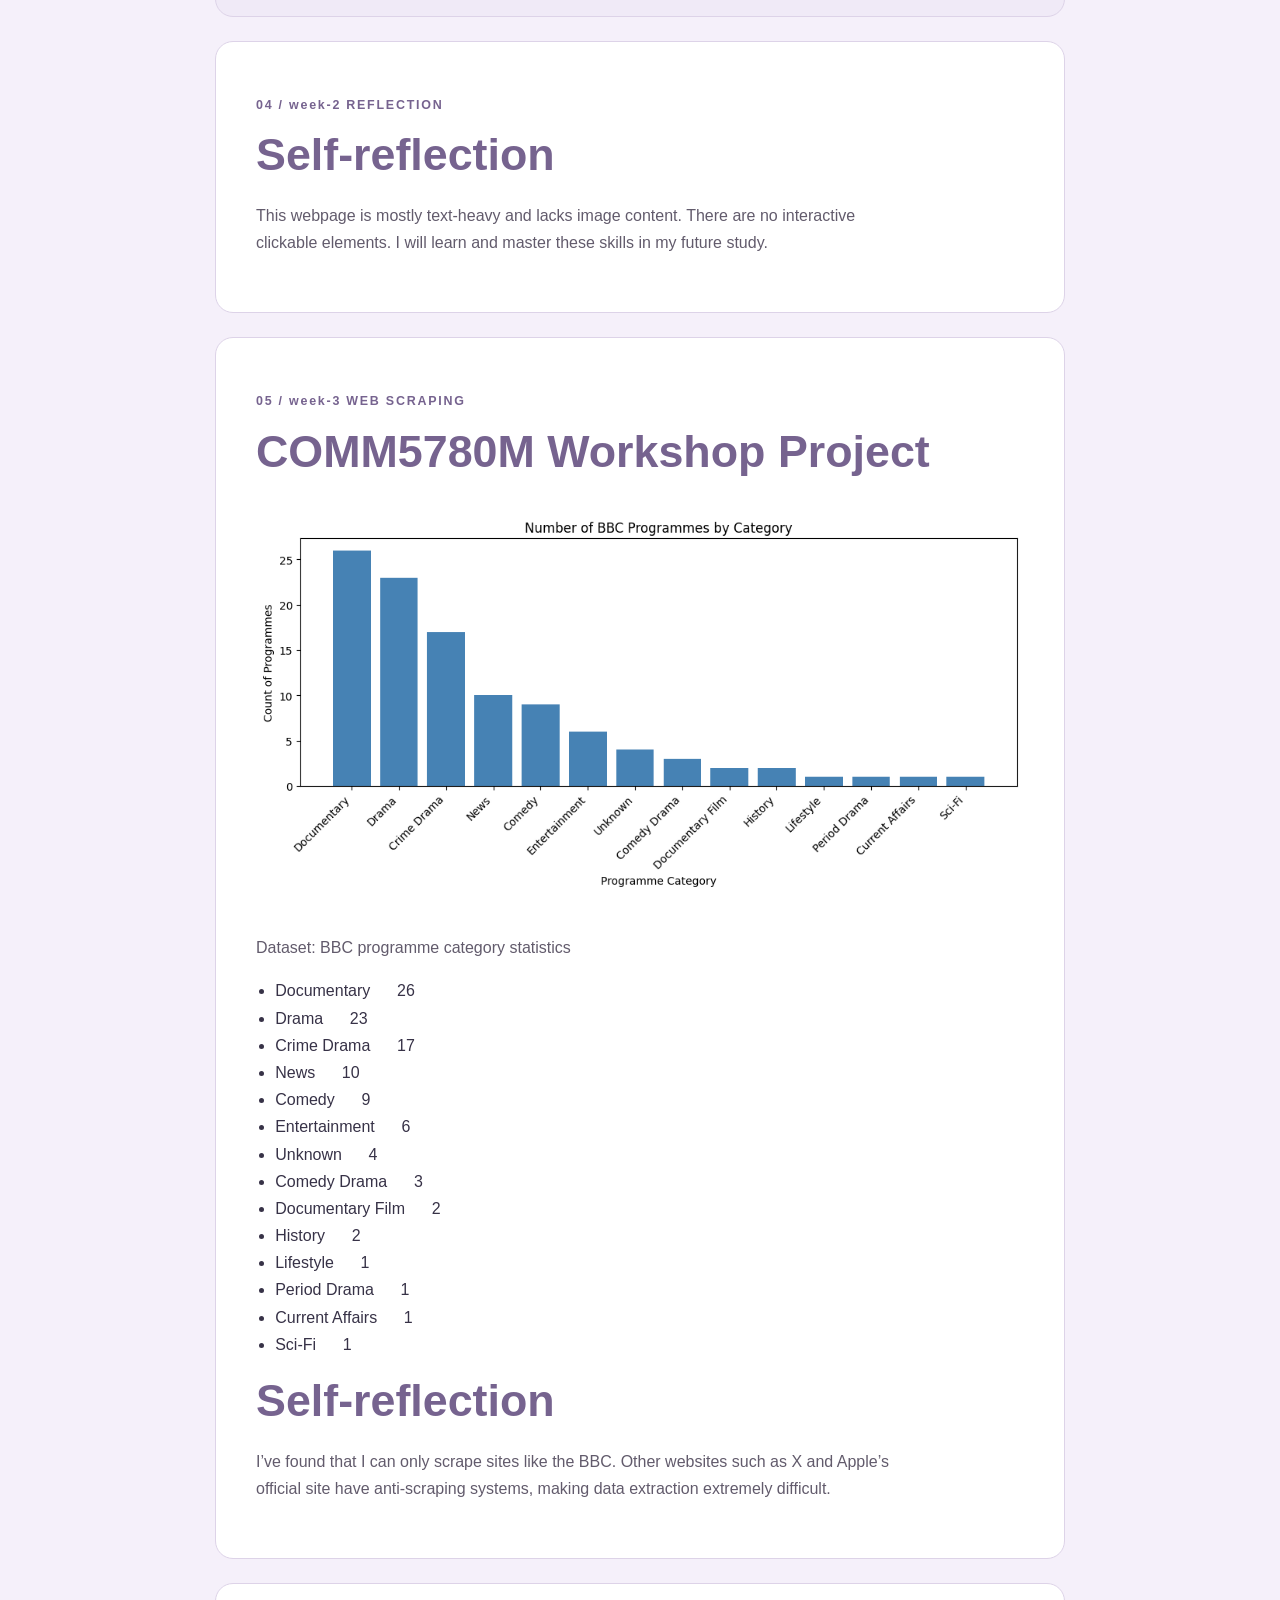
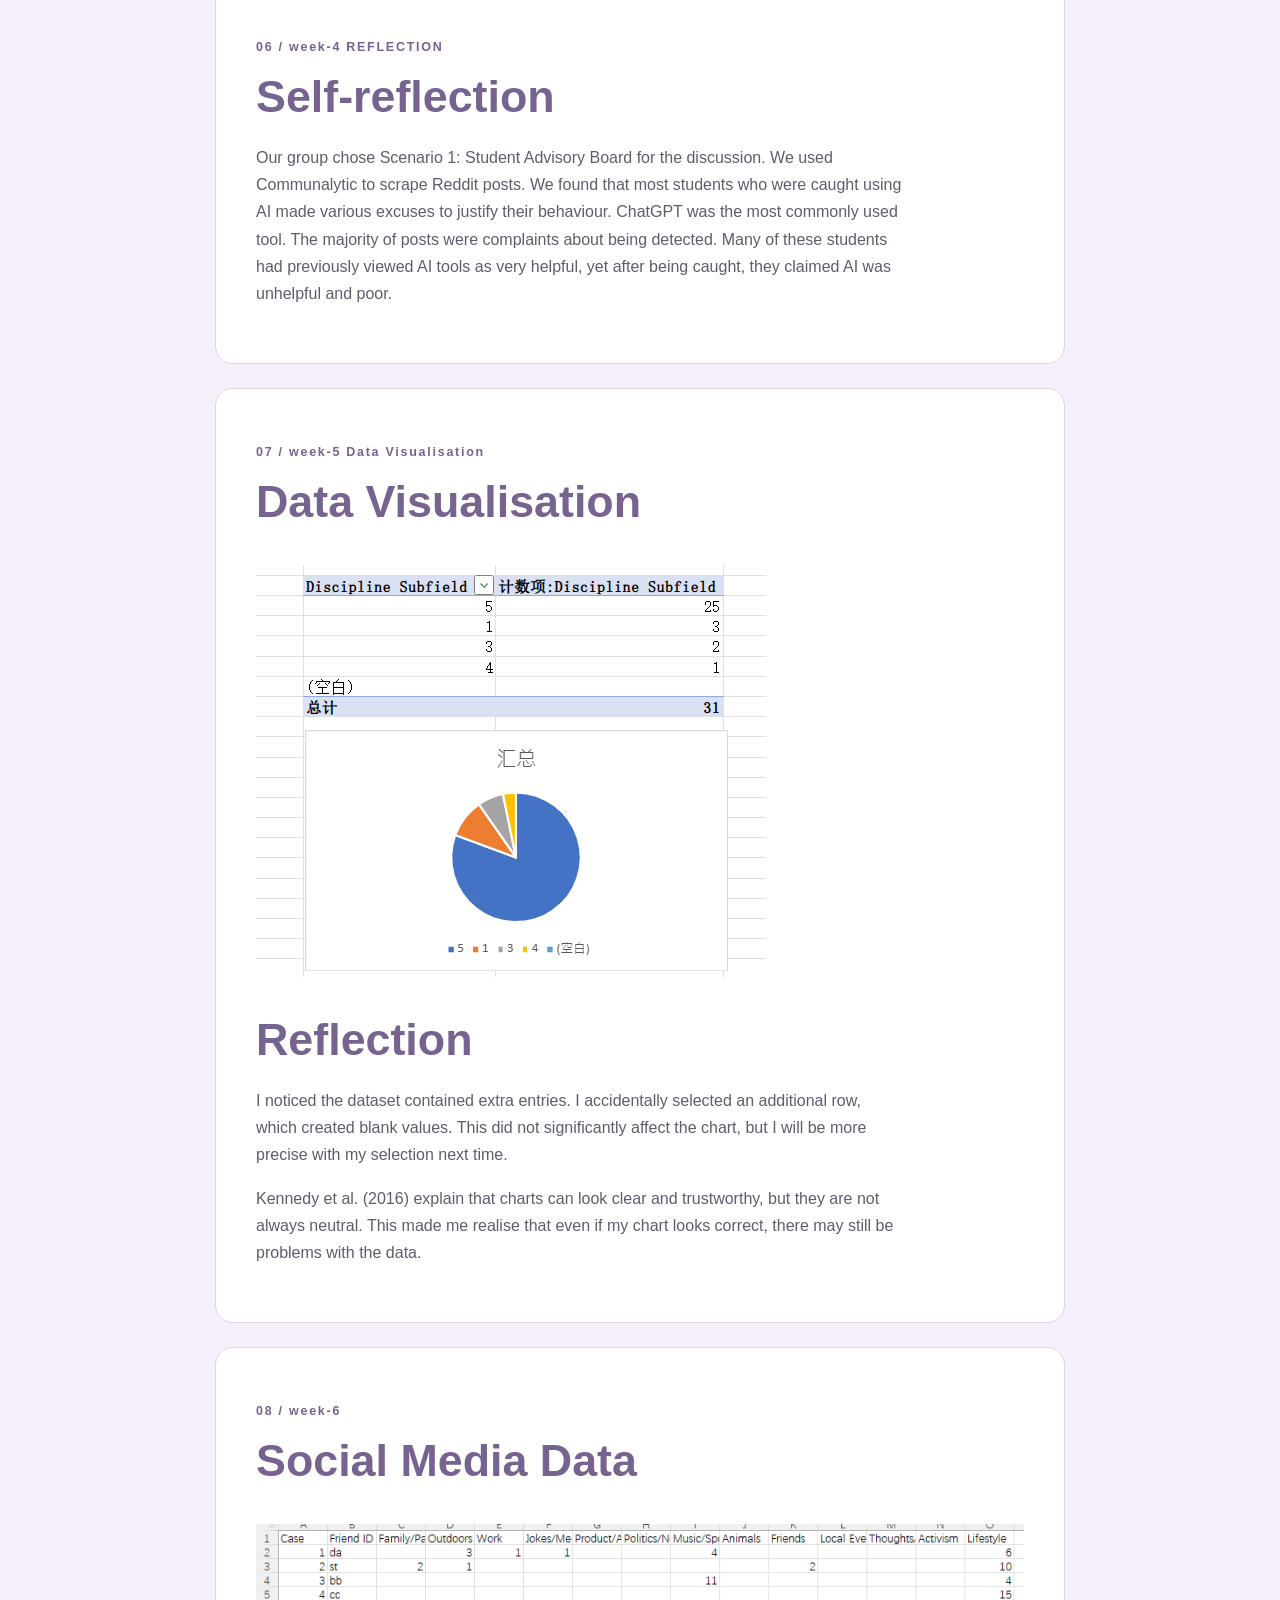
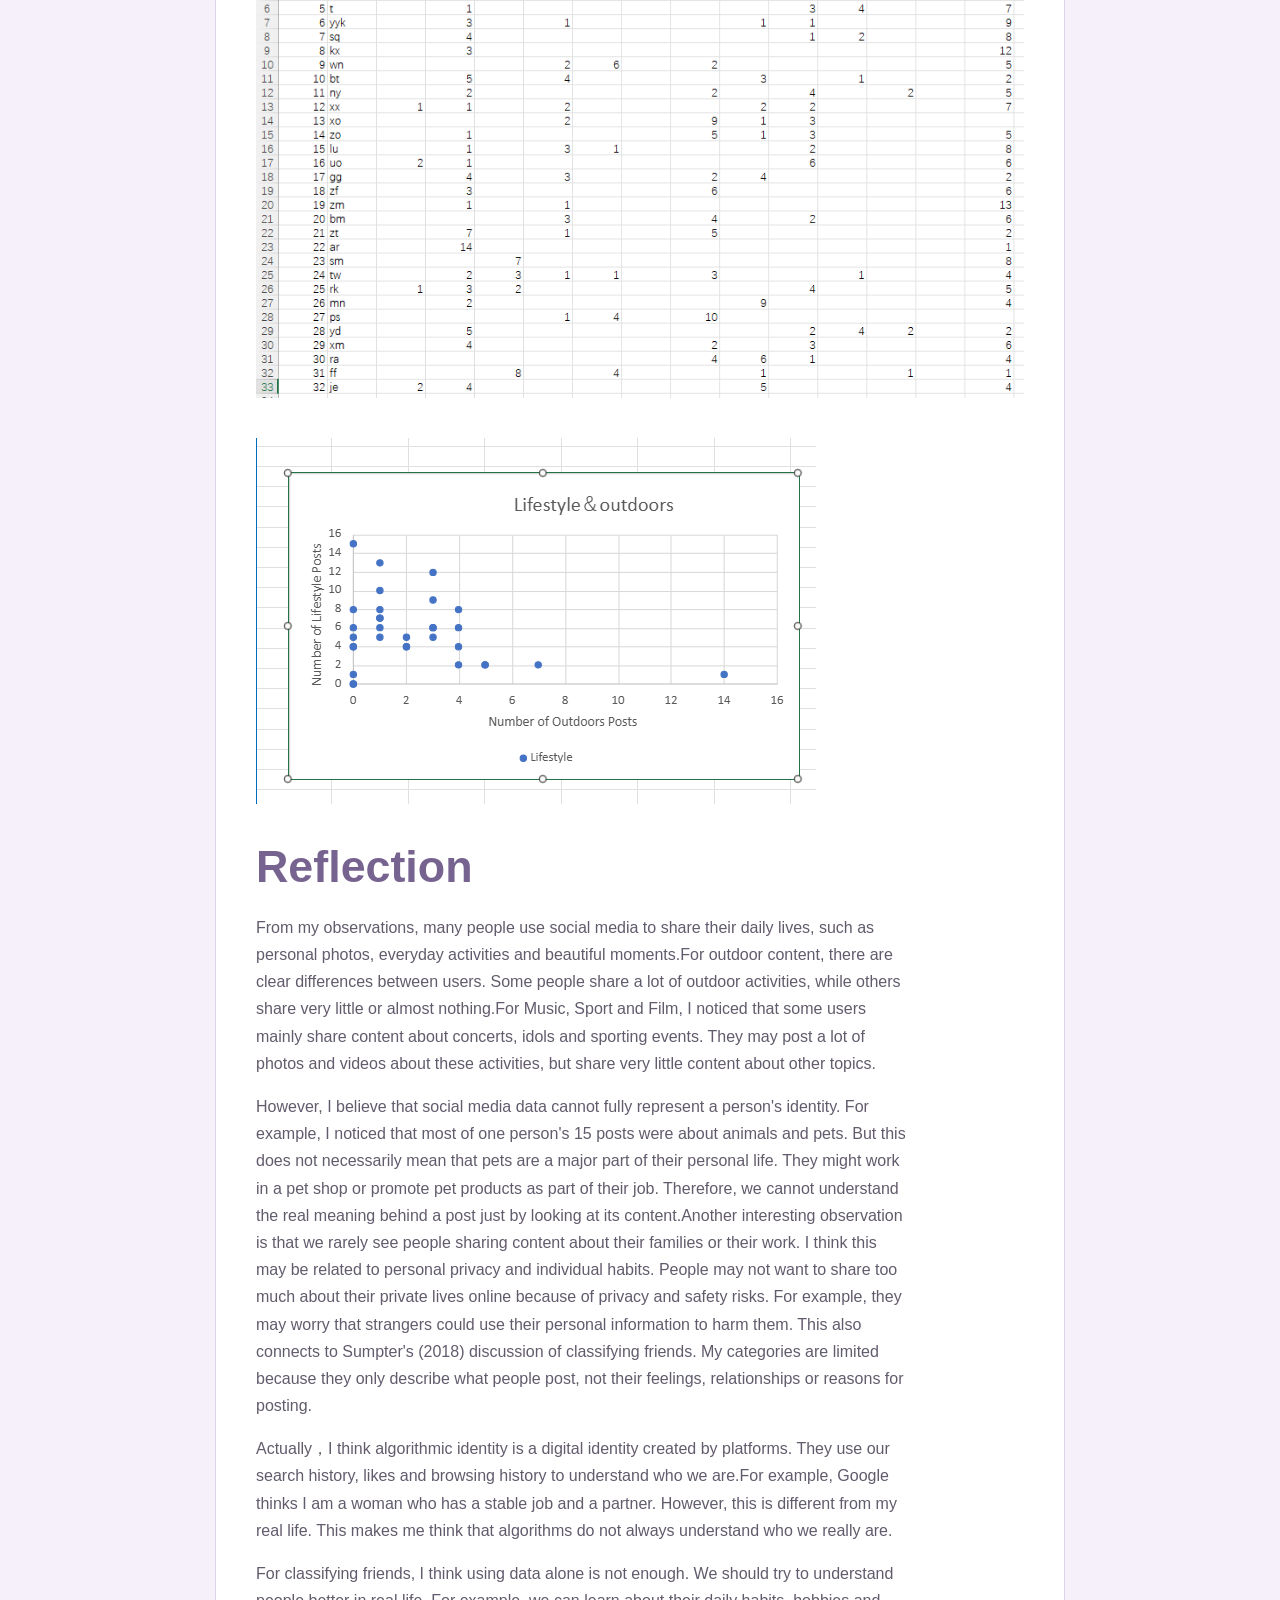
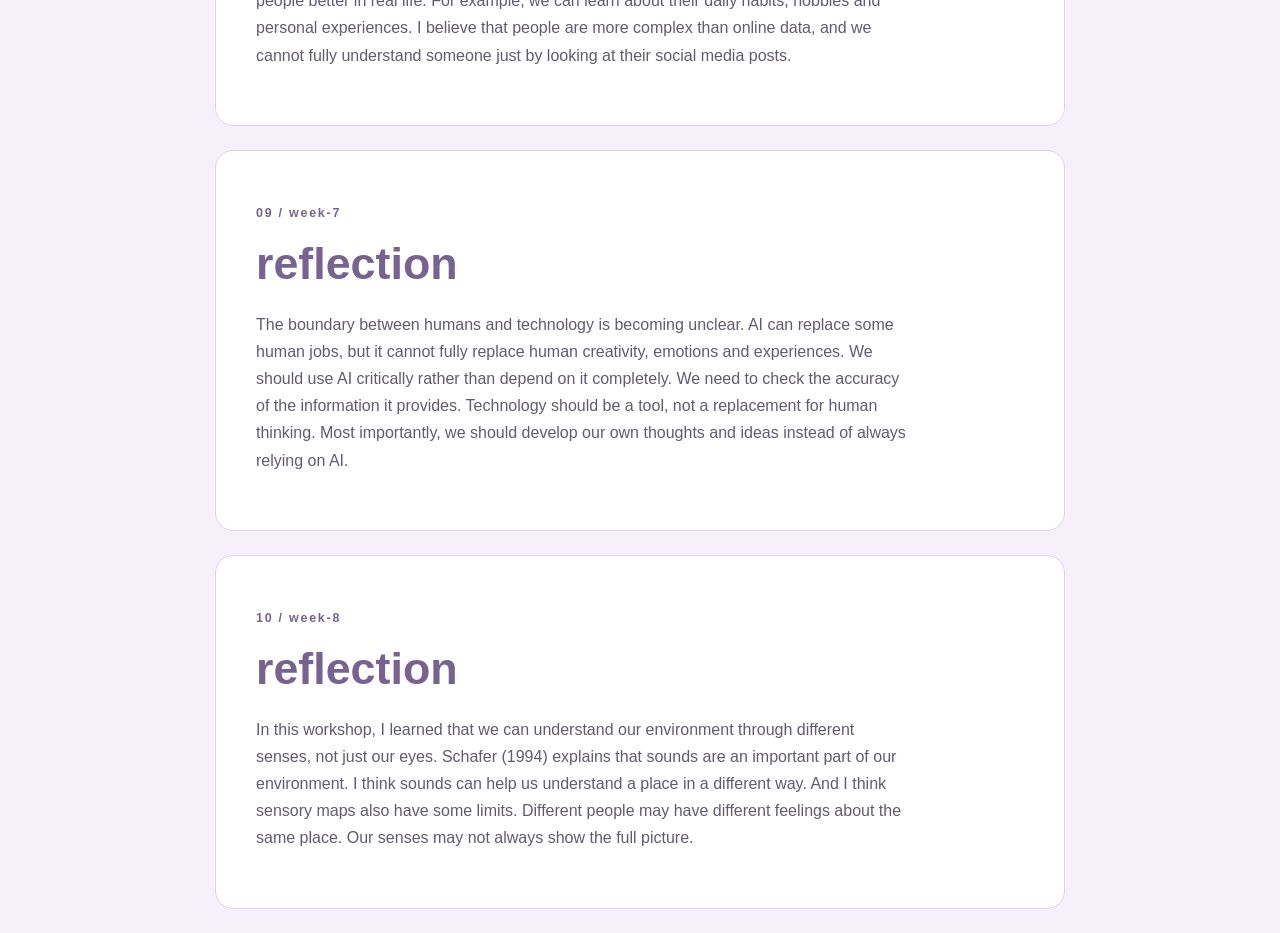
==== commit c513f84e: "Fix HTML encoding issues and clean up structure" ====
--- a/index.html
+++ b/index.html
@@ -144,6 +144,16 @@
        The boundary between humans and technology is becoming unclear. AI can replace some human jobs, but it cannot fully replace human creativity, emotions and experiences. We should use AI critically rather than depend on it completely. We need to check the accuracy of the information it provides. Technology should be a tool, not a replacement for human thinking. Most importantly, we should develop our own thoughts and ideas instead of always relying on AI.
        </p>  
      </section>
+     <section class="content-section">
+      <p class="section-label">10 / week-8 </p>
+      <h2> reflection </h2>
+    
+
+      <p>
+      In this workshop, I learned that we can understand our environment through different senses, not just our eyes. Schafer (1994) explains that sounds are an important part of our environment. I think sounds can help us understand a place in a different way. And I think sensory maps also have some limits. Different people may have different feelings about the same place. Our senses may not always show the full picture. 
+       </p>  
+     </section>
+     
   </main>
 </body>
 </html>
